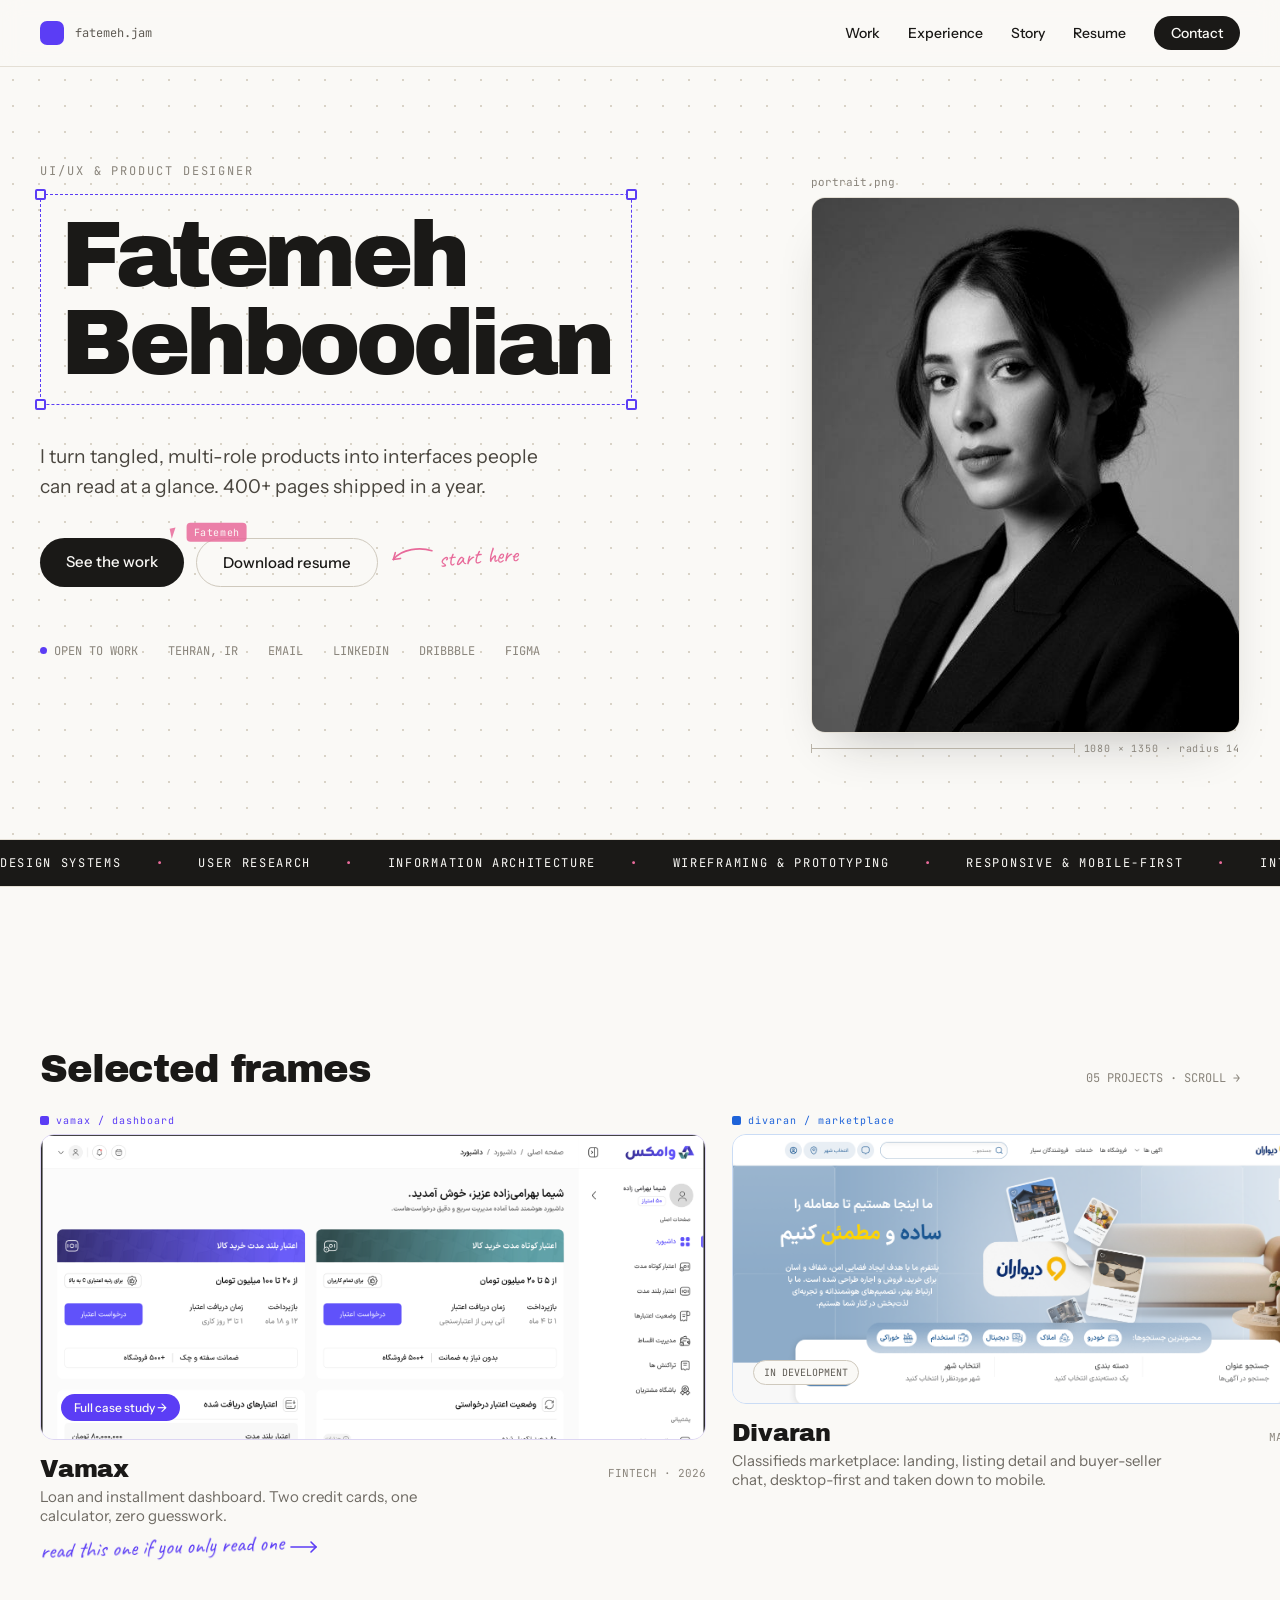
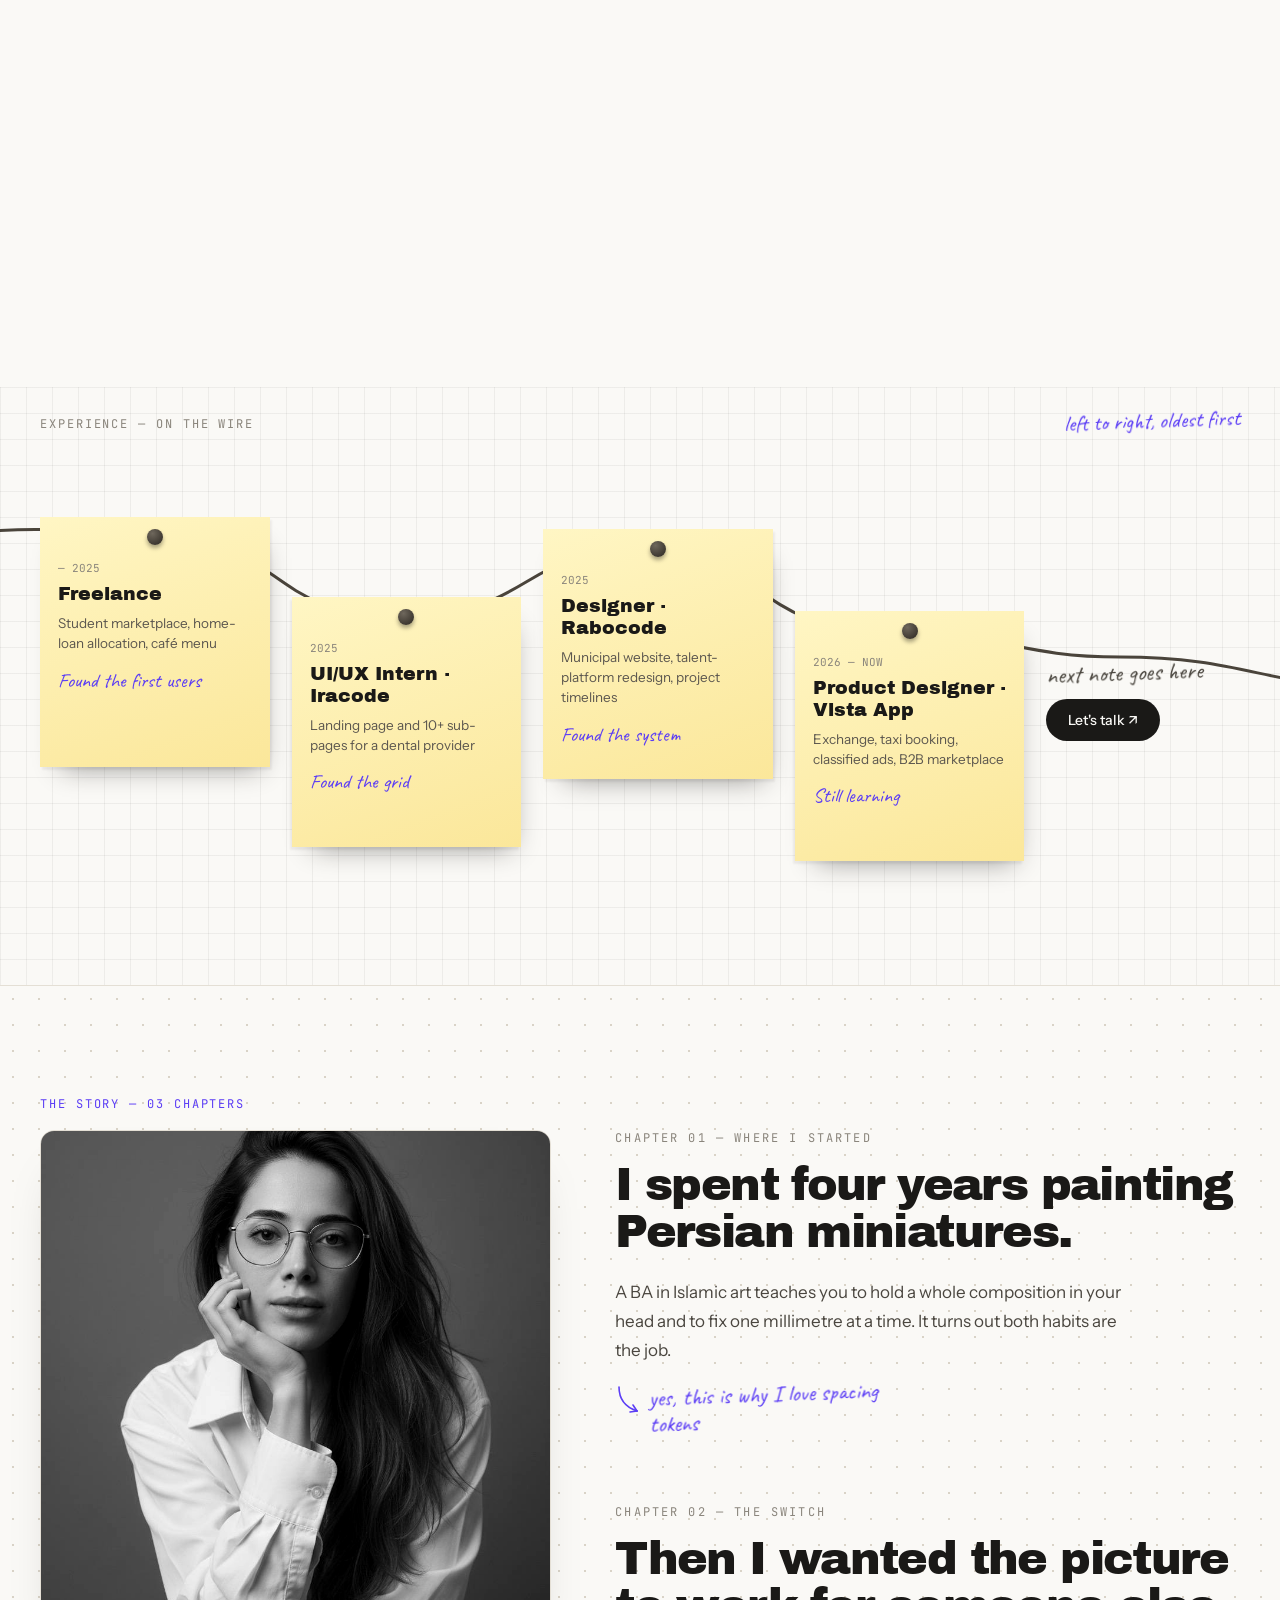
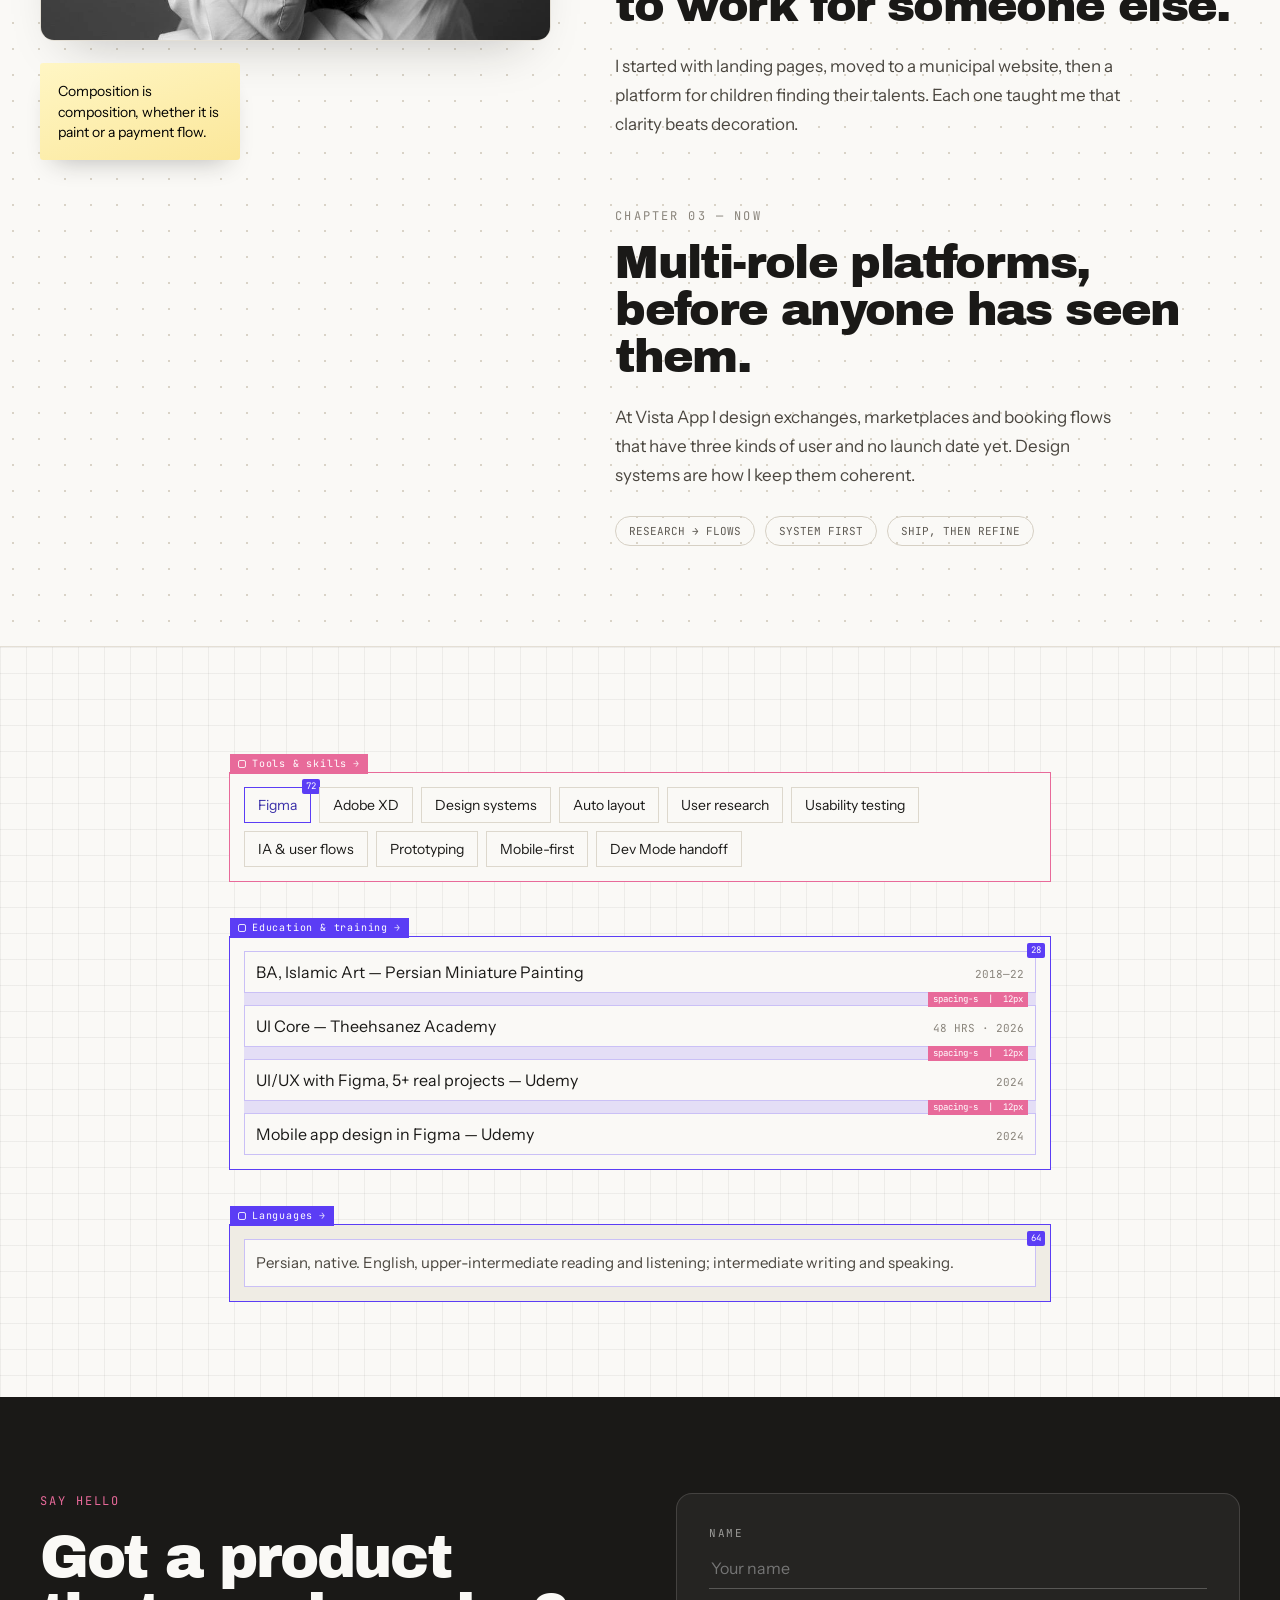
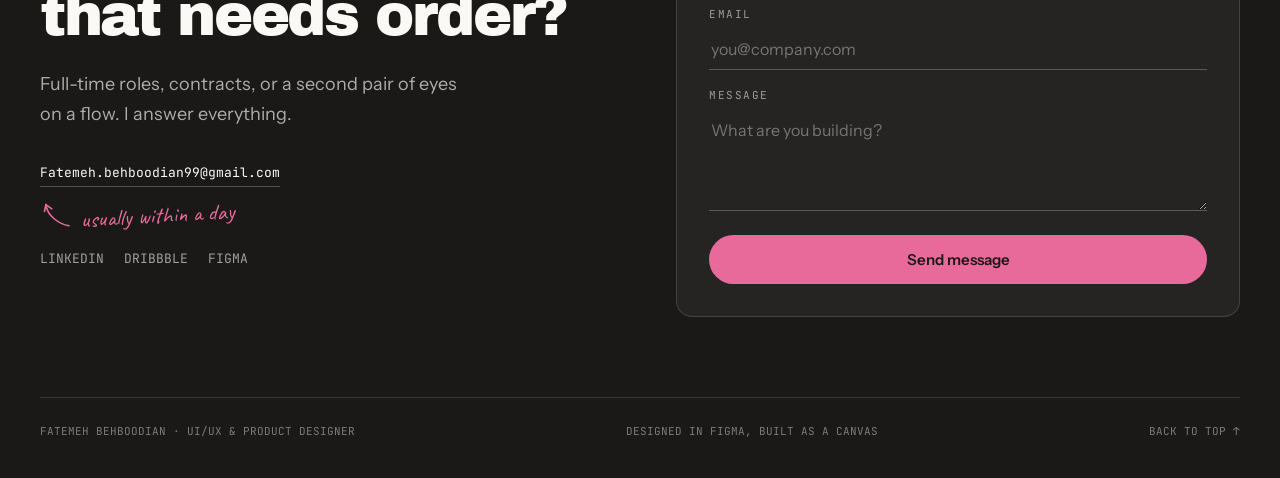
==== index.html @ 70e70828 "Add home page One-page portfolio: hero, pinned horizontal work rail linking the five case studies, w" ====
<!DOCTYPE html>
<html lang="en">
<head>
<meta charset="utf-8">
<meta name="viewport" content="width=device-width, initial-scale=1">
<title>Fatemeh Behboodian — UI/UX &amp; Product Designer</title>
<meta name="description" content="UI/UX and product designer portfolio. Design systems, dashboards and marketplace flows for fintech, crypto and ride-hailing products.">
<link rel="preconnect" href="https://fonts.googleapis.com">
<link rel="preconnect" href="https://fonts.gstatic.com" crossorigin>
<link href="https://fonts.googleapis.com/css2?family=Archivo+Black&family=Instrument+Sans:wght@400;500;600&family=JetBrains+Mono:wght@400;500&family=Caveat:wght@500;600;700&display=swap" rel="stylesheet">
<link rel="stylesheet" href="css/site.css">
<style>
  @media (max-width:1200px){
    [data-wire-row]{flex-wrap:wrap !important;row-gap:56px !important}
    [data-wire-row] [data-wire-line]{display:none !important}
    [data-wire-row] > div{margin-top:0 !important}
    [data-wire-row] > *{flex:0 1 calc(50% - 11px) !important;min-width:0 !important;min-height:0 !important}
  }
  @media (max-width:1000px){
    [data-cols="hero"],[data-cols="story"],[data-cols="resume"],[data-cols="contact"]{grid-template-columns:1fr !important;gap:44px !important}
    [data-cols="nums"]{grid-template-columns:repeat(2,1fr) !important}
    [data-note]{position:static !important;left:auto !important;right:auto !important;bottom:auto !important;width:auto !important;max-width:320px;margin-top:22px}
    [data-stick]{position:static !important}
  }
  @media (max-width:640px){
    [data-cols="nums"]{grid-template-columns:1fr !important}
    section{padding-left:20px !important;padding-right:20px !important}
    [data-track]{padding-left:20px !important;padding-right:20px !important}
  }
  .skill-chip{transition:outline-color .15s ease,color .15s ease}
  .skill-chip:hover{outline:1.5px solid #5B3DF5;color:#3A2FA8}
  .field-input{transition:border-color .15s ease}
  .field-input:focus{border-bottom-color:#E86A9A}
  .btn-send{transition:background .15s ease}
  .btn-send:hover{background:#5B3DF5}
</style>
</head>
<body>

<div data-root="home" style="position:relative;overflow-x:clip">

  <div data-progress="1" style="position:fixed;top:0;left:0;height:2px;width:0%;background:#5B3DF5;z-index:60"></div>

  <div data-trail2="1" style="position:fixed;top:0;left:0;pointer-events:none;z-index:54;opacity:0;transition:opacity .4s ease">
    <div style="display:flex;align-items:center;gap:6px;transform:translate(6px,6px)">
      <div style="width:0;height:0;border-left:6px solid #E86A9A;border-bottom:10px solid transparent;border-right:4px solid transparent;transform:rotate(-12deg)"></div>
      <div style="font-family: 'JetBrains Mono',monospace; font-size: 10px; letter-spacing: 0.06em; color: #FAF9F6; padding: 3px 7px; border-radius: 4px; white-space: nowrap; background-color: #E86A9A">Fatemeh</div>
    </div>
  </div>

  <div data-trail="1" style="position: fixed; top: 0; left: 0; pointer-events: none; z-index: 55; opacity: 0; transition: opacity .4s ease">
    <div style="display:flex;align-items:center;gap:6px;transform:translate(6px,6px)">
      <div style="width:0;height:0;border-left:7px solid #5B3DF5;border-bottom:11px solid transparent;border-right:5px solid transparent;transform:rotate(-12deg)"></div>
      <div style="font-family: 'JetBrains Mono',monospace; font-size: 10px; letter-spacing: 0.06em; color: #FAF9F6; padding: 3px 7px; border-radius: 4px; white-space: nowrap; background-color: #5B3DF5">you</div>
    </div>
  </div>

  <!-- ================= NAV ================= -->
  <div style="position:sticky;top:0;z-index:50;background:rgba(250,249,246,0.82);backdrop-filter:blur(10px);border-bottom:1px solid #E4DFD5">
    <div style="max-width:1360px;margin:0 auto;padding:0 40px;height:66px;display:flex;align-items:center;justify-content:space-between">
      <a href="#top" style="display:flex;align-items:center;gap:11px">
        <div style="width:24px;height:24px;border-radius:7px;background:#5B3DF5"></div>
        <div style="font-family:'JetBrains Mono',monospace;font-size:12px;color:#5F5B54">fatemeh.jam</div>
      </a>
      <div style="display:flex;align-items:center;gap:28px;font-size:14px;font-weight:500">
        <a href="#work">Work</a>
        <a href="#experience">Experience</a>
        <a href="#story">Story</a>
        <a href="#resume">Resume</a>
        <a href="#contact" style="background:#1A1917;color:#FAF9F6;padding:8px 17px;border-radius:999px">Contact</a>
      </div>
    </div>
  </div>

  <!-- ================= HERO ================= -->
  <section id="top" data-screen-label="Hero" style="position:relative;padding:96px 40px 84px;background-image:radial-gradient(#D9D3C7 1.15px,transparent 1.15px);background-size:26px 26px">
    <div data-cols="hero" style="max-width:1360px;margin:0 auto;display:grid;grid-template-columns:1.25fr 0.75fr;gap:56px;align-items:start">
      <div>
        <div data-reveal="1" style="font-family:'JetBrains Mono',monospace;font-size:12px;letter-spacing:0.16em;text-transform:uppercase;color:#8A857C;margin-bottom:48px">UI/UX &amp; Product Designer</div>
        <div data-reveal="1" data-reveal-delay="80" style="position: relative; display: inline-block; padding: 16px 20px; margin: -16px -20px; border: 1.5px dashed #5B3DF5; border-radius: 5px; margin-top: -33px; margin-bottom: -36px; margin-left: 0px; margin-right: 0px">
          <h1 style="margin: 0; font-family: 'Archivo Black', sans-serif; font-size: clamp(52px,7.2vw,104px); line-height: 0.96; font-weight: 400; letter-spacing: -0.045em">Fatemeh<br>Behboodian</h1>
          <div style="position:absolute;top:-6px;left:-6px;width:11px;height:11px;background:#FAF9F6;border:2px solid #5B3DF5;border-radius:2px"></div>
          <div style="position:absolute;top:-6px;right:-6px;width:11px;height:11px;background:#FAF9F6;border:2px solid #5B3DF5;border-radius:2px"></div>
          <div style="position:absolute;bottom:-6px;left:-6px;width:11px;height:11px;background:#FAF9F6;border:2px solid #5B3DF5;border-radius:2px"></div>
          <div style="position:absolute;bottom:-6px;right:-6px;width:11px;height:11px;background:#FAF9F6;border:2px solid #5B3DF5;border-radius:2px"></div>
        </div>
        <p data-reveal="1" data-reveal-delay="160" style="margin:64px 0 0;font-size:clamp(18px,1.5vw,21px);line-height:1.55;color:#4A463F;max-width:520px;text-wrap:pretty">I turn tangled, multi-role products into interfaces people can read at a glance. 400+ pages shipped in a year.</p>
        <div data-reveal="1" data-reveal-delay="240" style="display:flex;gap:12px;margin-top:36px;flex-wrap:wrap">
          <a href="#work" style="background:#1A1917;color:#FAF9F6;padding:14px 26px;border-radius:999px;font-size:15px;font-weight:500">See the work</a>
          <a href="#resume" style="border:1.5px solid #CFC9BD;padding:14px 26px;border-radius:999px;font-size:15px;font-weight:500">Download resume</a>
          <div data-anno="1" style="display:flex;align-items:center;gap:4px;transform:translateY(-6px)">
            <svg width="44" height="26" viewBox="0 0 44 26" fill="none" style="overflow:visible;transform:scaleX(-1) rotate(-8deg)"><path d="M3 5C15 3 33 7 40 19" stroke="#E86A9A" stroke-width="1.6" stroke-linecap="round"></path><path d="M40 19l-7-2" stroke="#E86A9A" stroke-width="1.6" stroke-linecap="round"></path><path d="M40 19l-1-7" stroke="#E86A9A" stroke-width="1.6" stroke-linecap="round"></path></svg>
            <span style="font-family:'Caveat',cursive;font-size:23px;line-height:1;color:#E86A9A;transform:rotate(-4deg)">start here</span>
          </div>
        </div>
        <div data-reveal="1" data-reveal-delay="320" style="display:flex;gap:30px;flex-wrap:wrap;margin-top:56px;font-family:'JetBrains Mono',monospace;font-size:12px;color:#8A857C">
          <div style="display:flex;align-items:center;gap:7px"><span style="width:7px;height:7px;border-radius:50%;background:#5B3DF5;animation:blink 2.4s ease-in-out infinite"></span>OPEN TO WORK</div>
          <div>TEHRAN, IR</div>
          <a href="mailto:Fatemeh.behboodian99@gmail.com" style="color:#8A857C">EMAIL</a>
          <a href="#contact" style="color:#8A857C">LINKEDIN</a>
          <a href="#contact" style="color:#8A857C">DRIBBBLE</a>
          <a href="#contact" style="color:#8A857C">FIGMA</a>
        </div>
      </div>

      <div style="position:relative;padding-top:12px">
        <div data-reveal="1" data-reveal-delay="120" style="position:relative">
          <div style="font-family:'JetBrains Mono',monospace;font-size:11px;color:#8A857C;margin-bottom:8px">portrait.png</div>
          <div style="border-radius:14px;overflow:hidden;border:1px solid #E4DFD5;box-shadow:0 26px 50px -26px rgba(26,25,23,0.3);background:#EDEAE3;aspect-ratio:4/5">
            <img src="images/fatemeh-hero.jpg" alt="Fatemeh Behboodian" style="width:100%;height:100%;object-fit:cover;filter:grayscale(1) contrast(1.06)">
          </div>
          <div data-anno="1" style="display:flex;align-items:center;gap:9px;margin-top:9px">
            <div style="flex:1;height:1px;background:#B9B3A7;position:relative">
              <span style="position:absolute;left:0;top:-4px;width:1px;height:9px;background:#B9B3A7"></span>
              <span style="position:absolute;right:0;top:-4px;width:1px;height:9px;background:#B9B3A7"></span>
            </div>
            <span style="font-family:'JetBrains Mono',monospace;font-size:10px;letter-spacing:0.08em;color:#8A857C">1080 × 1350 · radius 14</span>
          </div>
        </div>
      </div>
    </div>
  </section>

  <!-- ================= TICKER ================= -->
  <div style="border-top:1px solid #E4DFD5;border-bottom:1px solid #E4DFD5;background:#1A1917;overflow:hidden;padding:15px 0">
    <div data-ticker="1" style="display:flex;width:max-content;animation:ticker 34s linear infinite;font-family:'JetBrains Mono',monospace;font-size:12px;letter-spacing:0.14em;color:#FAF9F6">
      <div style="display:flex;gap:34px;padding-right:34px">
        <span>DESIGN SYSTEMS</span><span style="color:#E86A9A">•</span><span>USER RESEARCH</span><span style="color:#E86A9A">•</span><span>INFORMATION ARCHITECTURE</span><span style="color:#E86A9A">•</span><span>WIREFRAMING &amp; PROTOTYPING</span><span style="color:#E86A9A">•</span><span>RESPONSIVE &amp; MOBILE-FIRST</span><span style="color:#E86A9A">•</span><span>INTERACTION DESIGN</span><span style="color:#E86A9A">•</span><span>FIGMA DEV MODE HANDOFF</span><span style="color:#E86A9A">•</span>
      </div>
      <div style="display:flex;gap:34px;padding-right:34px" aria-hidden="true">
        <span>DESIGN SYSTEMS</span><span style="color:#E86A9A">•</span><span>USER RESEARCH</span><span style="color:#E86A9A">•</span><span>INFORMATION ARCHITECTURE</span><span style="color:#E86A9A">•</span><span>WIREFRAMING &amp; PROTOTYPING</span><span style="color:#E86A9A">•</span><span>RESPONSIVE &amp; MOBILE-FIRST</span><span style="color:#E86A9A">•</span><span>INTERACTION DESIGN</span><span style="color:#E86A9A">•</span><span>FIGMA DEV MODE HANDOFF</span><span style="color:#E86A9A">•</span>
      </div>
    </div>
  </div>

  <!-- ================= WORK (pinned horizontal) ================= -->
  <section id="work" data-screen-label="Selected work" data-pin="1" style="position:relative;height:300vh">
    <div style="position:sticky;top:66px;height:calc(100vh - 66px);min-height:430px;overflow:hidden;display:flex;flex-direction:column;justify-content:center">
      <div style="max-width:1360px;width:100%;margin:0 auto;padding:0 40px 24px;display:flex;justify-content:space-between;align-items:baseline;gap:24px;flex-wrap:wrap">
        <h2 style="margin: 0; font-family: 'Archivo Black', sans-serif; font-size: clamp(26px,3vw,42px); font-weight: 400; letter-spacing: -0.03em">Selected frames</h2>
        <div style="font-family:'JetBrains Mono',monospace;font-size:12px;color:#8A857C">05 PROJECTS · SCROLL →</div>
      </div>
      <div data-rail="1" style="overflow-x:auto;overflow-y:hidden;scrollbar-width:none"><div data-track="1" style="display:flex;gap:26px;padding:0 40px;width:max-content">
        <a href="vamax.html" style="width:clamp(340px,52vw,760px);flex:none;display:block">
          <div data-anno="1" style="display:flex;align-items:center;gap:7px;margin-bottom:7px;font-family:'JetBrains Mono',monospace;font-size:10px;letter-spacing:0.1em;color:#5B3DF5"><span style="width:9px;height:9px;border-radius:2px;background:#5B3DF5"></span>vamax / dashboard</div>
          <div style="height:clamp(150px,34vh,318px);border-radius:14px;border:1px solid #DCD5F2;background:#F6F4FE;position:relative;overflow:hidden">
            <img src="assets/vamax-dashboard.png" alt="Vamax dashboard" style="width:100%;height:100%;object-fit:cover;object-position:top center;display:block">
            <div style="position:absolute;bottom:18px;left:20px;background:#5B3DF5;color:#FAF9F6;font-size:12px;font-weight:500;padding:6px 13px;border-radius:999px">Full case study →</div>
          </div>
          <div style="margin-top:16px;display:flex;justify-content:space-between;align-items:baseline;gap:16px">
            <div style="font-family:'Archivo Black',sans-serif;font-size:24px;font-weight:400;letter-spacing:-0.01em">Vamax</div>
            <div style="font-family:'JetBrains Mono',monospace;font-size:11px;color:#8A857C">FINTECH · 2026</div>
          </div>
          <div style="font-size:15px;color:#6E6A63;margin-top:5px;max-width:440px">Loan and installment dashboard. Two credit cards, one calculator, zero guesswork.</div>
          <div data-anno="1" style="display:flex;align-items:center;gap:6px;margin-top:8px">
            <span style="font-family:'Caveat',cursive;font-size:22px;color:#5B3DF5;transform:rotate(-2deg)">read this one if you only read one</span>
            <svg width="30" height="14" viewBox="0 0 30 14" fill="none" style="overflow:visible"><path d="M1 7h25" stroke="#5B3DF5" stroke-width="1.6" stroke-linecap="round"></path><path d="M21 2l5 5-5 5" stroke="#5B3DF5" stroke-width="1.6" stroke-linecap="round"></path></svg>
          </div>
        </a>

        <a href="divaran.html" style="width:clamp(340px,48vw,720px);flex:none;display:block">
          <div data-anno="1" style="display:flex;align-items:center;gap:7px;margin-bottom:7px;font-family:'JetBrains Mono',monospace;font-size:10px;letter-spacing:0.1em;color:#1E63D9"><span style="width:9px;height:9px;border-radius:2px;background:#1E63D9"></span>divaran / marketplace</div>
          <div style="height:clamp(140px,30vh,282px);border-radius:14px;border:1px solid #CADCF5;background:#F2F6FD;position:relative;overflow:hidden">
            <img src="assets/divaran-landing-desktop.png" alt="Divaran marketplace" style="width:100%;height:100%;object-fit:cover;object-position:top center;display:block">
            <div style="position:absolute;bottom:18px;left:20px;border:1px solid #CFC9BD;font-family:'JetBrains Mono',monospace;font-size:10px;padding:5px 10px;border-radius:999px;color:#5F5B54;background:#FAF9F6">IN DEVELOPMENT</div>
          </div>
          <div style="margin-top:16px;display:flex;justify-content:space-between;align-items:baseline;gap:16px">
            <div style="font-family:'Archivo Black',sans-serif;font-size:24px;font-weight:400;letter-spacing:-0.01em">Divaran</div>
            <div style="font-family:'JetBrains Mono',monospace;font-size:11px;color:#8A857C">MARKETPLACE</div>
          </div>
          <div style="font-size:15px;color:#6E6A63;margin-top:5px;max-width:440px">Classifieds marketplace: landing, listing detail and buyer-seller chat, desktop-first and taken down to mobile.</div>
        </a>

        <a href="agrobazar.html" style="width:clamp(340px,48vw,720px);flex:none;display:block">
          <div data-anno="1" style="display:flex;align-items:center;gap:7px;margin-bottom:7px;font-family:'JetBrains Mono',monospace;font-size:10px;letter-spacing:0.1em;color:#1E7A4B"><span style="width:9px;height:9px;border-radius:2px;background:#1E7A4B"></span>agrobazar / marketplace</div>
          <div style="height:clamp(140px,30vh,282px);border-radius:14px;border:1px solid #CFE6D8;background:#F3FAF5;position:relative;overflow:hidden">
            <img src="assets/agro-cart-desktop.jpg" alt="Agrobazar marketplace" style="width:100%;height:100%;object-fit:cover;object-position:top center;display:block">
            <div style="position:absolute;bottom:18px;left:20px;border:1px solid #CFC9BD;font-family:'JetBrains Mono',monospace;font-size:10px;padding:5px 10px;border-radius:999px;color:#5F5B54;background:#FAF9F6">IN DEVELOPMENT</div>
          </div>
          <div style="margin-top:16px;display:flex;justify-content:space-between;align-items:baseline;gap:16px">
            <div style="font-family:'Archivo Black',sans-serif;font-size:24px;font-weight:400;letter-spacing:-0.01em">Agrobazar</div>
            <div style="font-family:'JetBrains Mono',monospace;font-size:11px;color:#8A857C">MARKETPLACE</div>
          </div>
          <div style="font-size:15px;color:#6E6A63;margin-top:5px;max-width:440px">Listings, sellers and checkout, designed desktop-first and taken down to mobile.</div>
        </a>

        <a href="karanex.html" style="width:clamp(340px,48vw,720px);flex:none;display:block">
          <div data-anno="1" style="display:flex;align-items:center;gap:7px;margin-bottom:7px;font-family:'JetBrains Mono',monospace;font-size:10px;letter-spacing:0.1em;color:#B8860B"><span style="width:9px;height:9px;border-radius:2px;background:#B8860B"></span>karanex / crypto trading</div>
          <div style="height:clamp(140px,30vh,282px);border-radius:14px;border:1px solid #2A2118;background:#14231B;position:relative;overflow:hidden">
            <img src="assets/karanex-spot-desktop.png" alt="Karanex crypto trading" style="width:100%;height:100%;object-fit:cover;object-position:top center;display:block">
            <div style="position:absolute;bottom:18px;left:20px;background:#B8860B;color:#14231B;font-size:12px;font-weight:500;padding:6px 13px;border-radius:999px">Full case study →</div>
          </div>
          <div style="margin-top:16px;display:flex;justify-content:space-between;align-items:baseline;gap:16px">
            <div style="font-family:'Archivo Black',sans-serif;font-size:24px;font-weight:400;letter-spacing:-0.01em">Karanex</div>
            <div style="font-family:'JetBrains Mono',monospace;font-size:11px;color:#8A857C">CRYPTO / FINTECH</div>
          </div>
          <div style="font-size:15px;color:#6E6A63;margin-top:5px;max-width:440px">Trading, dashboards, courses and wallet pages for a crypto exchange with two kinds of user.</div>
        </a>

        <a href="taxi-shahr.html" style="width:clamp(340px,48vw,720px);flex:none;display:block">
          <div data-anno="1" style="display:flex;align-items:center;gap:7px;margin-bottom:7px;font-family:'JetBrains Mono',monospace;font-size:10px;letter-spacing:0.1em;color:#C99A00"><span style="width:9px;height:9px;border-radius:2px;background:#C99A00"></span>taxi shahr / ride-hailing</div>
          <div style="height:clamp(140px,30vh,282px);border-radius:14px;border:1px solid #E9DFC4;background:#FFF7E3;position:relative;overflow:hidden;display:flex;align-items:center;justify-content:center">
            <img src="assets/taxishahr-select-service.png" alt="Taxi Shahr ride selection" style="height:100%;width:auto;display:block">
            <div style="position:absolute;bottom:18px;left:20px;border:1px solid #E0C77A;font-family:'JetBrains Mono',monospace;font-size:10px;padding:5px 10px;border-radius:999px;color:#8A6D00;background:#FFF7E3">IN DEVELOPMENT</div>
          </div>
          <div style="margin-top:16px;display:flex;justify-content:space-between;align-items:baseline;gap:16px">
            <div style="font-family:'Archivo Black',sans-serif;font-size:24px;font-weight:400;letter-spacing:-0.01em">Taxi Shahr</div>
            <div style="font-family:'JetBrains Mono',monospace;font-size:11px;color:#8A857C">RIDE-HAILING</div>
          </div>
          <div style="font-size:15px;color:#6E6A63;margin-top:5px;max-width:440px">Bilingual passenger and driver apps: booking, live tracking, payments and trip history in English (LTR).</div>
        </a>

        <div style="width:clamp(180px,14vw,240px);flex:none;display:flex;align-items:center;justify-content:center;height:clamp(140px,28vh,264px);border:1.5px dashed #CFC9BD;border-radius:14px;font-family:'JetBrains Mono',monospace;font-size:11px;color:#A39D92;text-align:center;line-height:1.7">MORE IN THE<br>RESUME ↓</div>
      </div></div>
    </div>
  </section>

  <!-- ================= EXPERIENCE (pinned timeline) ================= -->
  <section id="experience" data-screen-label="Experience" style="padding: 96px 0 104px; overflow: hidden; padding-top: 20px; background-image:linear-gradient(rgba(26,25,23,0.055) 1px,transparent 1px),linear-gradient(90deg,rgba(26,25,23,0.055) 1px,transparent 1px); background-size:26px 26px; border-bottom:1px solid #E4DFD5">
    <div style="max-width:1360px;margin:0 auto;padding:0 40px;display:flex;justify-content:space-between;align-items:baseline;gap:24px;flex-wrap:wrap">
      <div data-reveal="1" style="font-family:'JetBrains Mono',monospace;font-size:12px;letter-spacing:0.16em;color:#8A857C">EXPERIENCE — ON THE WIRE</div>
      <div data-anno="1" style="font-family:'Caveat',cursive;font-size:22px;color:#5B3DF5;transform:rotate(-2deg)">left to right, oldest first</div>
    </div>

    <div style="position:relative;margin-top:72px">
      <div data-wire-row="1" style="position:relative;max-width:1360px;margin:0 auto;display:flex;flex-wrap:nowrap;gap:22px;align-items:flex-start;padding:0 40px 20px">
        <svg data-wire-line="1" viewBox="0 0 1000 220" preserveAspectRatio="none" style="position:absolute;top:0;left:40px;right:40px;width:calc(100% - 80px);height:220px;overflow:visible;pointer-events:none;z-index:0">
          <path d="M-60,26 C20,16 60,30 100,30 C200,30 190,110 300,110 C410,110 400,42 500,42 C600,42 596,124 700,124 C800,124 812,150 900,150 C980,150 1010,168 1060,176" fill="none" stroke="#4A443B" stroke-width="3" stroke-linecap="round" vector-effect="non-scaling-stroke"></path>
        </svg>
        <div data-reveal="1" style="position:relative;flex:1 1 0;min-width:0;min-height:250px;margin-top:10px;background:linear-gradient(160deg,#FFF6C4,#FBE79A);padding:44px 18px 26px;box-shadow:2px 3px 2px rgba(26,25,23,0.06),6px 16px 26px -16px rgba(26,25,23,0.45);transform:rotate(-1.4deg)">
          <div style="position:absolute;top:12px;left:50%;transform:translateX(-50%);width:16px;height:16px;border-radius:50%;background:radial-gradient(circle at 34% 28%,#6E675C,#2B2620);box-shadow:0 3px 4px rgba(0,0,0,0.35)"></div>
          <div style="font-family:'JetBrains Mono',monospace;font-size:11px;color:#8A857C">— 2025</div>
          <div style="font-family:'Archivo Black',sans-serif;font-size:19px;font-weight:400;margin-top:8px;line-height:1.15">Freelance</div>
          <div style="font-size:13.5px;color:#5C574F;margin-top:8px;line-height:1.5">Student marketplace, home-loan allocation, café menu</div>
          <div style="font-family:'Caveat',cursive;font-size:20px;color:#5B3DF5;margin-top:14px">Found the first users</div>
        </div>
        <div data-reveal="1" data-reveal-delay="80" style="position: relative; flex: 1 1 0; min-width: 0; min-height: 250px; margin-top: 90px; background: linear-gradient(160deg, #FFF6C4, #FBE79A); padding: 44px 18px 26px; box-shadow: -2px 3px 2px rgba(26,25,23,0.06),6px 16px 26px -16px rgba(26,25,23,0.45); transform: rotate(1.2deg)">
          <div style="position:absolute;top:12px;left:50%;transform:translateX(-50%);width:16px;height:16px;border-radius:50%;background:radial-gradient(circle at 34% 28%,#6E675C,#2B2620);box-shadow:0 3px 4px rgba(0,0,0,0.35)"></div>
          <div style="font-family:'JetBrains Mono',monospace;font-size:11px;color:#8A857C">2025</div>
          <div style="font-family:'Archivo Black',sans-serif;font-size:19px;font-weight:400;margin-top:8px;line-height:1.15">UI/UX Intern · Iracode</div>
          <div style="font-size:13.5px;color:#5C574F;margin-top:8px;line-height:1.5">Landing page and 10+ sub-pages for a dental provider</div>
          <div style="font-family:'Caveat',cursive;font-size:20px;color:#5B3DF5;margin-top:14px">Found the grid</div>
        </div>
        <div data-reveal="1" data-reveal-delay="160" style="position:relative;flex:1 1 0;min-width:0;min-height:250px;margin-top:22px;background:linear-gradient(160deg,#FFF6C4,#FBE79A);padding:44px 18px 26px;box-shadow:2px 3px 2px rgba(26,25,23,0.06),6px 16px 26px -16px rgba(26,25,23,0.45);transform:rotate(-0.7deg)">
          <div style="position:absolute;top:12px;left:50%;transform:translateX(-50%);width:16px;height:16px;border-radius:50%;background:radial-gradient(circle at 34% 28%,#6E675C,#2B2620);box-shadow:0 3px 4px rgba(0,0,0,0.35)"></div>
          <div style="font-family:'JetBrains Mono',monospace;font-size:11px;color:#8A857C">2025</div>
          <div style="font-family:'Archivo Black',sans-serif;font-size:19px;font-weight:400;margin-top:8px;line-height:1.15">Designer · Rabocode</div>
          <div style="font-size:13.5px;color:#5C574F;margin-top:8px;line-height:1.5">Municipal website, talent-platform redesign, project timelines</div>
          <div style="font-family:'Caveat',cursive;font-size:20px;color:#5B3DF5;margin-top:14px">Found the system</div>
        </div>
        <div data-reveal="1" data-reveal-delay="240" style="position:relative;flex:1 1 0;min-width:0;min-height:250px;margin-top:104px;background:linear-gradient(160deg,#FFF6C4,#FBE79A);padding:44px 18px 26px;box-shadow:-2px 3px 2px rgba(26,25,23,0.06),6px 16px 26px -16px rgba(26,25,23,0.45);transform:rotate(1.7deg)">
          <div style="position:absolute;top:12px;left:50%;transform:translateX(-50%);width:16px;height:16px;border-radius:50%;background:radial-gradient(circle at 34% 28%,#6E675C,#2B2620);box-shadow:0 3px 4px rgba(0,0,0,0.35)"></div>
          <div style="font-family:'JetBrains Mono',monospace;font-size:11px;color:#8A857C">2026 — NOW</div>
          <div style="font-family:'Archivo Black',sans-serif;font-size:19px;font-weight:400;margin-top:8px;line-height:1.15">Product Designer · Vista App</div>
          <div style="font-size:13.5px;color:#5C574F;margin-top:8px;line-height:1.5">Exchange, taxi booking, classified ads, B2B marketplace</div>
          <div style="font-family:'Caveat',cursive;font-size:20px;color:#5B3DF5;margin-top:14px">Still learning</div>
        </div>
        <div data-reveal="1" data-reveal-delay="320" style="flex:1 1 0;min-width:0;margin-top:150px;display:flex;flex-direction:column;gap:12px">
          <div style="font-family:'Caveat',cursive;font-size:24px;color:#4A463F;transform:rotate(-2deg)">next note goes here</div>
          <a href="#contact" style="align-self:flex-start;background:#1A1917;color:#FAF9F6;padding:12px 22px;border-radius:999px;font-size:14px;font-weight:500">Let's talk ↗</a>
        </div>
      </div>
    </div>
  </section>

  <!-- ================= STORY ================= -->
  <section id="story" data-screen-label="Story" style="padding:110px 40px 100px;background-image:radial-gradient(#D9D3C7 1.15px,transparent 1.15px);background-size:26px 26px">
    <div style="max-width:1360px;margin:0 auto">
      <div data-reveal="1" style="font-family:'JetBrains Mono',monospace;font-size:12px;letter-spacing:0.16em;color:#5B3DF5;margin-bottom:18px">THE STORY — 03 CHAPTERS</div>
      <div data-cols="story" style="display:grid;grid-template-columns:0.9fr 1.1fr;gap:64px">
        <div data-reveal="1" data-reveal-delay="80">
          <div data-stick="1" style="position:sticky;top:120px">
          <div style="border-radius:14px;overflow:hidden;border:1px solid #E4DFD5;box-shadow:0 26px 50px -28px rgba(26,25,23,0.28);background:#EDEAE3;aspect-ratio:1/1">
            <img src="images/fatemeh-story.jpg" alt="Fatemeh Behboodian" style="width:100%;height:100%;object-fit:cover;filter:grayscale(1) contrast(1.08)">
          </div>
          <div style="margin-top: 22px; width: 200px; padding: 18px; background: linear-gradient(160deg, #FFF6C4, #FBE79A); border-radius: 3px; box-shadow: 0 14px 26px -14px rgba(26,25,23,0.3); animation: bobC 9s ease-in-out infinite">
            <div style="font-size: 14px; line-height: 1.45; color: #000000">Composition is composition, whether it is paint or a payment flow.</div>
            </div>
          </div>
        </div>
        <div style="display:flex;flex-direction:column;gap:70px">
          <div data-reveal="1">
            <div style="font-family:'JetBrains Mono',monospace;font-size:12px;letter-spacing:0.18em;color:#8A857C;margin-bottom:16px">CHAPTER 01 — WHERE I STARTED</div>
            <h3 style="margin: 0; font-family: 'Archivo Black', sans-serif; font-size: clamp(32px,3.6vw,50px); line-height: 1.02; font-weight: 400; letter-spacing: -0.035em">I spent four years painting Persian miniatures.</h3>
            <p style="margin:22px 0 0;font-size:17px;line-height:1.7;color:#4A463F;max-width:520px;text-wrap:pretty">A BA in Islamic art teaches you to hold a whole composition in your head and to fix one millimetre at a time. It turns out both habits are the job.</p>
            <div data-anno="1" style="display:flex;align-items:flex-start;gap:8px;margin-top:16px">
              <svg width="26" height="30" viewBox="0 0 26 30" fill="none" style="overflow:visible;margin-top:4px"><path d="M4 2C4 14 10 22 22 26" stroke="#5B3DF5" stroke-width="1.6" stroke-linecap="round"></path><path d="M22 26l-7 1" stroke="#5B3DF5" stroke-width="1.6" stroke-linecap="round"></path><path d="M22 26l-4-6" stroke="#5B3DF5" stroke-width="1.6" stroke-linecap="round"></path></svg>
              <span style="font-family:'Caveat',cursive;font-size:23px;line-height:1.15;color:#5B3DF5;max-width:280px;transform:rotate(-2deg)">yes, this is why I love spacing tokens</span>
            </div>
          </div>
          <div data-reveal="1">
            <div style="font-family:'JetBrains Mono',monospace;font-size:12px;letter-spacing:0.18em;color:#8A857C;margin-bottom:16px">CHAPTER 02 — THE SWITCH</div>
            <h3 style="margin:0;font-family:'Archivo Black',sans-serif;font-size:clamp(32px,3.6vw,50px);line-height:1.02;font-weight:400;letter-spacing:-0.035em">Then I wanted the picture to work for someone else.</h3>
            <p style="margin:22px 0 0;font-size:17px;line-height:1.7;color:#4A463F;max-width:520px;text-wrap:pretty">I started with landing pages, moved to a municipal website, then a platform for children finding their talents. Each one taught me that clarity beats decoration.</p>
          </div>
          <div data-reveal="1">
            <div style="font-family:'JetBrains Mono',monospace;font-size:12px;letter-spacing:0.18em;color:#8A857C;margin-bottom:16px">CHAPTER 03 — NOW</div>
            <h3 style="margin:0;font-family:'Archivo Black',sans-serif;font-size:clamp(32px,3.6vw,50px);line-height:1.02;font-weight:400;letter-spacing:-0.035em">Multi-role platforms, before anyone has seen them.</h3>
            <p style="margin:22px 0 0;font-size:17px;line-height:1.7;color:#4A463F;max-width:520px;text-wrap:pretty">At Vista App I design exchanges, marketplaces and booking flows that have three kinds of user and no launch date yet. Design systems are how I keep them coherent.</p>
            <div style="display:flex;gap:10px;margin-top:26px;flex-wrap:wrap">
              <div style="font-family:'JetBrains Mono',monospace;font-size:11px;padding:7px 13px;border-radius:999px;border:1px solid #D6D0C4;color:#5F5B54">RESEARCH → FLOWS</div>
              <div style="font-family:'JetBrains Mono',monospace;font-size:11px;padding:7px 13px;border-radius:999px;border:1px solid #D6D0C4;color:#5F5B54">SYSTEM FIRST</div>
              <div style="font-family:'JetBrains Mono',monospace;font-size:11px;padding:7px 13px;border-radius:999px;border:1px solid #D6D0C4;color:#5F5B54">SHIP, THEN REFINE</div>
            </div>
          </div>
        </div>
      </div>
    </div>
  </section>

  <!-- ================= RESUME ================= -->
  <section id="resume" data-screen-label="Resume" style="padding:96px 40px;border-top:1px solid #E4DFD5;background-image:linear-gradient(rgba(26,25,23,0.055) 1px,transparent 1px),linear-gradient(90deg,rgba(26,25,23,0.055) 1px,transparent 1px);background-size:26px 26px">
    <div data-cols="resume" style="max-width:820px;margin:0 auto;display:grid;grid-template-columns:1fr;gap:64px;align-items:start">

      <div style="display:flex;flex-direction:column;gap:40px">
        <div data-reveal="1" data-reveal-delay="80" style="position:relative;outline:1.5px solid #E86A9A;padding:14px;margin-top:30px;background:#FAF9F6">
          <div style="position:absolute;top:-19px;left:0;display:inline-flex;align-items:center;gap:6px;background:#E86A9A;color:#fff;font-family:'JetBrains Mono',monospace;font-size:10px;letter-spacing:0.08em;line-height:1;padding:5px 8px">
            <span style="width:8px;height:8px;border:1.5px solid rgba(255,255,255,0.85);border-radius:2px;display:block"></span>Tools &amp; skills<span style="opacity:0.8">→</span>
          </div>
          <div style="display:flex;flex-wrap:wrap;column-gap:8px;row-gap:8px">
            <div style="position:relative;font-size:14px;padding:9px 14px;background:#FAF9F6;outline:1.5px solid #5B3DF5;outline-offset:-1px;color:#3A2FA8">Figma<span style="position:absolute;top:-8px;right:-9px;background:#5B3DF5;color:#fff;font-family:'JetBrains Mono',monospace;font-size:9px;line-height:1;padding:3px 4px;border-radius:2px">72</span></div>
            <div class="skill-chip" style="position:relative;font-size:14px;padding:9px 14px;background:#FAF9F6;outline:1px solid #DDD8CD;outline-offset:-1px">Adobe XD</div>
            <div class="skill-chip" style="position:relative;font-size:14px;padding:9px 14px;background:#FAF9F6;outline:1px solid #DDD8CD;outline-offset:-1px">Design systems</div>
            <div class="skill-chip" style="position:relative;font-size:14px;padding:9px 14px;background:#FAF9F6;outline:1px solid #DDD8CD;outline-offset:-1px">Auto layout</div>
            <div class="skill-chip" style="position:relative;font-size:14px;padding:9px 14px;background:#FAF9F6;outline:1px solid #DDD8CD;outline-offset:-1px">User research</div>
            <div class="skill-chip" style="position:relative;font-size:14px;padding:9px 14px;background:#FAF9F6;outline:1px solid #DDD8CD;outline-offset:-1px">Usability testing</div>
            <div class="skill-chip" style="position:relative;font-size:14px;padding:9px 14px;background:#FAF9F6;outline:1px solid #DDD8CD;outline-offset:-1px">IA &amp; user flows</div>
            <div class="skill-chip" style="position:relative;font-size:14px;padding:9px 14px;background:#FAF9F6;outline:1px solid #DDD8CD;outline-offset:-1px">Prototyping</div>
            <div class="skill-chip" style="position:relative;font-size:14px;padding:9px 14px;background:#FAF9F6;outline:1px solid #DDD8CD;outline-offset:-1px">Mobile-first</div>
            <div class="skill-chip" style="position:relative;font-size:14px;padding:9px 14px;background:#FAF9F6;outline:1px solid #DDD8CD;outline-offset:-1px">Dev Mode handoff</div>
          </div>
        </div>

        <div data-reveal="1" data-reveal-delay="160" style="position:relative;outline:1.5px solid #5B3DF5;padding:14px;margin-top:16px;background:#FAF9F6">
          <div style="position:absolute;top:-19px;left:0;display:inline-flex;align-items:center;gap:6px;background:#5B3DF5;color:#fff;font-family:'JetBrains Mono',monospace;font-size:10px;letter-spacing:0.08em;line-height:1;padding:5px 8px">
            <span style="width:8px;height:8px;border:1.5px solid rgba(255,255,255,0.85);border-radius:2px;display:block"></span>Education &amp; training<span style="opacity:0.8">→</span>
          </div>
          <div style="display:flex;flex-direction:column">
            <div style="position:relative;display:grid;grid-template-columns:1fr auto;gap:14px;align-items:baseline;padding:11px 12px;outline:1px solid rgba(91,61,245,0.3);outline-offset:-1px">
              <div style="font-size:16px">BA, Islamic Art — Persian Miniature Painting</div>
              <div style="font-family:'JetBrains Mono',monospace;font-size:11px;color:#8A857C">2018—22</div>
              <span style="position:absolute;top:-8px;right:-9px;background:#5B3DF5;color:#fff;font-family:'JetBrains Mono',monospace;font-size:9px;line-height:1;padding:3px 4px;border-radius:2px">28</span>
            </div>
          <div style="position:relative;height:12px;background:rgba(91,61,245,0.14);display:flex;align-items:center;justify-content:flex-end">
            <span style="background:#E86A9A;color:#fff;font-family:'JetBrains Mono',monospace;font-size:9px;line-height:1;padding:3px 5px;margin-right:8px;white-space:nowrap">spacing-s &nbsp;|&nbsp; 12px</span>
          </div>
            <div style="display:grid;grid-template-columns:1fr auto;gap:14px;align-items:baseline;padding:11px 12px;outline:1px solid rgba(91,61,245,0.3);outline-offset:-1px">
              <div style="font-size:16px">UI Core — Theehsanez Academy</div>
              <div style="font-family:'JetBrains Mono',monospace;font-size:11px;color:#8A857C">48 HRS · 2026</div>
            </div>
          <div style="position:relative;height:12px;background:rgba(91,61,245,0.14);display:flex;align-items:center;justify-content:flex-end">
            <span style="background:#E86A9A;color:#fff;font-family:'JetBrains Mono',monospace;font-size:9px;line-height:1;padding:3px 5px;margin-right:8px;white-space:nowrap">spacing-s &nbsp;|&nbsp; 12px</span>
          </div>
            <div style="display:grid;grid-template-columns:1fr auto;gap:14px;align-items:baseline;padding:11px 12px;outline:1px solid rgba(91,61,245,0.3);outline-offset:-1px">
              <div style="font-size:16px">UI/UX with Figma, 5+ real projects — Udemy</div>
              <div style="font-family:'JetBrains Mono',monospace;font-size:11px;color:#8A857C">2024</div>
            </div>
          <div style="position:relative;height:12px;background:rgba(91,61,245,0.14);display:flex;align-items:center;justify-content:flex-end">
            <span style="background:#E86A9A;color:#fff;font-family:'JetBrains Mono',monospace;font-size:9px;line-height:1;padding:3px 5px;margin-right:8px;white-space:nowrap">spacing-s &nbsp;|&nbsp; 12px</span>
          </div>
            <div style="display:grid;grid-template-columns:1fr auto;gap:14px;align-items:baseline;padding:11px 12px;outline:1px solid rgba(91,61,245,0.3);outline-offset:-1px">
              <div style="font-size:16px">Mobile app design in Figma — Udemy</div>
              <div style="font-family:'JetBrains Mono',monospace;font-size:11px;color:#8A857C">2024</div>
            </div>
          </div>
        </div>

        <div data-reveal="1" data-reveal-delay="240" style="position:relative;outline:1.5px solid #5B3DF5;padding:14px;margin-top:16px;background:#EFECE4">
          <div style="position:absolute;top:-19px;left:0;display:inline-flex;align-items:center;gap:6px;background:#5B3DF5;color:#fff;font-family:'JetBrains Mono',monospace;font-size:10px;letter-spacing:0.08em;line-height:1;padding:5px 8px">
            <span style="width:8px;height:8px;border:1.5px solid rgba(255,255,255,0.85);border-radius:2px;display:block"></span>Languages<span style="opacity:0.8">→</span>
          </div>
          <div style="position:relative;font-size:15px;color:#4A463F;line-height:1.6;padding:12px;outline:1px solid rgba(91,61,245,0.3);outline-offset:-1px;background:#FAF9F6">Persian, native. English, upper-intermediate reading and listening; intermediate writing and speaking.<span style="position:absolute;top:-8px;right:-9px;background:#5B3DF5;color:#fff;font-family:'JetBrains Mono',monospace;font-size:9px;line-height:1;padding:3px 4px;border-radius:2px">64</span></div>
        </div>
      </div>
    </div>
  </section>

  <!-- ================= CONTACT ================= -->
  <section id="contact" data-screen-label="Contact" style="padding:96px 40px 40px;background:#1A1917;color:#FAF9F6">
    <div data-cols="contact" style="max-width:1360px;margin:0 auto;display:grid;grid-template-columns:1fr 1fr;gap:72px;align-items:start">
      <div>
        <div data-reveal="1" style="font-family:'JetBrains Mono',monospace;font-size:12px;letter-spacing:0.16em;color:#E86A9A;margin-bottom:20px">SAY HELLO</div>
        <h2 data-reveal="1" data-reveal-delay="80" style="margin:0;font-family:'Archivo Black',sans-serif;font-size:clamp(38px,4.6vw,68px);line-height:0.98;font-weight:400;letter-spacing:-0.04em">Got a product<br>that needs order?</h2>
        <p data-reveal="1" data-reveal-delay="160" style="margin:26px 0 0;font-size:18px;line-height:1.65;color:rgba(250,249,246,0.66);max-width:420px;text-wrap:pretty">Full-time roles, contracts, or a second pair of eyes on a flow. I answer everything.</p>
        <div data-reveal="1" data-reveal-delay="240" style="margin-top:34px;display:flex;flex-direction:column;gap:12px;font-family:'JetBrains Mono',monospace;font-size:13px">
          <a href="mailto:Fatemeh.behboodian99@gmail.com" style="color:#FAF9F6;border-bottom:1px solid rgba(250,249,246,0.24);padding-bottom:5px;width:fit-content">Fatemeh.behboodian99@gmail.com</a>
          <div data-anno="1" style="display:flex;align-items:center;gap:7px;margin-top:2px">
            <svg width="34" height="20" viewBox="0 0 34 20" fill="none" style="overflow:visible;transform:rotate(-160deg)"><path d="M2 4C12 2 26 6 31 16" stroke="#E86A9A" stroke-width="1.6" stroke-linecap="round"></path><path d="M31 16l-7-2" stroke="#E86A9A" stroke-width="1.6" stroke-linecap="round"></path><path d="M31 16l-1-7" stroke="#E86A9A" stroke-width="1.6" stroke-linecap="round"></path></svg>
            <span style="font-family:'Caveat',cursive;font-size:23px;color:#E86A9A;transform:rotate(-3deg)">usually within a day</span>
          </div>
          <div style="display:flex;gap:20px;color:rgba(250,249,246,0.6);margin-top:8px">
            <a href="#contact" style="color:rgba(250,249,246,0.6)">LINKEDIN</a>
            <a href="#contact" style="color:rgba(250,249,246,0.6)">DRIBBBLE</a>
            <a href="#contact" style="color:rgba(250,249,246,0.6)">FIGMA</a>
          </div>
        </div>
      </div>

      <form data-contact-form="1" data-reveal="1" data-reveal-delay="120" style="display:flex;flex-direction:column;gap:18px;padding:32px;border-radius:16px;background:rgba(250,249,246,0.05);border:1px solid rgba(250,249,246,0.14)">
        <label style="display:flex;flex-direction:column;gap:8px">
          <span style="font-family:'JetBrains Mono',monospace;font-size:11px;letter-spacing:0.14em;color:rgba(250,249,246,0.56)">NAME</span>
          <input class="field-input" type="text" name="name" placeholder="Your name" required style="background:transparent;border:none;border-bottom:1px solid rgba(250,249,246,0.24);padding:10px 2px;font-size:16px;outline:none">
        </label>
        <label style="display:flex;flex-direction:column;gap:8px">
          <span style="font-family:'JetBrains Mono',monospace;font-size:11px;letter-spacing:0.14em;color:rgba(250,249,246,0.56)">EMAIL</span>
          <input class="field-input" type="email" name="email" placeholder="you@company.com" required style="background:transparent;border:none;border-bottom:1px solid rgba(250,249,246,0.24);padding:10px 2px;font-size:16px;outline:none">
        </label>
        <label style="display:flex;flex-direction:column;gap:8px">
          <span style="font-family:'JetBrains Mono',monospace;font-size:11px;letter-spacing:0.14em;color:rgba(250,249,246,0.56)">MESSAGE</span>
          <textarea class="field-input" name="message" rows="4" placeholder="What are you building?" required style="background:transparent;border:none;border-bottom:1px solid rgba(250,249,246,0.24);padding:10px 2px;font-size:16px;outline:none;resize:vertical"></textarea>
        </label>
        <button type="submit" class="btn-send" style="margin-top: 6px; color: #1A1917; border: none; padding: 15px 26px; border-radius: 999px; font-size: 15px; font-weight: 600; cursor: pointer; background-color: #E86A9A"><span data-submit-label>Send message</span></button>
      </form>
    </div>

    <div style="max-width:1360px;margin:80px auto 0;padding-top:26px;border-top:1px solid rgba(250,249,246,0.14);display:flex;justify-content:space-between;gap:20px;flex-wrap:wrap;font-family:'JetBrains Mono',monospace;font-size:11px;color:rgba(250,249,246,0.44)">
      <div>FATEMEH BEHBOODIAN · UI/UX &amp; PRODUCT DESIGNER</div>
      <div>DESIGNED IN FIGMA, BUILT AS A CANVAS</div>
      <a href="#top" style="color:rgba(250,249,246,0.44)">BACK TO TOP ↑</a>
    </div>
  </section>
</div>

<script src="js/site.js"></script>
</body>
</html>
---- css/site.css ----
/* Shared base styles for fatemeh.jam portfolio site */

*{box-sizing:border-box}
html{scroll-behavior:smooth}
body{margin:0;background:#FAF9F6;color:#1A1917;font-family:'Instrument Sans',sans-serif;-webkit-font-smoothing:antialiased}
a{color:#1A1917;text-decoration:none}
a:hover{color:var(--hover,#5B3DF5)}
input,textarea,button{font-family:inherit;font-size:inherit;color:inherit}
::selection{background:var(--selection,#E86A9A);color:#1A1917}

@keyframes bobA{0%,100%{transform:rotate(-3deg) translateY(0)}50%{transform:rotate(-3deg) translateY(-9px)}}
@keyframes bobB{0%,100%{transform:rotate(2.5deg) translateY(0)}50%{transform:rotate(2.5deg) translateY(-7px)}}
@keyframes bobC{0%,100%{transform:rotate(-1.5deg) translateY(0)}50%{transform:rotate(-1.5deg) translateY(-6px)}}
@keyframes ticker{0%{transform:translateX(0)}100%{transform:translateX(-50%)}}
@keyframes blink{0%,45%{opacity:1}55%,100%{opacity:0.25}}

/* Case-study responsive layout: pairs of desktop/mobile screenshots, two-up columns */
@media (max-width:1000px){
  [data-cols]{grid-template-columns:1fr !important;gap:36px !important}
  [data-flip] > div:first-child{order:2}
  [data-pair]{grid-template-columns:1fr !important}
}
@media (max-width:640px){
  section{padding-left:20px !important;padding-right:20px !important}
}
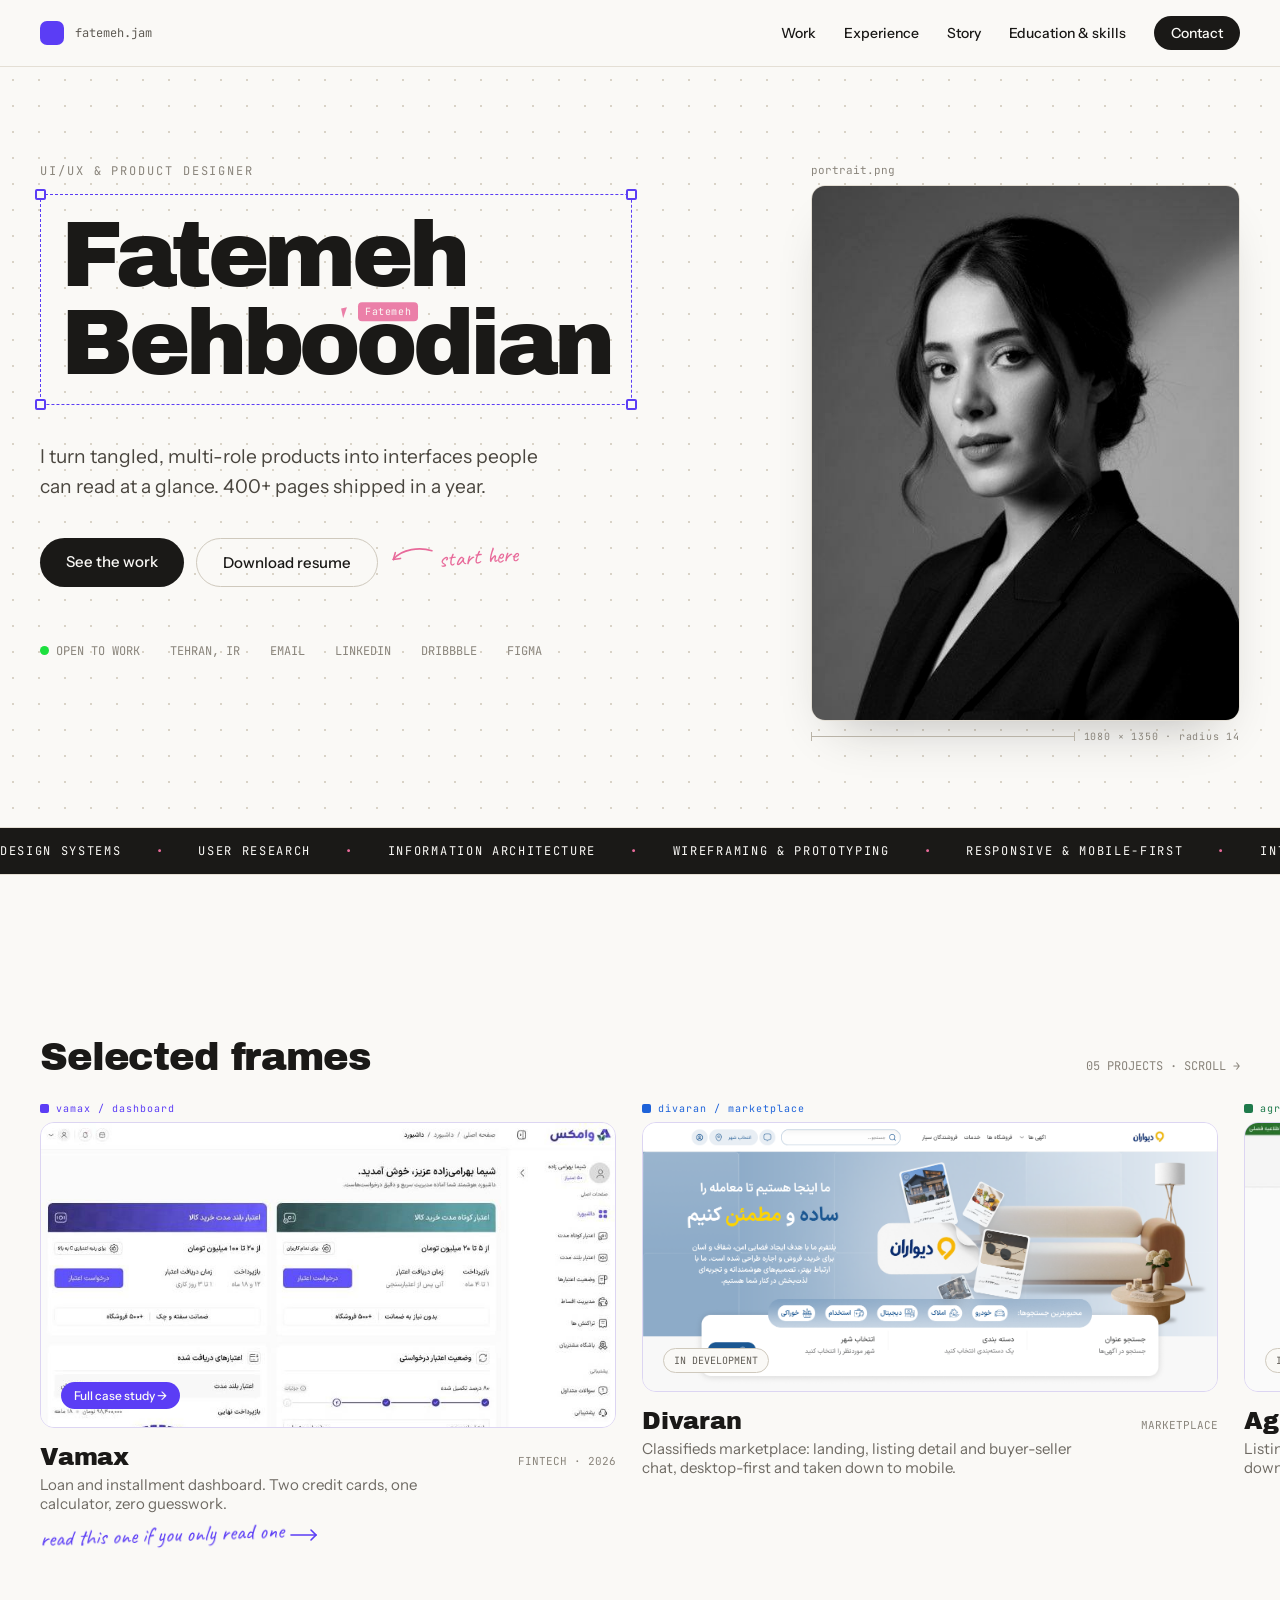
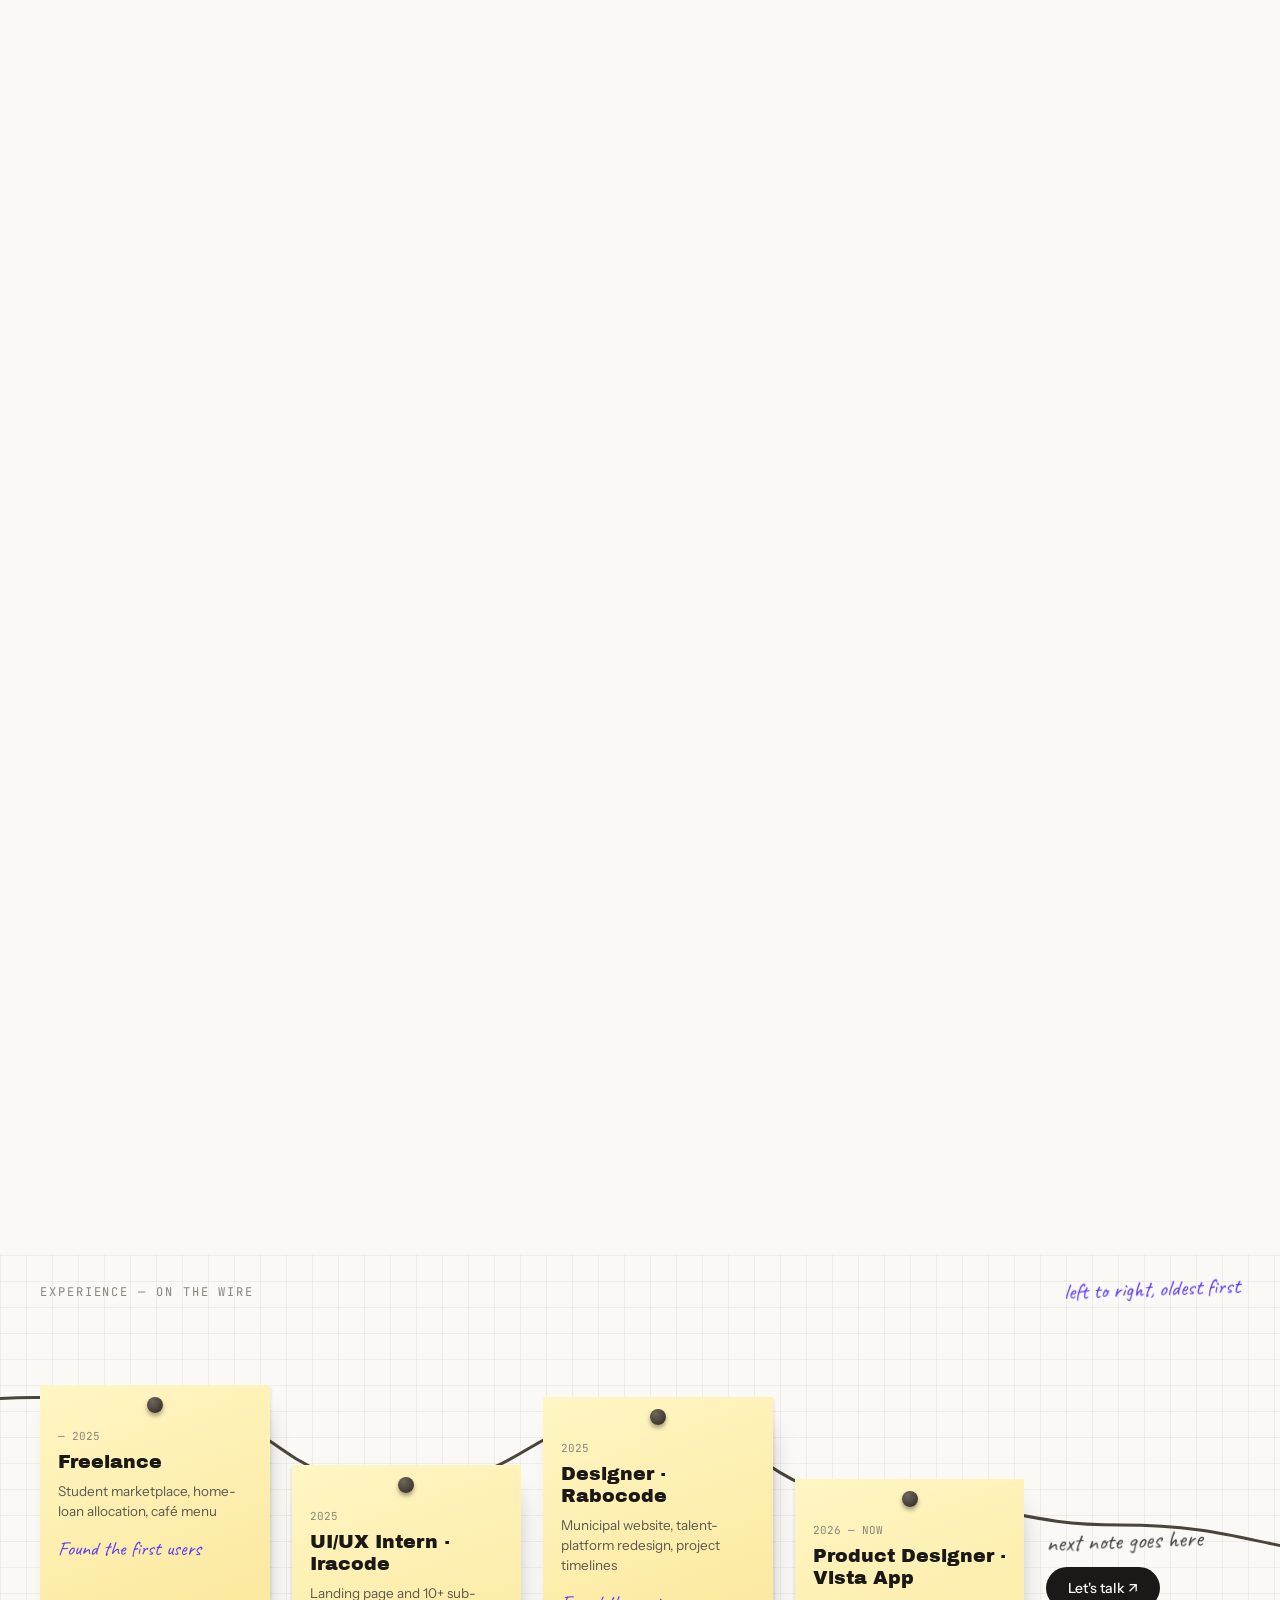
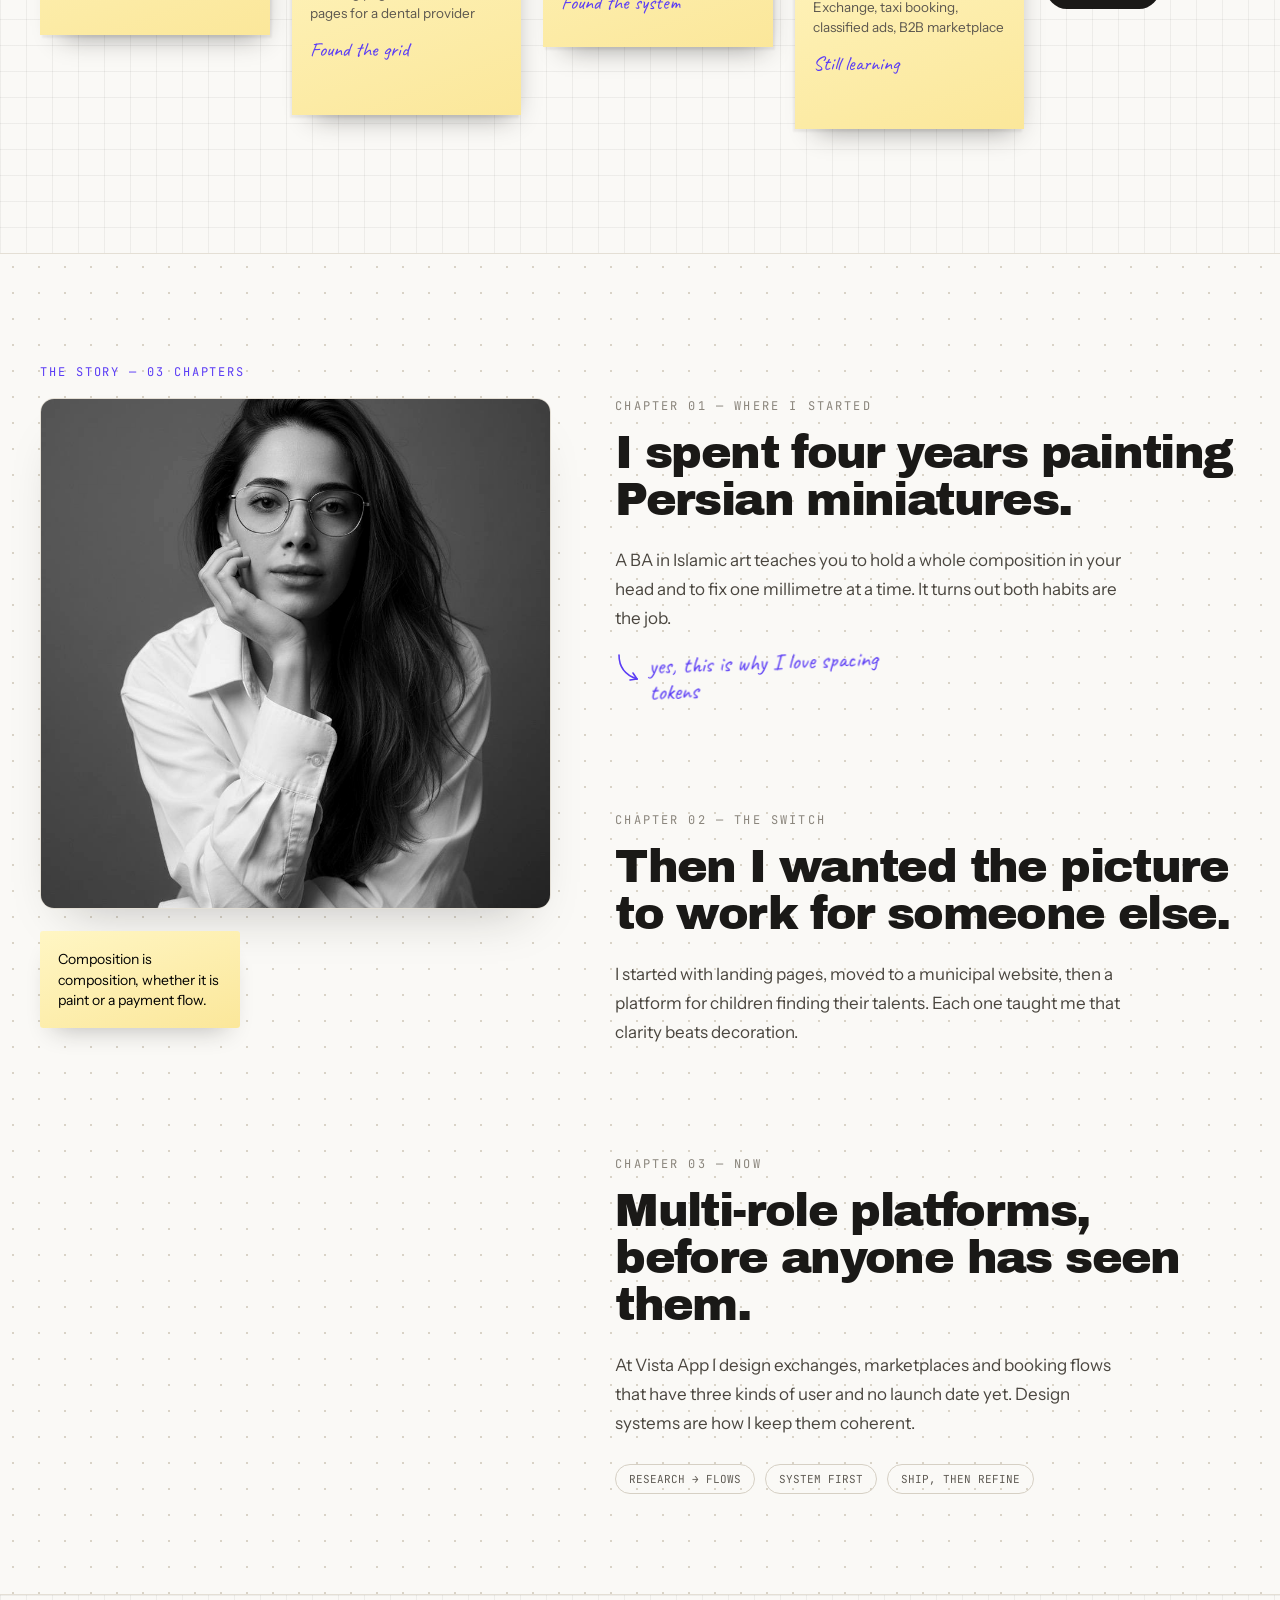
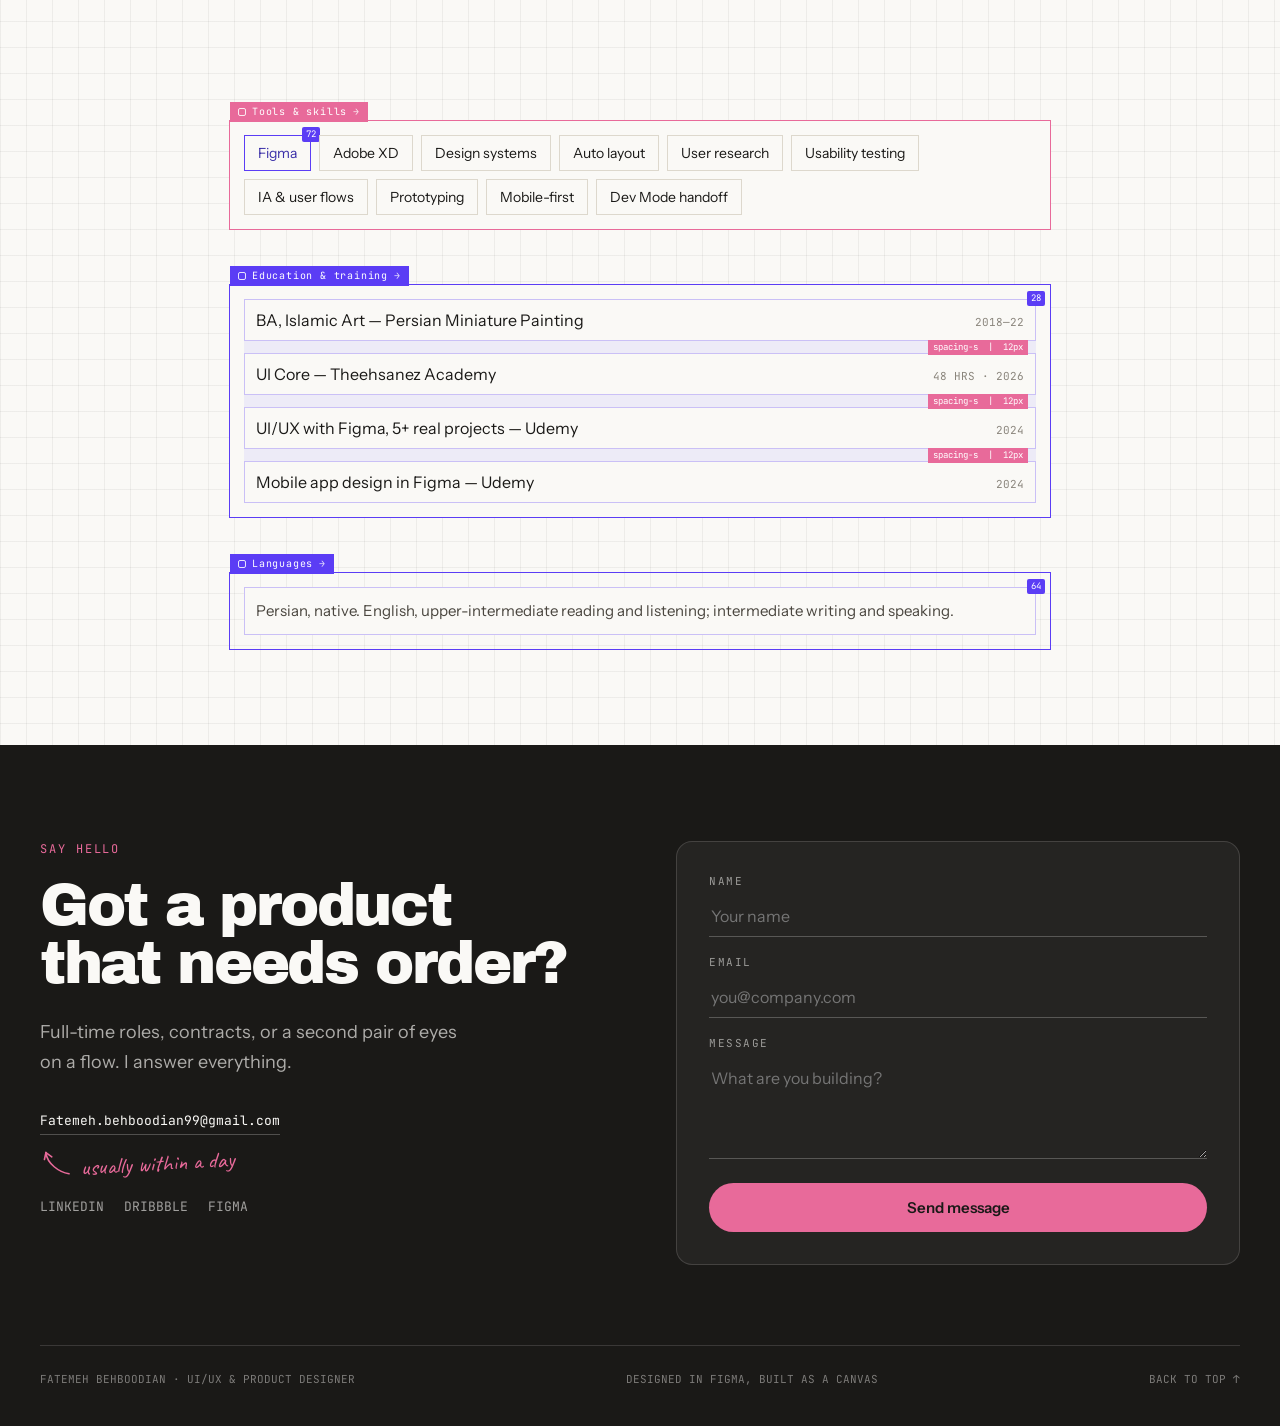
==== commit 7fae8fcd: "Fix some bugs" ====
--- a/index.html
+++ b/index.html
@@ -1,426 +1,2852 @@
-<!DOCTYPE html>
+<!doctype html>
 <html lang="en">
-<head>
-<meta charset="utf-8">
-<meta name="viewport" content="width=device-width, initial-scale=1">
-<title>Fatemeh Behboodian — UI/UX &amp; Product Designer</title>
-<meta name="description" content="UI/UX and product designer portfolio. Design systems, dashboards and marketplace flows for fintech, crypto and ride-hailing products.">
-<link rel="preconnect" href="https://fonts.googleapis.com">
-<link rel="preconnect" href="https://fonts.gstatic.com" crossorigin>
-<link href="https://fonts.googleapis.com/css2?family=Archivo+Black&family=Instrument+Sans:wght@400;500;600&family=JetBrains+Mono:wght@400;500&family=Caveat:wght@500;600;700&display=swap" rel="stylesheet">
-<link rel="stylesheet" href="css/site.css">
-<style>
-  @media (max-width:1200px){
-    [data-wire-row]{flex-wrap:wrap !important;row-gap:56px !important}
-    [data-wire-row] [data-wire-line]{display:none !important}
-    [data-wire-row] > div{margin-top:0 !important}
-    [data-wire-row] > *{flex:0 1 calc(50% - 11px) !important;min-width:0 !important;min-height:0 !important}
-  }
-  @media (max-width:1000px){
-    [data-cols="hero"],[data-cols="story"],[data-cols="resume"],[data-cols="contact"]{grid-template-columns:1fr !important;gap:44px !important}
-    [data-cols="nums"]{grid-template-columns:repeat(2,1fr) !important}
-    [data-note]{position:static !important;left:auto !important;right:auto !important;bottom:auto !important;width:auto !important;max-width:320px;margin-top:22px}
-    [data-stick]{position:static !important}
-  }
-  @media (max-width:640px){
-    [data-cols="nums"]{grid-template-columns:1fr !important}
-    section{padding-left:20px !important;padding-right:20px !important}
-    [data-track]{padding-left:20px !important;padding-right:20px !important}
-  }
-  .skill-chip{transition:outline-color .15s ease,color .15s ease}
-  .skill-chip:hover{outline:1.5px solid #5B3DF5;color:#3A2FA8}
-  .field-input{transition:border-color .15s ease}
-  .field-input:focus{border-bottom-color:#E86A9A}
-  .btn-send{transition:background .15s ease}
-  .btn-send:hover{background:#5B3DF5}
-</style>
-</head>
-<body>
+  <head>
+    <meta charset="utf-8" />
+    <meta name="viewport" content="width=device-width, initial-scale=1" />
+    <title>Fatemeh Behboodian — UI/UX &amp; Product Designer</title>
+    <meta
+      name="description"
+      content="UI/UX and product designer portfolio. Design systems, dashboards and marketplace flows for fintech, crypto and ride-hailing products."
+    />
+    <link rel="preconnect" href="https://fonts.googleapis.com" />
+    <link rel="preconnect" href="https://fonts.gstatic.com" crossorigin />
+    <link
+      href="https://fonts.googleapis.com/css2?family=Archivo+Black&family=Instrument+Sans:wght@400;500;600&family=JetBrains+Mono:wght@400;500&family=Caveat:wght@500;600;700&display=swap"
+      rel="stylesheet"
+    />
+    <link rel="stylesheet" href="css/site.css" />
+    <style>
+      @media (max-width: 1200px) {
+        [data-wire-row] {
+          flex-wrap: wrap !important;
+          row-gap: 56px !important;
+        }
+        [data-wire-row] [data-wire-line] {
+          display: none !important;
+        }
+        [data-wire-row] > div {
+          margin-top: 0 !important;
+        }
+        [data-wire-row] > * {
+          flex: 0 1 calc(50% - 11px) !important;
+          min-width: 0 !important;
+          min-height: 0 !important;
+        }
+      }
+      @media (max-width: 1000px) {
+        [data-cols="hero"],
+        [data-cols="story"],
+        [data-cols="education-and-skills"],
+        [data-cols="contact"] {
+          grid-template-columns: 1fr !important;
+          gap: 44px !important;
+        }
+        [data-cols="nums"] {
+          grid-template-columns: repeat(2, 1fr) !important;
+        }
+        [data-note] {
+          position: static !important;
+          left: auto !important;
+          right: auto !important;
+          bottom: auto !important;
+          width: auto !important;
+          max-width: 320px;
+          margin-top: 22px;
+        }
+        [data-stick] {
+          position: static !important;
+        }
+      }
+      @media (max-width: 640px) {
+        [data-cols="nums"] {
+          grid-template-columns: 1fr !important;
+        }
+        section {
+          padding-left: 20px !important;
+          padding-right: 20px !important;
+        }
+        [data-track] {
+          padding-left: 20px !important;
+          padding-right: 20px !important;
+        }
+      }
+      .skill-chip {
+        transition:
+          outline-color 0.15s ease,
+          color 0.15s ease;
+      }
+      .skill-chip:hover {
+        outline: 1.5px solid #5b3df5;
+        color: #3a2fa8;
+      }
+      .field-input {
+        transition: border-color 0.15s ease;
+      }
+      .field-input:focus {
+        border-bottom-color: #e86a9a;
+      }
+      .btn-send {
+        transition: background 0.15s ease;
+      }
+      .btn-send:hover {
+        background: #5b3df5;
+      }
+    </style>
+  </head>
+  <body>
+    <div data-root="home" style="position: relative; overflow-x: clip">
+      <div
+        data-progress="1"
+        style="
+          position: fixed;
+          top: 0;
+          left: 0;
+          height: 2px;
+          width: 0%;
+          background: #5b3df5;
+          z-index: 60;
+        "
+      ></div>
 
-<div data-root="home" style="position:relative;overflow-x:clip">
-
-  <div data-progress="1" style="position:fixed;top:0;left:0;height:2px;width:0%;background:#5B3DF5;z-index:60"></div>
-
-  <div data-trail2="1" style="position:fixed;top:0;left:0;pointer-events:none;z-index:54;opacity:0;transition:opacity .4s ease">
-    <div style="display:flex;align-items:center;gap:6px;transform:translate(6px,6px)">
-      <div style="width:0;height:0;border-left:6px solid #E86A9A;border-bottom:10px solid transparent;border-right:4px solid transparent;transform:rotate(-12deg)"></div>
-      <div style="font-family: 'JetBrains Mono',monospace; font-size: 10px; letter-spacing: 0.06em; color: #FAF9F6; padding: 3px 7px; border-radius: 4px; white-space: nowrap; background-color: #E86A9A">Fatemeh</div>
-    </div>
-  </div>
-
-  <div data-trail="1" style="position: fixed; top: 0; left: 0; pointer-events: none; z-index: 55; opacity: 0; transition: opacity .4s ease">
-    <div style="display:flex;align-items:center;gap:6px;transform:translate(6px,6px)">
-      <div style="width:0;height:0;border-left:7px solid #5B3DF5;border-bottom:11px solid transparent;border-right:5px solid transparent;transform:rotate(-12deg)"></div>
-      <div style="font-family: 'JetBrains Mono',monospace; font-size: 10px; letter-spacing: 0.06em; color: #FAF9F6; padding: 3px 7px; border-radius: 4px; white-space: nowrap; background-color: #5B3DF5">you</div>
-    </div>
-  </div>
-
-  <!-- ================= NAV ================= -->
-  <div style="position:sticky;top:0;z-index:50;background:rgba(250,249,246,0.82);backdrop-filter:blur(10px);border-bottom:1px solid #E4DFD5">
-    <div style="max-width:1360px;margin:0 auto;padding:0 40px;height:66px;display:flex;align-items:center;justify-content:space-between">
-      <a href="#top" style="display:flex;align-items:center;gap:11px">
-        <div style="width:24px;height:24px;border-radius:7px;background:#5B3DF5"></div>
-        <div style="font-family:'JetBrains Mono',monospace;font-size:12px;color:#5F5B54">fatemeh.jam</div>
-      </a>
-      <div style="display:flex;align-items:center;gap:28px;font-size:14px;font-weight:500">
-        <a href="#work">Work</a>
-        <a href="#experience">Experience</a>
-        <a href="#story">Story</a>
-        <a href="#resume">Resume</a>
-        <a href="#contact" style="background:#1A1917;color:#FAF9F6;padding:8px 17px;border-radius:999px">Contact</a>
-      </div>
-    </div>
-  </div>
-
-  <!-- ================= HERO ================= -->
-  <section id="top" data-screen-label="Hero" style="position:relative;padding:96px 40px 84px;background-image:radial-gradient(#D9D3C7 1.15px,transparent 1.15px);background-size:26px 26px">
-    <div data-cols="hero" style="max-width:1360px;margin:0 auto;display:grid;grid-template-columns:1.25fr 0.75fr;gap:56px;align-items:start">
-      <div>
-        <div data-reveal="1" style="font-family:'JetBrains Mono',monospace;font-size:12px;letter-spacing:0.16em;text-transform:uppercase;color:#8A857C;margin-bottom:48px">UI/UX &amp; Product Designer</div>
-        <div data-reveal="1" data-reveal-delay="80" style="position: relative; display: inline-block; padding: 16px 20px; margin: -16px -20px; border: 1.5px dashed #5B3DF5; border-radius: 5px; margin-top: -33px; margin-bottom: -36px; margin-left: 0px; margin-right: 0px">
-          <h1 style="margin: 0; font-family: 'Archivo Black', sans-serif; font-size: clamp(52px,7.2vw,104px); line-height: 0.96; font-weight: 400; letter-spacing: -0.045em">Fatemeh<br>Behboodian</h1>
-          <div style="position:absolute;top:-6px;left:-6px;width:11px;height:11px;background:#FAF9F6;border:2px solid #5B3DF5;border-radius:2px"></div>
-          <div style="position:absolute;top:-6px;right:-6px;width:11px;height:11px;background:#FAF9F6;border:2px solid #5B3DF5;border-radius:2px"></div>
-          <div style="position:absolute;bottom:-6px;left:-6px;width:11px;height:11px;background:#FAF9F6;border:2px solid #5B3DF5;border-radius:2px"></div>
-          <div style="position:absolute;bottom:-6px;right:-6px;width:11px;height:11px;background:#FAF9F6;border:2px solid #5B3DF5;border-radius:2px"></div>
-        </div>
-        <p data-reveal="1" data-reveal-delay="160" style="margin:64px 0 0;font-size:clamp(18px,1.5vw,21px);line-height:1.55;color:#4A463F;max-width:520px;text-wrap:pretty">I turn tangled, multi-role products into interfaces people can read at a glance. 400+ pages shipped in a year.</p>
-        <div data-reveal="1" data-reveal-delay="240" style="display:flex;gap:12px;margin-top:36px;flex-wrap:wrap">
-          <a href="#work" style="background:#1A1917;color:#FAF9F6;padding:14px 26px;border-radius:999px;font-size:15px;font-weight:500">See the work</a>
-          <a href="#resume" style="border:1.5px solid #CFC9BD;padding:14px 26px;border-radius:999px;font-size:15px;font-weight:500">Download resume</a>
-          <div data-anno="1" style="display:flex;align-items:center;gap:4px;transform:translateY(-6px)">
-            <svg width="44" height="26" viewBox="0 0 44 26" fill="none" style="overflow:visible;transform:scaleX(-1) rotate(-8deg)"><path d="M3 5C15 3 33 7 40 19" stroke="#E86A9A" stroke-width="1.6" stroke-linecap="round"></path><path d="M40 19l-7-2" stroke="#E86A9A" stroke-width="1.6" stroke-linecap="round"></path><path d="M40 19l-1-7" stroke="#E86A9A" stroke-width="1.6" stroke-linecap="round"></path></svg>
-            <span style="font-family:'Caveat',cursive;font-size:23px;line-height:1;color:#E86A9A;transform:rotate(-4deg)">start here</span>
-          </div>
-        </div>
-        <div data-reveal="1" data-reveal-delay="320" style="display:flex;gap:30px;flex-wrap:wrap;margin-top:56px;font-family:'JetBrains Mono',monospace;font-size:12px;color:#8A857C">
-          <div style="display:flex;align-items:center;gap:7px"><span style="width:7px;height:7px;border-radius:50%;background:#5B3DF5;animation:blink 2.4s ease-in-out infinite"></span>OPEN TO WORK</div>
-          <div>TEHRAN, IR</div>
-          <a href="mailto:Fatemeh.behboodian99@gmail.com" style="color:#8A857C">EMAIL</a>
-          <a href="#contact" style="color:#8A857C">LINKEDIN</a>
-          <a href="#contact" style="color:#8A857C">DRIBBBLE</a>
-          <a href="#contact" style="color:#8A857C">FIGMA</a>
-        </div>
-      </div>
-
-      <div style="position:relative;padding-top:12px">
-        <div data-reveal="1" data-reveal-delay="120" style="position:relative">
-          <div style="font-family:'JetBrains Mono',monospace;font-size:11px;color:#8A857C;margin-bottom:8px">portrait.png</div>
-          <div style="border-radius:14px;overflow:hidden;border:1px solid #E4DFD5;box-shadow:0 26px 50px -26px rgba(26,25,23,0.3);background:#EDEAE3;aspect-ratio:4/5">
-            <img src="images/fatemeh-hero.jpg" alt="Fatemeh Behboodian" style="width:100%;height:100%;object-fit:cover;filter:grayscale(1) contrast(1.06)">
-          </div>
-          <div data-anno="1" style="display:flex;align-items:center;gap:9px;margin-top:9px">
-            <div style="flex:1;height:1px;background:#B9B3A7;position:relative">
-              <span style="position:absolute;left:0;top:-4px;width:1px;height:9px;background:#B9B3A7"></span>
-              <span style="position:absolute;right:0;top:-4px;width:1px;height:9px;background:#B9B3A7"></span>
-            </div>
-            <span style="font-family:'JetBrains Mono',monospace;font-size:10px;letter-spacing:0.08em;color:#8A857C">1080 × 1350 · radius 14</span>
-          </div>
-        </div>
-      </div>
-    </div>
-  </section>
-
-  <!-- ================= TICKER ================= -->
-  <div style="border-top:1px solid #E4DFD5;border-bottom:1px solid #E4DFD5;background:#1A1917;overflow:hidden;padding:15px 0">
-    <div data-ticker="1" style="display:flex;width:max-content;animation:ticker 34s linear infinite;font-family:'JetBrains Mono',monospace;font-size:12px;letter-spacing:0.14em;color:#FAF9F6">
-      <div style="display:flex;gap:34px;padding-right:34px">
-        <span>DESIGN SYSTEMS</span><span style="color:#E86A9A">•</span><span>USER RESEARCH</span><span style="color:#E86A9A">•</span><span>INFORMATION ARCHITECTURE</span><span style="color:#E86A9A">•</span><span>WIREFRAMING &amp; PROTOTYPING</span><span style="color:#E86A9A">•</span><span>RESPONSIVE &amp; MOBILE-FIRST</span><span style="color:#E86A9A">•</span><span>INTERACTION DESIGN</span><span style="color:#E86A9A">•</span><span>FIGMA DEV MODE HANDOFF</span><span style="color:#E86A9A">•</span>
-      </div>
-      <div style="display:flex;gap:34px;padding-right:34px" aria-hidden="true">
-        <span>DESIGN SYSTEMS</span><span style="color:#E86A9A">•</span><span>USER RESEARCH</span><span style="color:#E86A9A">•</span><span>INFORMATION ARCHITECTURE</span><span style="color:#E86A9A">•</span><span>WIREFRAMING &amp; PROTOTYPING</span><span style="color:#E86A9A">•</span><span>RESPONSIVE &amp; MOBILE-FIRST</span><span style="color:#E86A9A">•</span><span>INTERACTION DESIGN</span><span style="color:#E86A9A">•</span><span>FIGMA DEV MODE HANDOFF</span><span style="color:#E86A9A">•</span>
-      </div>
-    </div>
-  </div>
-
-  <!-- ================= WORK (pinned horizontal) ================= -->
-  <section id="work" data-screen-label="Selected work" data-pin="1" style="position:relative;height:300vh">
-    <div style="position:sticky;top:66px;height:calc(100vh - 66px);min-height:430px;overflow:hidden;display:flex;flex-direction:column;justify-content:center">
-      <div style="max-width:1360px;width:100%;margin:0 auto;padding:0 40px 24px;display:flex;justify-content:space-between;align-items:baseline;gap:24px;flex-wrap:wrap">
-        <h2 style="margin: 0; font-family: 'Archivo Black', sans-serif; font-size: clamp(26px,3vw,42px); font-weight: 400; letter-spacing: -0.03em">Selected frames</h2>
-        <div style="font-family:'JetBrains Mono',monospace;font-size:12px;color:#8A857C">05 PROJECTS · SCROLL →</div>
-      </div>
-      <div data-rail="1" style="overflow-x:auto;overflow-y:hidden;scrollbar-width:none"><div data-track="1" style="display:flex;gap:26px;padding:0 40px;width:max-content">
-        <a href="vamax.html" style="width:clamp(340px,52vw,760px);flex:none;display:block">
-          <div data-anno="1" style="display:flex;align-items:center;gap:7px;margin-bottom:7px;font-family:'JetBrains Mono',monospace;font-size:10px;letter-spacing:0.1em;color:#5B3DF5"><span style="width:9px;height:9px;border-radius:2px;background:#5B3DF5"></span>vamax / dashboard</div>
-          <div style="height:clamp(150px,34vh,318px);border-radius:14px;border:1px solid #DCD5F2;background:#F6F4FE;position:relative;overflow:hidden">
-            <img src="assets/vamax-dashboard.png" alt="Vamax dashboard" style="width:100%;height:100%;object-fit:cover;object-position:top center;display:block">
-            <div style="position:absolute;bottom:18px;left:20px;background:#5B3DF5;color:#FAF9F6;font-size:12px;font-weight:500;padding:6px 13px;border-radius:999px">Full case study →</div>
-          </div>
-          <div style="margin-top:16px;display:flex;justify-content:space-between;align-items:baseline;gap:16px">
-            <div style="font-family:'Archivo Black',sans-serif;font-size:24px;font-weight:400;letter-spacing:-0.01em">Vamax</div>
-            <div style="font-family:'JetBrains Mono',monospace;font-size:11px;color:#8A857C">FINTECH · 2026</div>
-          </div>
-          <div style="font-size:15px;color:#6E6A63;margin-top:5px;max-width:440px">Loan and installment dashboard. Two credit cards, one calculator, zero guesswork.</div>
-          <div data-anno="1" style="display:flex;align-items:center;gap:6px;margin-top:8px">
-            <span style="font-family:'Caveat',cursive;font-size:22px;color:#5B3DF5;transform:rotate(-2deg)">read this one if you only read one</span>
-            <svg width="30" height="14" viewBox="0 0 30 14" fill="none" style="overflow:visible"><path d="M1 7h25" stroke="#5B3DF5" stroke-width="1.6" stroke-linecap="round"></path><path d="M21 2l5 5-5 5" stroke="#5B3DF5" stroke-width="1.6" stroke-linecap="round"></path></svg>
-          </div>
-        </a>
-
-        <a href="divaran.html" style="width:clamp(340px,48vw,720px);flex:none;display:block">
-          <div data-anno="1" style="display:flex;align-items:center;gap:7px;margin-bottom:7px;font-family:'JetBrains Mono',monospace;font-size:10px;letter-spacing:0.1em;color:#1E63D9"><span style="width:9px;height:9px;border-radius:2px;background:#1E63D9"></span>divaran / marketplace</div>
-          <div style="height:clamp(140px,30vh,282px);border-radius:14px;border:1px solid #CADCF5;background:#F2F6FD;position:relative;overflow:hidden">
-            <img src="assets/divaran-landing-desktop.png" alt="Divaran marketplace" style="width:100%;height:100%;object-fit:cover;object-position:top center;display:block">
-            <div style="position:absolute;bottom:18px;left:20px;border:1px solid #CFC9BD;font-family:'JetBrains Mono',monospace;font-size:10px;padding:5px 10px;border-radius:999px;color:#5F5B54;background:#FAF9F6">IN DEVELOPMENT</div>
-          </div>
-          <div style="margin-top:16px;display:flex;justify-content:space-between;align-items:baseline;gap:16px">
-            <div style="font-family:'Archivo Black',sans-serif;font-size:24px;font-weight:400;letter-spacing:-0.01em">Divaran</div>
-            <div style="font-family:'JetBrains Mono',monospace;font-size:11px;color:#8A857C">MARKETPLACE</div>
-          </div>
-          <div style="font-size:15px;color:#6E6A63;margin-top:5px;max-width:440px">Classifieds marketplace: landing, listing detail and buyer-seller chat, desktop-first and taken down to mobile.</div>
-        </a>
-
-        <a href="agrobazar.html" style="width:clamp(340px,48vw,720px);flex:none;display:block">
-          <div data-anno="1" style="display:flex;align-items:center;gap:7px;margin-bottom:7px;font-family:'JetBrains Mono',monospace;font-size:10px;letter-spacing:0.1em;color:#1E7A4B"><span style="width:9px;height:9px;border-radius:2px;background:#1E7A4B"></span>agrobazar / marketplace</div>
-          <div style="height:clamp(140px,30vh,282px);border-radius:14px;border:1px solid #CFE6D8;background:#F3FAF5;position:relative;overflow:hidden">
-            <img src="assets/agro-cart-desktop.jpg" alt="Agrobazar marketplace" style="width:100%;height:100%;object-fit:cover;object-position:top center;display:block">
-            <div style="position:absolute;bottom:18px;left:20px;border:1px solid #CFC9BD;font-family:'JetBrains Mono',monospace;font-size:10px;padding:5px 10px;border-radius:999px;color:#5F5B54;background:#FAF9F6">IN DEVELOPMENT</div>
-          </div>
-          <div style="margin-top:16px;display:flex;justify-content:space-between;align-items:baseline;gap:16px">
-            <div style="font-family:'Archivo Black',sans-serif;font-size:24px;font-weight:400;letter-spacing:-0.01em">Agrobazar</div>
-            <div style="font-family:'JetBrains Mono',monospace;font-size:11px;color:#8A857C">MARKETPLACE</div>
-          </div>
-          <div style="font-size:15px;color:#6E6A63;margin-top:5px;max-width:440px">Listings, sellers and checkout, designed desktop-first and taken down to mobile.</div>
-        </a>
-
-        <a href="karanex.html" style="width:clamp(340px,48vw,720px);flex:none;display:block">
-          <div data-anno="1" style="display:flex;align-items:center;gap:7px;margin-bottom:7px;font-family:'JetBrains Mono',monospace;font-size:10px;letter-spacing:0.1em;color:#B8860B"><span style="width:9px;height:9px;border-radius:2px;background:#B8860B"></span>karanex / crypto trading</div>
-          <div style="height:clamp(140px,30vh,282px);border-radius:14px;border:1px solid #2A2118;background:#14231B;position:relative;overflow:hidden">
-            <img src="assets/karanex-spot-desktop.png" alt="Karanex crypto trading" style="width:100%;height:100%;object-fit:cover;object-position:top center;display:block">
-            <div style="position:absolute;bottom:18px;left:20px;background:#B8860B;color:#14231B;font-size:12px;font-weight:500;padding:6px 13px;border-radius:999px">Full case study →</div>
-          </div>
-          <div style="margin-top:16px;display:flex;justify-content:space-between;align-items:baseline;gap:16px">
-            <div style="font-family:'Archivo Black',sans-serif;font-size:24px;font-weight:400;letter-spacing:-0.01em">Karanex</div>
-            <div style="font-family:'JetBrains Mono',monospace;font-size:11px;color:#8A857C">CRYPTO / FINTECH</div>
-          </div>
-          <div style="font-size:15px;color:#6E6A63;margin-top:5px;max-width:440px">Trading, dashboards, courses and wallet pages for a crypto exchange with two kinds of user.</div>
-        </a>
-
-        <a href="taxi-shahr.html" style="width:clamp(340px,48vw,720px);flex:none;display:block">
-          <div data-anno="1" style="display:flex;align-items:center;gap:7px;margin-bottom:7px;font-family:'JetBrains Mono',monospace;font-size:10px;letter-spacing:0.1em;color:#C99A00"><span style="width:9px;height:9px;border-radius:2px;background:#C99A00"></span>taxi shahr / ride-hailing</div>
-          <div style="height:clamp(140px,30vh,282px);border-radius:14px;border:1px solid #E9DFC4;background:#FFF7E3;position:relative;overflow:hidden;display:flex;align-items:center;justify-content:center">
-            <img src="assets/taxishahr-select-service.png" alt="Taxi Shahr ride selection" style="height:100%;width:auto;display:block">
-            <div style="position:absolute;bottom:18px;left:20px;border:1px solid #E0C77A;font-family:'JetBrains Mono',monospace;font-size:10px;padding:5px 10px;border-radius:999px;color:#8A6D00;background:#FFF7E3">IN DEVELOPMENT</div>
-          </div>
-          <div style="margin-top:16px;display:flex;justify-content:space-between;align-items:baseline;gap:16px">
-            <div style="font-family:'Archivo Black',sans-serif;font-size:24px;font-weight:400;letter-spacing:-0.01em">Taxi Shahr</div>
-            <div style="font-family:'JetBrains Mono',monospace;font-size:11px;color:#8A857C">RIDE-HAILING</div>
-          </div>
-          <div style="font-size:15px;color:#6E6A63;margin-top:5px;max-width:440px">Bilingual passenger and driver apps: booking, live tracking, payments and trip history in English (LTR).</div>
-        </a>
-
-        <div style="width:clamp(180px,14vw,240px);flex:none;display:flex;align-items:center;justify-content:center;height:clamp(140px,28vh,264px);border:1.5px dashed #CFC9BD;border-radius:14px;font-family:'JetBrains Mono',monospace;font-size:11px;color:#A39D92;text-align:center;line-height:1.7">MORE IN THE<br>RESUME ↓</div>
-      </div></div>
-    </div>
-  </section>
-
-  <!-- ================= EXPERIENCE (pinned timeline) ================= -->
-  <section id="experience" data-screen-label="Experience" style="padding: 96px 0 104px; overflow: hidden; padding-top: 20px; background-image:linear-gradient(rgba(26,25,23,0.055) 1px,transparent 1px),linear-gradient(90deg,rgba(26,25,23,0.055) 1px,transparent 1px); background-size:26px 26px; border-bottom:1px solid #E4DFD5">
-    <div style="max-width:1360px;margin:0 auto;padding:0 40px;display:flex;justify-content:space-between;align-items:baseline;gap:24px;flex-wrap:wrap">
-      <div data-reveal="1" style="font-family:'JetBrains Mono',monospace;font-size:12px;letter-spacing:0.16em;color:#8A857C">EXPERIENCE — ON THE WIRE</div>
-      <div data-anno="1" style="font-family:'Caveat',cursive;font-size:22px;color:#5B3DF5;transform:rotate(-2deg)">left to right, oldest first</div>
-    </div>
-
-    <div style="position:relative;margin-top:72px">
-      <div data-wire-row="1" style="position:relative;max-width:1360px;margin:0 auto;display:flex;flex-wrap:nowrap;gap:22px;align-items:flex-start;padding:0 40px 20px">
-        <svg data-wire-line="1" viewBox="0 0 1000 220" preserveAspectRatio="none" style="position:absolute;top:0;left:40px;right:40px;width:calc(100% - 80px);height:220px;overflow:visible;pointer-events:none;z-index:0">
-          <path d="M-60,26 C20,16 60,30 100,30 C200,30 190,110 300,110 C410,110 400,42 500,42 C600,42 596,124 700,124 C800,124 812,150 900,150 C980,150 1010,168 1060,176" fill="none" stroke="#4A443B" stroke-width="3" stroke-linecap="round" vector-effect="non-scaling-stroke"></path>
-        </svg>
-        <div data-reveal="1" style="position:relative;flex:1 1 0;min-width:0;min-height:250px;margin-top:10px;background:linear-gradient(160deg,#FFF6C4,#FBE79A);padding:44px 18px 26px;box-shadow:2px 3px 2px rgba(26,25,23,0.06),6px 16px 26px -16px rgba(26,25,23,0.45);transform:rotate(-1.4deg)">
-          <div style="position:absolute;top:12px;left:50%;transform:translateX(-50%);width:16px;height:16px;border-radius:50%;background:radial-gradient(circle at 34% 28%,#6E675C,#2B2620);box-shadow:0 3px 4px rgba(0,0,0,0.35)"></div>
-          <div style="font-family:'JetBrains Mono',monospace;font-size:11px;color:#8A857C">— 2025</div>
-          <div style="font-family:'Archivo Black',sans-serif;font-size:19px;font-weight:400;margin-top:8px;line-height:1.15">Freelance</div>
-          <div style="font-size:13.5px;color:#5C574F;margin-top:8px;line-height:1.5">Student marketplace, home-loan allocation, café menu</div>
-          <div style="font-family:'Caveat',cursive;font-size:20px;color:#5B3DF5;margin-top:14px">Found the first users</div>
-        </div>
-        <div data-reveal="1" data-reveal-delay="80" style="position: relative; flex: 1 1 0; min-width: 0; min-height: 250px; margin-top: 90px; background: linear-gradient(160deg, #FFF6C4, #FBE79A); padding: 44px 18px 26px; box-shadow: -2px 3px 2px rgba(26,25,23,0.06),6px 16px 26px -16px rgba(26,25,23,0.45); transform: rotate(1.2deg)">
-          <div style="position:absolute;top:12px;left:50%;transform:translateX(-50%);width:16px;height:16px;border-radius:50%;background:radial-gradient(circle at 34% 28%,#6E675C,#2B2620);box-shadow:0 3px 4px rgba(0,0,0,0.35)"></div>
-          <div style="font-family:'JetBrains Mono',monospace;font-size:11px;color:#8A857C">2025</div>
-          <div style="font-family:'Archivo Black',sans-serif;font-size:19px;font-weight:400;margin-top:8px;line-height:1.15">UI/UX Intern · Iracode</div>
-          <div style="font-size:13.5px;color:#5C574F;margin-top:8px;line-height:1.5">Landing page and 10+ sub-pages for a dental provider</div>
-          <div style="font-family:'Caveat',cursive;font-size:20px;color:#5B3DF5;margin-top:14px">Found the grid</div>
-        </div>
-        <div data-reveal="1" data-reveal-delay="160" style="position:relative;flex:1 1 0;min-width:0;min-height:250px;margin-top:22px;background:linear-gradient(160deg,#FFF6C4,#FBE79A);padding:44px 18px 26px;box-shadow:2px 3px 2px rgba(26,25,23,0.06),6px 16px 26px -16px rgba(26,25,23,0.45);transform:rotate(-0.7deg)">
-          <div style="position:absolute;top:12px;left:50%;transform:translateX(-50%);width:16px;height:16px;border-radius:50%;background:radial-gradient(circle at 34% 28%,#6E675C,#2B2620);box-shadow:0 3px 4px rgba(0,0,0,0.35)"></div>
-          <div style="font-family:'JetBrains Mono',monospace;font-size:11px;color:#8A857C">2025</div>
-          <div style="font-family:'Archivo Black',sans-serif;font-size:19px;font-weight:400;margin-top:8px;line-height:1.15">Designer · Rabocode</div>
-          <div style="font-size:13.5px;color:#5C574F;margin-top:8px;line-height:1.5">Municipal website, talent-platform redesign, project timelines</div>
-          <div style="font-family:'Caveat',cursive;font-size:20px;color:#5B3DF5;margin-top:14px">Found the system</div>
-        </div>
-        <div data-reveal="1" data-reveal-delay="240" style="position:relative;flex:1 1 0;min-width:0;min-height:250px;margin-top:104px;background:linear-gradient(160deg,#FFF6C4,#FBE79A);padding:44px 18px 26px;box-shadow:-2px 3px 2px rgba(26,25,23,0.06),6px 16px 26px -16px rgba(26,25,23,0.45);transform:rotate(1.7deg)">
-          <div style="position:absolute;top:12px;left:50%;transform:translateX(-50%);width:16px;height:16px;border-radius:50%;background:radial-gradient(circle at 34% 28%,#6E675C,#2B2620);box-shadow:0 3px 4px rgba(0,0,0,0.35)"></div>
-          <div style="font-family:'JetBrains Mono',monospace;font-size:11px;color:#8A857C">2026 — NOW</div>
-          <div style="font-family:'Archivo Black',sans-serif;font-size:19px;font-weight:400;margin-top:8px;line-height:1.15">Product Designer · Vista App</div>
-          <div style="font-size:13.5px;color:#5C574F;margin-top:8px;line-height:1.5">Exchange, taxi booking, classified ads, B2B marketplace</div>
-          <div style="font-family:'Caveat',cursive;font-size:20px;color:#5B3DF5;margin-top:14px">Still learning</div>
-        </div>
-        <div data-reveal="1" data-reveal-delay="320" style="flex:1 1 0;min-width:0;margin-top:150px;display:flex;flex-direction:column;gap:12px">
-          <div style="font-family:'Caveat',cursive;font-size:24px;color:#4A463F;transform:rotate(-2deg)">next note goes here</div>
-          <a href="#contact" style="align-self:flex-start;background:#1A1917;color:#FAF9F6;padding:12px 22px;border-radius:999px;font-size:14px;font-weight:500">Let's talk ↗</a>
-        </div>
-      </div>
-    </div>
-  </section>
-
-  <!-- ================= STORY ================= -->
-  <section id="story" data-screen-label="Story" style="padding:110px 40px 100px;background-image:radial-gradient(#D9D3C7 1.15px,transparent 1.15px);background-size:26px 26px">
-    <div style="max-width:1360px;margin:0 auto">
-      <div data-reveal="1" style="font-family:'JetBrains Mono',monospace;font-size:12px;letter-spacing:0.16em;color:#5B3DF5;margin-bottom:18px">THE STORY — 03 CHAPTERS</div>
-      <div data-cols="story" style="display:grid;grid-template-columns:0.9fr 1.1fr;gap:64px">
-        <div data-reveal="1" data-reveal-delay="80">
-          <div data-stick="1" style="position:sticky;top:120px">
-          <div style="border-radius:14px;overflow:hidden;border:1px solid #E4DFD5;box-shadow:0 26px 50px -28px rgba(26,25,23,0.28);background:#EDEAE3;aspect-ratio:1/1">
-            <img src="images/fatemeh-story.jpg" alt="Fatemeh Behboodian" style="width:100%;height:100%;object-fit:cover;filter:grayscale(1) contrast(1.08)">
-          </div>
-          <div style="margin-top: 22px; width: 200px; padding: 18px; background: linear-gradient(160deg, #FFF6C4, #FBE79A); border-radius: 3px; box-shadow: 0 14px 26px -14px rgba(26,25,23,0.3); animation: bobC 9s ease-in-out infinite">
-            <div style="font-size: 14px; line-height: 1.45; color: #000000">Composition is composition, whether it is paint or a payment flow.</div>
-            </div>
-          </div>
-        </div>
-        <div style="display:flex;flex-direction:column;gap:70px">
-          <div data-reveal="1">
-            <div style="font-family:'JetBrains Mono',monospace;font-size:12px;letter-spacing:0.18em;color:#8A857C;margin-bottom:16px">CHAPTER 01 — WHERE I STARTED</div>
-            <h3 style="margin: 0; font-family: 'Archivo Black', sans-serif; font-size: clamp(32px,3.6vw,50px); line-height: 1.02; font-weight: 400; letter-spacing: -0.035em">I spent four years painting Persian miniatures.</h3>
-            <p style="margin:22px 0 0;font-size:17px;line-height:1.7;color:#4A463F;max-width:520px;text-wrap:pretty">A BA in Islamic art teaches you to hold a whole composition in your head and to fix one millimetre at a time. It turns out both habits are the job.</p>
-            <div data-anno="1" style="display:flex;align-items:flex-start;gap:8px;margin-top:16px">
-              <svg width="26" height="30" viewBox="0 0 26 30" fill="none" style="overflow:visible;margin-top:4px"><path d="M4 2C4 14 10 22 22 26" stroke="#5B3DF5" stroke-width="1.6" stroke-linecap="round"></path><path d="M22 26l-7 1" stroke="#5B3DF5" stroke-width="1.6" stroke-linecap="round"></path><path d="M22 26l-4-6" stroke="#5B3DF5" stroke-width="1.6" stroke-linecap="round"></path></svg>
-              <span style="font-family:'Caveat',cursive;font-size:23px;line-height:1.15;color:#5B3DF5;max-width:280px;transform:rotate(-2deg)">yes, this is why I love spacing tokens</span>
-            </div>
-          </div>
-          <div data-reveal="1">
-            <div style="font-family:'JetBrains Mono',monospace;font-size:12px;letter-spacing:0.18em;color:#8A857C;margin-bottom:16px">CHAPTER 02 — THE SWITCH</div>
-            <h3 style="margin:0;font-family:'Archivo Black',sans-serif;font-size:clamp(32px,3.6vw,50px);line-height:1.02;font-weight:400;letter-spacing:-0.035em">Then I wanted the picture to work for someone else.</h3>
-            <p style="margin:22px 0 0;font-size:17px;line-height:1.7;color:#4A463F;max-width:520px;text-wrap:pretty">I started with landing pages, moved to a municipal website, then a platform for children finding their talents. Each one taught me that clarity beats decoration.</p>
-          </div>
-          <div data-reveal="1">
-            <div style="font-family:'JetBrains Mono',monospace;font-size:12px;letter-spacing:0.18em;color:#8A857C;margin-bottom:16px">CHAPTER 03 — NOW</div>
-            <h3 style="margin:0;font-family:'Archivo Black',sans-serif;font-size:clamp(32px,3.6vw,50px);line-height:1.02;font-weight:400;letter-spacing:-0.035em">Multi-role platforms, before anyone has seen them.</h3>
-            <p style="margin:22px 0 0;font-size:17px;line-height:1.7;color:#4A463F;max-width:520px;text-wrap:pretty">At Vista App I design exchanges, marketplaces and booking flows that have three kinds of user and no launch date yet. Design systems are how I keep them coherent.</p>
-            <div style="display:flex;gap:10px;margin-top:26px;flex-wrap:wrap">
-              <div style="font-family:'JetBrains Mono',monospace;font-size:11px;padding:7px 13px;border-radius:999px;border:1px solid #D6D0C4;color:#5F5B54">RESEARCH → FLOWS</div>
-              <div style="font-family:'JetBrains Mono',monospace;font-size:11px;padding:7px 13px;border-radius:999px;border:1px solid #D6D0C4;color:#5F5B54">SYSTEM FIRST</div>
-              <div style="font-family:'JetBrains Mono',monospace;font-size:11px;padding:7px 13px;border-radius:999px;border:1px solid #D6D0C4;color:#5F5B54">SHIP, THEN REFINE</div>
-            </div>
-          </div>
-        </div>
-      </div>
-    </div>
-  </section>
-
-  <!-- ================= RESUME ================= -->
-  <section id="resume" data-screen-label="Resume" style="padding:96px 40px;border-top:1px solid #E4DFD5;background-image:linear-gradient(rgba(26,25,23,0.055) 1px,transparent 1px),linear-gradient(90deg,rgba(26,25,23,0.055) 1px,transparent 1px);background-size:26px 26px">
-    <div data-cols="resume" style="max-width:820px;margin:0 auto;display:grid;grid-template-columns:1fr;gap:64px;align-items:start">
-
-      <div style="display:flex;flex-direction:column;gap:40px">
-        <div data-reveal="1" data-reveal-delay="80" style="position:relative;outline:1.5px solid #E86A9A;padding:14px;margin-top:30px;background:#FAF9F6">
-          <div style="position:absolute;top:-19px;left:0;display:inline-flex;align-items:center;gap:6px;background:#E86A9A;color:#fff;font-family:'JetBrains Mono',monospace;font-size:10px;letter-spacing:0.08em;line-height:1;padding:5px 8px">
-            <span style="width:8px;height:8px;border:1.5px solid rgba(255,255,255,0.85);border-radius:2px;display:block"></span>Tools &amp; skills<span style="opacity:0.8">→</span>
-          </div>
-          <div style="display:flex;flex-wrap:wrap;column-gap:8px;row-gap:8px">
-            <div style="position:relative;font-size:14px;padding:9px 14px;background:#FAF9F6;outline:1.5px solid #5B3DF5;outline-offset:-1px;color:#3A2FA8">Figma<span style="position:absolute;top:-8px;right:-9px;background:#5B3DF5;color:#fff;font-family:'JetBrains Mono',monospace;font-size:9px;line-height:1;padding:3px 4px;border-radius:2px">72</span></div>
-            <div class="skill-chip" style="position:relative;font-size:14px;padding:9px 14px;background:#FAF9F6;outline:1px solid #DDD8CD;outline-offset:-1px">Adobe XD</div>
-            <div class="skill-chip" style="position:relative;font-size:14px;padding:9px 14px;background:#FAF9F6;outline:1px solid #DDD8CD;outline-offset:-1px">Design systems</div>
-            <div class="skill-chip" style="position:relative;font-size:14px;padding:9px 14px;background:#FAF9F6;outline:1px solid #DDD8CD;outline-offset:-1px">Auto layout</div>
-            <div class="skill-chip" style="position:relative;font-size:14px;padding:9px 14px;background:#FAF9F6;outline:1px solid #DDD8CD;outline-offset:-1px">User research</div>
-            <div class="skill-chip" style="position:relative;font-size:14px;padding:9px 14px;background:#FAF9F6;outline:1px solid #DDD8CD;outline-offset:-1px">Usability testing</div>
-            <div class="skill-chip" style="position:relative;font-size:14px;padding:9px 14px;background:#FAF9F6;outline:1px solid #DDD8CD;outline-offset:-1px">IA &amp; user flows</div>
-            <div class="skill-chip" style="position:relative;font-size:14px;padding:9px 14px;background:#FAF9F6;outline:1px solid #DDD8CD;outline-offset:-1px">Prototyping</div>
-            <div class="skill-chip" style="position:relative;font-size:14px;padding:9px 14px;background:#FAF9F6;outline:1px solid #DDD8CD;outline-offset:-1px">Mobile-first</div>
-            <div class="skill-chip" style="position:relative;font-size:14px;padding:9px 14px;background:#FAF9F6;outline:1px solid #DDD8CD;outline-offset:-1px">Dev Mode handoff</div>
-          </div>
-        </div>
-
-        <div data-reveal="1" data-reveal-delay="160" style="position:relative;outline:1.5px solid #5B3DF5;padding:14px;margin-top:16px;background:#FAF9F6">
-          <div style="position:absolute;top:-19px;left:0;display:inline-flex;align-items:center;gap:6px;background:#5B3DF5;color:#fff;font-family:'JetBrains Mono',monospace;font-size:10px;letter-spacing:0.08em;line-height:1;padding:5px 8px">
-            <span style="width:8px;height:8px;border:1.5px solid rgba(255,255,255,0.85);border-radius:2px;display:block"></span>Education &amp; training<span style="opacity:0.8">→</span>
-          </div>
-          <div style="display:flex;flex-direction:column">
-            <div style="position:relative;display:grid;grid-template-columns:1fr auto;gap:14px;align-items:baseline;padding:11px 12px;outline:1px solid rgba(91,61,245,0.3);outline-offset:-1px">
-              <div style="font-size:16px">BA, Islamic Art — Persian Miniature Painting</div>
-              <div style="font-family:'JetBrains Mono',monospace;font-size:11px;color:#8A857C">2018—22</div>
-              <span style="position:absolute;top:-8px;right:-9px;background:#5B3DF5;color:#fff;font-family:'JetBrains Mono',monospace;font-size:9px;line-height:1;padding:3px 4px;border-radius:2px">28</span>
-            </div>
-          <div style="position:relative;height:12px;background:rgba(91,61,245,0.14);display:flex;align-items:center;justify-content:flex-end">
-            <span style="background:#E86A9A;color:#fff;font-family:'JetBrains Mono',monospace;font-size:9px;line-height:1;padding:3px 5px;margin-right:8px;white-space:nowrap">spacing-s &nbsp;|&nbsp; 12px</span>
-          </div>
-            <div style="display:grid;grid-template-columns:1fr auto;gap:14px;align-items:baseline;padding:11px 12px;outline:1px solid rgba(91,61,245,0.3);outline-offset:-1px">
-              <div style="font-size:16px">UI Core — Theehsanez Academy</div>
-              <div style="font-family:'JetBrains Mono',monospace;font-size:11px;color:#8A857C">48 HRS · 2026</div>
-            </div>
-          <div style="position:relative;height:12px;background:rgba(91,61,245,0.14);display:flex;align-items:center;justify-content:flex-end">
-            <span style="background:#E86A9A;color:#fff;font-family:'JetBrains Mono',monospace;font-size:9px;line-height:1;padding:3px 5px;margin-right:8px;white-space:nowrap">spacing-s &nbsp;|&nbsp; 12px</span>
-          </div>
-            <div style="display:grid;grid-template-columns:1fr auto;gap:14px;align-items:baseline;padding:11px 12px;outline:1px solid rgba(91,61,245,0.3);outline-offset:-1px">
-              <div style="font-size:16px">UI/UX with Figma, 5+ real projects — Udemy</div>
-              <div style="font-family:'JetBrains Mono',monospace;font-size:11px;color:#8A857C">2024</div>
-            </div>
-          <div style="position:relative;height:12px;background:rgba(91,61,245,0.14);display:flex;align-items:center;justify-content:flex-end">
-            <span style="background:#E86A9A;color:#fff;font-family:'JetBrains Mono',monospace;font-size:9px;line-height:1;padding:3px 5px;margin-right:8px;white-space:nowrap">spacing-s &nbsp;|&nbsp; 12px</span>
-          </div>
-            <div style="display:grid;grid-template-columns:1fr auto;gap:14px;align-items:baseline;padding:11px 12px;outline:1px solid rgba(91,61,245,0.3);outline-offset:-1px">
-              <div style="font-size:16px">Mobile app design in Figma — Udemy</div>
-              <div style="font-family:'JetBrains Mono',monospace;font-size:11px;color:#8A857C">2024</div>
-            </div>
-          </div>
-        </div>
-
-        <div data-reveal="1" data-reveal-delay="240" style="position:relative;outline:1.5px solid #5B3DF5;padding:14px;margin-top:16px;background:#EFECE4">
-          <div style="position:absolute;top:-19px;left:0;display:inline-flex;align-items:center;gap:6px;background:#5B3DF5;color:#fff;font-family:'JetBrains Mono',monospace;font-size:10px;letter-spacing:0.08em;line-height:1;padding:5px 8px">
-            <span style="width:8px;height:8px;border:1.5px solid rgba(255,255,255,0.85);border-radius:2px;display:block"></span>Languages<span style="opacity:0.8">→</span>
-          </div>
-          <div style="position:relative;font-size:15px;color:#4A463F;line-height:1.6;padding:12px;outline:1px solid rgba(91,61,245,0.3);outline-offset:-1px;background:#FAF9F6">Persian, native. English, upper-intermediate reading and listening; intermediate writing and speaking.<span style="position:absolute;top:-8px;right:-9px;background:#5B3DF5;color:#fff;font-family:'JetBrains Mono',monospace;font-size:9px;line-height:1;padding:3px 4px;border-radius:2px">64</span></div>
-        </div>
-      </div>
-    </div>
-  </section>
-
-  <!-- ================= CONTACT ================= -->
-  <section id="contact" data-screen-label="Contact" style="padding:96px 40px 40px;background:#1A1917;color:#FAF9F6">
-    <div data-cols="contact" style="max-width:1360px;margin:0 auto;display:grid;grid-template-columns:1fr 1fr;gap:72px;align-items:start">
-      <div>
-        <div data-reveal="1" style="font-family:'JetBrains Mono',monospace;font-size:12px;letter-spacing:0.16em;color:#E86A9A;margin-bottom:20px">SAY HELLO</div>
-        <h2 data-reveal="1" data-reveal-delay="80" style="margin:0;font-family:'Archivo Black',sans-serif;font-size:clamp(38px,4.6vw,68px);line-height:0.98;font-weight:400;letter-spacing:-0.04em">Got a product<br>that needs order?</h2>
-        <p data-reveal="1" data-reveal-delay="160" style="margin:26px 0 0;font-size:18px;line-height:1.65;color:rgba(250,249,246,0.66);max-width:420px;text-wrap:pretty">Full-time roles, contracts, or a second pair of eyes on a flow. I answer everything.</p>
-        <div data-reveal="1" data-reveal-delay="240" style="margin-top:34px;display:flex;flex-direction:column;gap:12px;font-family:'JetBrains Mono',monospace;font-size:13px">
-          <a href="mailto:Fatemeh.behboodian99@gmail.com" style="color:#FAF9F6;border-bottom:1px solid rgba(250,249,246,0.24);padding-bottom:5px;width:fit-content">Fatemeh.behboodian99@gmail.com</a>
-          <div data-anno="1" style="display:flex;align-items:center;gap:7px;margin-top:2px">
-            <svg width="34" height="20" viewBox="0 0 34 20" fill="none" style="overflow:visible;transform:rotate(-160deg)"><path d="M2 4C12 2 26 6 31 16" stroke="#E86A9A" stroke-width="1.6" stroke-linecap="round"></path><path d="M31 16l-7-2" stroke="#E86A9A" stroke-width="1.6" stroke-linecap="round"></path><path d="M31 16l-1-7" stroke="#E86A9A" stroke-width="1.6" stroke-linecap="round"></path></svg>
-            <span style="font-family:'Caveat',cursive;font-size:23px;color:#E86A9A;transform:rotate(-3deg)">usually within a day</span>
-          </div>
-          <div style="display:flex;gap:20px;color:rgba(250,249,246,0.6);margin-top:8px">
-            <a href="#contact" style="color:rgba(250,249,246,0.6)">LINKEDIN</a>
-            <a href="#contact" style="color:rgba(250,249,246,0.6)">DRIBBBLE</a>
-            <a href="#contact" style="color:rgba(250,249,246,0.6)">FIGMA</a>
+      <div
+        data-trail2="1"
+        style="
+          position: fixed;
+          top: 0;
+          left: 0;
+          pointer-events: none;
+          z-index: 54;
+          opacity: 0;
+          transition: opacity 0.4s ease;
+        "
+      >
+        <div style="display: flex; align-items: center; gap: 6px">
+          <div
+            style="
+              width: 0;
+              height: 0;
+              border-left: 6px solid #e86a9a;
+              border-bottom: 10px solid transparent;
+              border-right: 4px solid transparent;
+              transform: rotate(-12deg);
+            "
+          ></div>
+          <div
+            style="
+              font-family: &quot;JetBrains Mono&quot;, monospace;
+              font-size: 10px;
+              letter-spacing: 0.06em;
+              color: #faf9f6;
+              padding: 3px 7px;
+              border-radius: 4px;
+              white-space: nowrap;
+              background-color: #e86a9a;
+            "
+          >
+            Fatemeh
           </div>
         </div>
       </div>
 
-      <form data-contact-form="1" data-reveal="1" data-reveal-delay="120" style="display:flex;flex-direction:column;gap:18px;padding:32px;border-radius:16px;background:rgba(250,249,246,0.05);border:1px solid rgba(250,249,246,0.14)">
-        <label style="display:flex;flex-direction:column;gap:8px">
-          <span style="font-family:'JetBrains Mono',monospace;font-size:11px;letter-spacing:0.14em;color:rgba(250,249,246,0.56)">NAME</span>
-          <input class="field-input" type="text" name="name" placeholder="Your name" required style="background:transparent;border:none;border-bottom:1px solid rgba(250,249,246,0.24);padding:10px 2px;font-size:16px;outline:none">
-        </label>
-        <label style="display:flex;flex-direction:column;gap:8px">
-          <span style="font-family:'JetBrains Mono',monospace;font-size:11px;letter-spacing:0.14em;color:rgba(250,249,246,0.56)">EMAIL</span>
-          <input class="field-input" type="email" name="email" placeholder="you@company.com" required style="background:transparent;border:none;border-bottom:1px solid rgba(250,249,246,0.24);padding:10px 2px;font-size:16px;outline:none">
-        </label>
-        <label style="display:flex;flex-direction:column;gap:8px">
-          <span style="font-family:'JetBrains Mono',monospace;font-size:11px;letter-spacing:0.14em;color:rgba(250,249,246,0.56)">MESSAGE</span>
-          <textarea class="field-input" name="message" rows="4" placeholder="What are you building?" required style="background:transparent;border:none;border-bottom:1px solid rgba(250,249,246,0.24);padding:10px 2px;font-size:16px;outline:none;resize:vertical"></textarea>
-        </label>
-        <button type="submit" class="btn-send" style="margin-top: 6px; color: #1A1917; border: none; padding: 15px 26px; border-radius: 999px; font-size: 15px; font-weight: 600; cursor: pointer; background-color: #E86A9A"><span data-submit-label>Send message</span></button>
-      </form>
+      <div
+        data-trail="1"
+        style="
+          position: fixed;
+          top: 0;
+          left: 0;
+          pointer-events: none;
+          z-index: 55;
+          opacity: 0;
+          transition: opacity 0.4s ease;
+        "
+      >
+        <div style="display: flex; align-items: center; gap: 6px">
+          <div
+            style="
+              width: 0;
+              height: 0;
+              border-left: 7px solid #5b3df5;
+              border-bottom: 11px solid transparent;
+              border-right: 5px solid transparent;
+              transform: rotate(-12deg);
+            "
+          ></div>
+          <div
+            style="
+              font-family: &quot;JetBrains Mono&quot;, monospace;
+              font-size: 10px;
+              letter-spacing: 0.06em;
+              color: #faf9f6;
+              padding: 3px 7px;
+              border-radius: 4px;
+              white-space: nowrap;
+              background-color: #5b3df5;
+            "
+          >
+            you
+          </div>
+        </div>
+      </div>
+
+      <!-- ================= NAV ================= -->
+      <header class="site-header" data-nav>
+        <div class="site-header__inner">
+          <a href="#top" class="site-header__brand">
+            <span class="site-header__mark" aria-hidden="true"></span>
+            <span class="site-header__logo">fatemeh.jam</span>
+          </a>
+          <button
+            type="button"
+            class="site-header__toggle"
+            data-nav-toggle
+            aria-expanded="false"
+            aria-controls="site-nav"
+            aria-label="Open menu"
+          >
+            <span class="site-header__toggle-bar" aria-hidden="true"></span>
+            <span class="site-header__toggle-bar" aria-hidden="true"></span>
+          </button>
+          <div class="site-header__backdrop" data-nav-backdrop></div>
+          <nav id="site-nav" class="site-header__nav" data-nav-panel>
+            <div class="site-header__nav-label" aria-hidden="true">
+              Navigate
+            </div>
+            <a href="#work"><span>01</span>Work</a>
+            <a href="#experience"><span>02</span>Experience</a>
+            <a href="#story"><span>03</span>Story</a>
+            <a href="#education-and-skills"
+              ><span>04</span>Education &amp; skills</a
+            >
+            <a href="#contact" class="site-header__cta">Contact</a>
+          </nav>
+        </div>
+      </header>
+
+      <!-- ================= HERO ================= -->
+      <section
+        id="top"
+        data-screen-label="Hero"
+        style="
+          position: relative;
+          padding: 96px 40px 84px;
+          background-image: radial-gradient(#d9d3c7 1.15px, transparent 1.15px);
+          background-size: 26px 26px;
+        "
+      >
+        <div
+          data-cols="hero"
+          style="
+            max-width: 1360px;
+            margin: 0 auto;
+            display: grid;
+            grid-template-columns: 1.25fr 0.75fr;
+            gap: 56px;
+            align-items: start;
+          "
+        >
+          <div>
+            <div
+              data-reveal="1"
+              style="
+                font-family: &quot;JetBrains Mono&quot;, monospace;
+                font-size: 12px;
+                letter-spacing: 0.16em;
+                text-transform: uppercase;
+                color: #8a857c;
+                margin-bottom: 48px;
+              "
+            >
+              UI/UX &amp; Product Designer
+            </div>
+            <div
+              data-reveal="1"
+              data-reveal-delay="80"
+              style="
+                position: relative;
+                display: inline-block;
+                padding: 16px 20px;
+                margin: -16px -20px;
+                border: 1.5px dashed #5b3df5;
+                border-radius: 5px;
+                margin-top: -33px;
+                margin-bottom: -36px;
+                margin-left: 0px;
+                margin-right: 0px;
+              "
+            >
+              <h1
+                style="
+                  margin: 0;
+                  font-family: &quot;Archivo Black&quot;, sans-serif;
+                  font-size: clamp(52px, 7.2vw, 104px);
+                  line-height: 0.96;
+                  font-weight: 400;
+                  letter-spacing: -0.045em;
+                "
+              >
+                Fatemeh<br />Behboodian
+              </h1>
+              <div
+                style="
+                  position: absolute;
+                  top: -6px;
+                  left: -6px;
+                  width: 11px;
+                  height: 11px;
+                  background: #faf9f6;
+                  border: 2px solid #5b3df5;
+                  border-radius: 2px;
+                "
+              ></div>
+              <div
+                style="
+                  position: absolute;
+                  top: -6px;
+                  right: -6px;
+                  width: 11px;
+                  height: 11px;
+                  background: #faf9f6;
+                  border: 2px solid #5b3df5;
+                  border-radius: 2px;
+                "
+              ></div>
+              <div
+                style="
+                  position: absolute;
+                  bottom: -6px;
+                  left: -6px;
+                  width: 11px;
+                  height: 11px;
+                  background: #faf9f6;
+                  border: 2px solid #5b3df5;
+                  border-radius: 2px;
+                "
+              ></div>
+              <div
+                style="
+                  position: absolute;
+                  bottom: -6px;
+                  right: -6px;
+                  width: 11px;
+                  height: 11px;
+                  background: #faf9f6;
+                  border: 2px solid #5b3df5;
+                  border-radius: 2px;
+                "
+              ></div>
+            </div>
+            <p
+              data-reveal="1"
+              data-reveal-delay="160"
+              style="
+                margin: 64px 0 0;
+                font-size: clamp(18px, 1.5vw, 21px);
+                line-height: 1.55;
+                color: #4a463f;
+                max-width: 520px;
+                text-wrap: pretty;
+              "
+            >
+              I turn tangled, multi-role products into interfaces people can
+              read at a glance. 400+ pages shipped in a year.
+            </p>
+            <div
+              data-reveal="1"
+              data-reveal-delay="240"
+              style="
+                display: flex;
+                gap: 12px;
+                margin-top: 36px;
+                flex-wrap: wrap;
+              "
+            >
+              <a
+                href="#work"
+                style="
+                  background: #1a1917;
+                  color: #faf9f6;
+                  padding: 14px 26px;
+                  border-radius: 999px;
+                  font-size: 15px;
+                  font-weight: 500;
+                "
+                >See the work</a
+              >
+              <div
+                style="
+                  display: flex;
+                  align-items: center;
+                  gap: 12px;
+                  flex-wrap: nowrap;
+                "
+              >
+                <a
+                  href="public/fatemeh-behboodian-resume.pdf"
+                  download="fatemeh-behboodian-resume.pdf"
+                  style="
+                    border: 1.5px solid #cfc9bd;
+                    padding: 14px 26px;
+                    border-radius: 999px;
+                    font-size: 15px;
+                    font-weight: 500;
+                    white-space: nowrap;
+                  "
+                  >Download resume</a
+                >
+                <div
+                  data-anno="1"
+                  style="
+                    display: flex;
+                    align-items: center;
+                    gap: 4px;
+                    flex-shrink: 0;
+                    transform: translateY(-6px);
+                  "
+                >
+                  <svg
+                    width="44"
+                    height="26"
+                    viewBox="0 0 44 26"
+                    fill="none"
+                    style="overflow: visible; transform: scaleX(-1) rotate(-8deg)"
+                  >
+                    <path
+                      d="M3 5C15 3 33 7 40 19"
+                      stroke="#E86A9A"
+                      stroke-width="1.6"
+                      stroke-linecap="round"
+                    ></path>
+                    <path
+                      d="M40 19l-7-2"
+                      stroke="#E86A9A"
+                      stroke-width="1.6"
+                      stroke-linecap="round"
+                    ></path>
+                    <path
+                      d="M40 19l-1-7"
+                      stroke="#E86A9A"
+                      stroke-width="1.6"
+                      stroke-linecap="round"
+                    ></path>
+                  </svg>
+                  <span
+                    style="
+                      font-family: &quot;Caveat&quot;, cursive;
+                      font-size: 23px;
+                      line-height: 1;
+                      color: #e86a9a;
+                      transform: rotate(-4deg);
+                      white-space: nowrap;
+                    "
+                    >start here</span
+                  >
+                </div>
+              </div>
+            </div>
+            <div
+              data-reveal="1"
+              data-reveal-delay="320"
+              style="
+                display: flex;
+                gap: 30px;
+                flex-wrap: wrap;
+                margin-top: 56px;
+                font-family: &quot;JetBrains Mono&quot;, monospace;
+                font-size: 12px;
+                color: #8a857c;
+              "
+            >
+              <div style="display: flex; align-items: baseline; gap: 7px">
+                <span
+                  style="
+                    width: 9px;
+                    height: 9px;
+                    border-radius: 50%;
+                    background: #1ce03e;
+                    animation: blink 2.4s ease-in-out infinite;
+                  "
+                ></span
+                >OPEN TO WORK
+              </div>
+              <div>TEHRAN, IR</div>
+              <a
+                href="mailto:Fatemeh.behboodian99@gmail.com"
+                style="color: #8a857c"
+                >EMAIL</a
+              >
+              <a
+                href="https://www.linkedin.com/in/fatemeh-behboodian/"
+                target="_blank"
+                style="color: #8a857c"
+                >LINKEDIN</a
+              >
+              <a
+                href="https://dribbble.com/Fatemeh-Behboodian"
+                target="_blank"
+                style="color: #8a857c"
+                >DRIBBBLE</a
+              >
+              <a
+                href="https://www.figma.com/@fatemehbehboodi"
+                target="_blank"
+                style="color: #8a857c"
+                >FIGMA</a
+              >
+            </div>
+          </div>
+
+          <div style="position: relative">
+            <div
+              data-reveal="1"
+              data-reveal-delay="120"
+              style="position: relative"
+            >
+              <div
+                style="
+                  font-family: &quot;JetBrains Mono&quot;, monospace;
+                  font-size: 11px;
+                  color: #8a857c;
+                  margin-bottom: 8px;
+                "
+              >
+                portrait.png
+              </div>
+              <div
+                style="
+                  border-radius: 14px;
+                  overflow: hidden;
+                  border: 1px solid #e4dfd5;
+                  box-shadow: 0 26px 50px -26px rgba(26, 25, 23, 0.3);
+                  background: #edeae3;
+                  aspect-ratio: 4/5;
+                "
+              >
+                <img
+                  src="images/fatemeh-hero.jpg"
+                  alt="Fatemeh Behboodian"
+                  style="
+                    width: 100%;
+                    height: 100%;
+                    object-fit: cover;
+                    filter: grayscale(1) contrast(1.06);
+                  "
+                />
+              </div>
+              <div
+                data-anno="1"
+                style="
+                  display: flex;
+                  align-items: center;
+                  gap: 9px;
+                  margin-top: 9px;
+                "
+              >
+                <div
+                  style="
+                    flex: 1;
+                    height: 1px;
+                    background: #b9b3a7;
+                    position: relative;
+                  "
+                >
+                  <span
+                    style="
+                      position: absolute;
+                      left: 0;
+                      top: -4px;
+                      width: 1px;
+                      height: 9px;
+                      background: #b9b3a7;
+                    "
+                  ></span>
+                  <span
+                    style="
+                      position: absolute;
+                      right: 0;
+                      top: -4px;
+                      width: 1px;
+                      height: 9px;
+                      background: #b9b3a7;
+                    "
+                  ></span>
+                </div>
+                <span
+                  style="
+                    font-family: &quot;JetBrains Mono&quot;, monospace;
+                    font-size: 10px;
+                    letter-spacing: 0.08em;
+                    color: #8a857c;
+                  "
+                  >1080 × 1350 · radius 14</span
+                >
+              </div>
+            </div>
+          </div>
+        </div>
+      </section>
+
+      <!-- ================= TICKER ================= -->
+      <div
+        style="
+          border-top: 1px solid #e4dfd5;
+          border-bottom: 1px solid #e4dfd5;
+          background: #1a1917;
+          overflow: hidden;
+          padding: 15px 0;
+        "
+      >
+        <div
+          data-ticker="1"
+          style="
+            display: flex;
+            width: max-content;
+            animation: ticker 34s linear infinite;
+            font-family: &quot;JetBrains Mono&quot;, monospace;
+            font-size: 12px;
+            letter-spacing: 0.14em;
+            color: #faf9f6;
+          "
+        >
+          <div style="display: flex; gap: 34px; padding-right: 34px">
+            <span>DESIGN SYSTEMS</span><span style="color: #e86a9a">•</span
+            ><span>USER RESEARCH</span><span style="color: #e86a9a">•</span
+            ><span>INFORMATION ARCHITECTURE</span
+            ><span style="color: #e86a9a">•</span
+            ><span>WIREFRAMING &amp; PROTOTYPING</span
+            ><span style="color: #e86a9a">•</span
+            ><span>RESPONSIVE &amp; MOBILE-FIRST</span
+            ><span style="color: #e86a9a">•</span><span>INTERACTION DESIGN</span
+            ><span style="color: #e86a9a">•</span
+            ><span>FIGMA DEV MODE HANDOFF</span
+            ><span style="color: #e86a9a">•</span>
+          </div>
+          <div
+            style="display: flex; gap: 34px; padding-right: 34px"
+            aria-hidden="true"
+          >
+            <span>DESIGN SYSTEMS</span><span style="color: #e86a9a">•</span
+            ><span>USER RESEARCH</span><span style="color: #e86a9a">•</span
+            ><span>INFORMATION ARCHITECTURE</span
+            ><span style="color: #e86a9a">•</span
+            ><span>WIREFRAMING &amp; PROTOTYPING</span
+            ><span style="color: #e86a9a">•</span
+            ><span>RESPONSIVE &amp; MOBILE-FIRST</span
+            ><span style="color: #e86a9a">•</span><span>INTERACTION DESIGN</span
+            ><span style="color: #e86a9a">•</span
+            ><span>FIGMA DEV MODE HANDOFF</span
+            ><span style="color: #e86a9a">•</span>
+          </div>
+        </div>
+      </div>
+
+      <!-- ================= WORK (pinned horizontal) ================= -->
+      <section
+        id="work"
+        data-screen-label="Selected work"
+        data-pin="1"
+        style="position: relative; height: 220vh"
+      >
+        <div
+          style="
+            position: sticky;
+            top: 66px;
+            height: calc(100vh - 66px);
+            min-height: 430px;
+            overflow: hidden;
+            display: flex;
+            flex-direction: column;
+            justify-content: center;
+          "
+        >
+          <div
+            style="
+              width: 100%;
+              padding: 0 40px 24px;
+              display: flex;
+              justify-content: space-between;
+              align-items: baseline;
+              gap: 24px;
+              flex-wrap: wrap;
+            "
+          >
+            <h2
+              style="
+                margin: 0;
+                font-family: &quot;Archivo Black&quot;, sans-serif;
+                font-size: clamp(26px, 3vw, 42px);
+                font-weight: 400;
+                letter-spacing: -0.03em;
+              "
+            >
+              Selected frames
+            </h2>
+            <div
+              style="
+                font-family: &quot;JetBrains Mono&quot;, monospace;
+                font-size: 12px;
+                color: #8a857c;
+              "
+            >
+              05 PROJECTS · SCROLL →
+            </div>
+          </div>
+          <div
+            data-rail="1"
+            style="overflow-x: auto; overflow-y: hidden; scrollbar-width: none"
+          >
+            <div
+              data-track="1"
+              style="
+                display: flex;
+                gap: 26px;
+                padding: 0 40px;
+                width: max-content;
+              "
+            >
+              <a
+                href="vamax.html"
+                style="
+                  width: clamp(340px, 45vw, 760px);
+                  flex: none;
+                  display: block;
+                "
+              >
+                <div
+                  data-anno="1"
+                  style="
+                    display: flex;
+                    align-items: center;
+                    gap: 7px;
+                    margin-bottom: 7px;
+                    font-family: &quot;JetBrains Mono&quot;, monospace;
+                    font-size: 10px;
+                    letter-spacing: 0.1em;
+                    color: #5b3df5;
+                  "
+                >
+                  <span
+                    style="
+                      width: 9px;
+                      height: 9px;
+                      border-radius: 2px;
+                      background: #5b3df5;
+                    "
+                  ></span
+                  >vamax / dashboard
+                </div>
+                <div
+                  style="
+                    height: clamp(150px, 34vh, 318px);
+                    border-radius: 14px;
+                    border: 1px solid #dcd5f2;
+                    background: #f6f4fe;
+                    position: relative;
+                    overflow: hidden;
+                  "
+                >
+                  <img
+                    src="assets/vamax-dashboard.png"
+                    alt="Vamax dashboard"
+                    style="
+                      width: 100%;
+                      height: 100%;
+                      object-fit: cover;
+                      object-position: top center;
+                      display: block;
+                    "
+                  />
+                  <div
+                    style="
+                      position: absolute;
+                      bottom: 18px;
+                      left: 20px;
+                      background: #5b3df5;
+                      color: #faf9f6;
+                      font-size: 12px;
+                      font-weight: 500;
+                      padding: 6px 13px;
+                      border-radius: 999px;
+                    "
+                  >
+                    Full case study →
+                  </div>
+                </div>
+                <div
+                  style="
+                    margin-top: 16px;
+                    display: flex;
+                    justify-content: space-between;
+                    align-items: baseline;
+                    gap: 16px;
+                  "
+                >
+                  <div
+                    style="
+                      font-family: &quot;Archivo Black&quot;, sans-serif;
+                      font-size: 24px;
+                      font-weight: 400;
+                      letter-spacing: -0.01em;
+                    "
+                  >
+                    Vamax
+                  </div>
+                  <div
+                    style="
+                      font-family: &quot;JetBrains Mono&quot;, monospace;
+                      font-size: 11px;
+                      color: #8a857c;
+                    "
+                  >
+                    FINTECH · 2026
+                  </div>
+                </div>
+                <div
+                  style="
+                    font-size: 15px;
+                    color: #6e6a63;
+                    margin-top: 5px;
+                    max-width: 440px;
+                  "
+                >
+                  Loan and installment dashboard. Two credit cards, one
+                  calculator, zero guesswork.
+                </div>
+                <div
+                  data-anno="1"
+                  style="
+                    display: flex;
+                    align-items: center;
+                    gap: 6px;
+                    margin-top: 8px;
+                  "
+                >
+                  <span
+                    style="
+                      font-family: &quot;Caveat&quot;, cursive;
+                      font-size: 22px;
+                      color: #5b3df5;
+                      transform: rotate(-2deg);
+                    "
+                    >read this one if you only read one</span
+                  >
+                  <svg
+                    width="30"
+                    height="14"
+                    viewBox="0 0 30 14"
+                    fill="none"
+                    style="overflow: visible"
+                  >
+                    <path
+                      d="M1 7h25"
+                      stroke="#5B3DF5"
+                      stroke-width="1.6"
+                      stroke-linecap="round"
+                    ></path>
+                    <path
+                      d="M21 2l5 5-5 5"
+                      stroke="#5B3DF5"
+                      stroke-width="1.6"
+                      stroke-linecap="round"
+                    ></path>
+                  </svg>
+                </div>
+              </a>
+
+              <a
+                href="divaran.html"
+                style="
+                  width: clamp(340px, 45vw, 720px);
+                  flex: none;
+                  display: block;
+                "
+              >
+                <div
+                  data-anno="1"
+                  style="
+                    display: flex;
+                    align-items: center;
+                    gap: 7px;
+                    margin-bottom: 7px;
+                    font-family: &quot;JetBrains Mono&quot;, monospace;
+                    font-size: 10px;
+                    letter-spacing: 0.1em;
+                    color: #1e63d9;
+                  "
+                >
+                  <span
+                    style="
+                      width: 9px;
+                      height: 9px;
+                      border-radius: 2px;
+                      background: #1e63d9;
+                    "
+                  ></span
+                  >divaran / marketplace
+                </div>
+                <div
+                  style="
+                    height: clamp(140px, 30vh, 282px);
+                    border-radius: 14px;
+                    border: 1px solid #dcd5f2;
+                    background: #f6f4fe;
+                    position: relative;
+                    overflow: hidden;
+                  "
+                >
+                  <img
+                    src="assets/divaran-landing-desktop.png"
+                    alt="Divaran marketplace"
+                    style="
+                      width: 100%;
+                      height: 100%;
+                      object-fit: cover;
+                      object-position: top center;
+                      display: block;
+                    "
+                  />
+                  <div
+                    style="
+                      position: absolute;
+                      bottom: 18px;
+                      left: 20px;
+                      border: 1px solid #cfc9bd;
+                      font-family: &quot;JetBrains Mono&quot;, monospace;
+                      font-size: 10px;
+                      padding: 5px 10px;
+                      border-radius: 999px;
+                      color: #5f5b54;
+                      background: #faf9f6;
+                    "
+                  >
+                    IN DEVELOPMENT
+                  </div>
+                </div>
+                <div
+                  style="
+                    margin-top: 16px;
+                    display: flex;
+                    justify-content: space-between;
+                    align-items: baseline;
+                    gap: 16px;
+                  "
+                >
+                  <div
+                    style="
+                      font-family: &quot;Archivo Black&quot;, sans-serif;
+                      font-size: 24px;
+                      font-weight: 400;
+                      letter-spacing: -0.01em;
+                    "
+                  >
+                    Divaran
+                  </div>
+                  <div
+                    style="
+                      font-family: &quot;JetBrains Mono&quot;, monospace;
+                      font-size: 11px;
+                      color: #8a857c;
+                    "
+                  >
+                    MARKETPLACE
+                  </div>
+                </div>
+                <div
+                  style="
+                    font-size: 15px;
+                    color: #6e6a63;
+                    margin-top: 5px;
+                    max-width: 440px;
+                  "
+                >
+                  Classifieds marketplace: landing, listing detail and
+                  buyer-seller chat, desktop-first and taken down to mobile.
+                </div>
+              </a>
+
+              <a
+                href="agrobazar.html"
+                style="
+                  width: clamp(340px, 45vw, 720px);
+                  flex: none;
+                  display: block;
+                "
+              >
+                <div
+                  data-anno="1"
+                  style="
+                    display: flex;
+                    align-items: center;
+                    gap: 7px;
+                    margin-bottom: 7px;
+                    font-family: &quot;JetBrains Mono&quot;, monospace;
+                    font-size: 10px;
+                    letter-spacing: 0.1em;
+                    color: #1e7a4b;
+                  "
+                >
+                  <span
+                    style="
+                      width: 9px;
+                      height: 9px;
+                      border-radius: 2px;
+                      background: #1e7a4b;
+                    "
+                  ></span
+                  >agrobazar / marketplace
+                </div>
+                <div
+                  style="
+                    height: clamp(140px, 30vh, 282px);
+                    border-radius: 14px;
+                    border: 1px solid #dcd5f2;
+                    background: #f6f4fe;
+                    position: relative;
+                    overflow: hidden;
+                  "
+                >
+                  <img
+                    src="assets/agro-cart-desktop.jpg"
+                    alt="Agrobazar marketplace"
+                    style="
+                      width: 100%;
+                      height: 100%;
+                      object-fit: cover;
+                      object-position: top center;
+                      display: block;
+                    "
+                  />
+                  <div
+                    style="
+                      position: absolute;
+                      bottom: 18px;
+                      left: 20px;
+                      border: 1px solid #cfc9bd;
+                      font-family: &quot;JetBrains Mono&quot;, monospace;
+                      font-size: 10px;
+                      padding: 5px 10px;
+                      border-radius: 999px;
+                      color: #5f5b54;
+                      background: #faf9f6;
+                    "
+                  >
+                    IN DEVELOPMENT
+                  </div>
+                </div>
+                <div
+                  style="
+                    margin-top: 16px;
+                    display: flex;
+                    justify-content: space-between;
+                    align-items: baseline;
+                    gap: 16px;
+                  "
+                >
+                  <div
+                    style="
+                      font-family: &quot;Archivo Black&quot;, sans-serif;
+                      font-size: 24px;
+                      font-weight: 400;
+                      letter-spacing: -0.01em;
+                    "
+                  >
+                    Agrobazar
+                  </div>
+                  <div
+                    style="
+                      font-family: &quot;JetBrains Mono&quot;, monospace;
+                      font-size: 11px;
+                      color: #8a857c;
+                    "
+                  >
+                    MARKETPLACE
+                  </div>
+                </div>
+                <div
+                  style="
+                    font-size: 15px;
+                    color: #6e6a63;
+                    margin-top: 5px;
+                    max-width: 440px;
+                  "
+                >
+                  Listings, sellers and checkout, designed desktop-first and
+                  taken down to mobile.
+                </div>
+              </a>
+
+              <a
+                href="karanex.html"
+                style="
+                  width: clamp(340px, 45vw, 720px);
+                  flex: none;
+                  display: block;
+                "
+              >
+                <div
+                  data-anno="1"
+                  style="
+                    display: flex;
+                    align-items: center;
+                    gap: 7px;
+                    margin-bottom: 7px;
+                    font-family: &quot;JetBrains Mono&quot;, monospace;
+                    font-size: 10px;
+                    letter-spacing: 0.1em;
+                    color: #b8860b;
+                  "
+                >
+                  <span
+                    style="
+                      width: 9px;
+                      height: 9px;
+                      border-radius: 2px;
+                      background: #b8860b;
+                    "
+                  ></span
+                  >karanex / crypto trading
+                </div>
+                <div
+                  style="
+                    height: clamp(140px, 30vh, 282px);
+                    border-radius: 14px;
+                    border: 1px solid #dcd5f2;
+                    background: #f6f4fe;
+                    position: relative;
+                    overflow: hidden;
+                  "
+                >
+                  <img
+                    src="assets/karanex-spot-desktop.png"
+                    alt="Karanex crypto trading"
+                    style="
+                      width: 100%;
+                      height: 100%;
+                      object-fit: cover;
+                      object-position: top center;
+                      display: block;
+                    "
+                  />
+                  <div
+                    style="
+                      position: absolute;
+                      bottom: 18px;
+                      left: 20px;
+                      background: #b8860b;
+                      color: #faf9f6;
+                      font-size: 12px;
+                      font-weight: 500;
+                      padding: 6px 13px;
+                      border-radius: 999px;
+                    "
+                  >
+                    Full case study →
+                  </div>
+                </div>
+                <div
+                  style="
+                    margin-top: 16px;
+                    display: flex;
+                    justify-content: space-between;
+                    align-items: baseline;
+                    gap: 16px;
+                  "
+                >
+                  <div
+                    style="
+                      font-family: &quot;Archivo Black&quot;, sans-serif;
+                      font-size: 24px;
+                      font-weight: 400;
+                      letter-spacing: -0.01em;
+                    "
+                  >
+                    Karanex
+                  </div>
+                  <div
+                    style="
+                      font-family: &quot;JetBrains Mono&quot;, monospace;
+                      font-size: 11px;
+                      color: #8a857c;
+                    "
+                  >
+                    CRYPTO / FINTECH
+                  </div>
+                </div>
+                <div
+                  style="
+                    font-size: 15px;
+                    color: #6e6a63;
+                    margin-top: 5px;
+                    max-width: 440px;
+                  "
+                >
+                  Trading, dashboards, courses and wallet pages for a crypto
+                  exchange with two kinds of user.
+                </div>
+              </a>
+
+              <a
+                href="taxi-shahr.html"
+                style="
+                  width: clamp(340px, 45vw, 720px);
+                  flex: none;
+                  display: block;
+                "
+              >
+                <div
+                  data-anno="1"
+                  style="
+                    display: flex;
+                    align-items: center;
+                    gap: 7px;
+                    margin-bottom: 7px;
+                    font-family: &quot;JetBrains Mono&quot;, monospace;
+                    font-size: 10px;
+                    letter-spacing: 0.1em;
+                    color: #c99a00;
+                  "
+                >
+                  <span
+                    style="
+                      width: 9px;
+                      height: 9px;
+                      border-radius: 2px;
+                      background: #c99a00;
+                    "
+                  ></span
+                  >taxi shahr / ride-hailing
+                </div>
+                <div
+                  style="
+                    height: clamp(140px, 30vh, 282px);
+                    border-radius: 14px;
+                    border: 1px solid #dcd5f2;
+                    background: #f6f4fe;
+                    position: relative;
+                    overflow: hidden;
+                    display: flex;
+                    align-items: center;
+                    justify-content: center;
+                  "
+                >
+                  <img
+                    src="assets/taxishahr-select-service.png"
+                    alt="Taxi Shahr ride selection"
+                    style="
+                      width: 100%;
+                      object-fit: cover;
+                      object-position: center;
+                      display: block;
+                    "
+                  />
+                  <div
+                    style="
+                      position: absolute;
+                      bottom: 18px;
+                      left: 20px;
+                      border: 1px solid #e0c77a;
+                      font-family: &quot;JetBrains Mono&quot;, monospace;
+                      font-size: 10px;
+                      padding: 5px 10px;
+                      border-radius: 999px;
+                      color: #8a6d00;
+                      background: #fff7e3;
+                    "
+                  >
+                    IN DEVELOPMENT
+                  </div>
+                </div>
+                <div
+                  style="
+                    margin-top: 16px;
+                    display: flex;
+                    justify-content: space-between;
+                    align-items: baseline;
+                    gap: 16px;
+                  "
+                >
+                  <div
+                    style="
+                      font-family: &quot;Archivo Black&quot;, sans-serif;
+                      font-size: 24px;
+                      font-weight: 400;
+                      letter-spacing: -0.01em;
+                    "
+                  >
+                    Taxi Shahr
+                  </div>
+                  <div
+                    style="
+                      font-family: &quot;JetBrains Mono&quot;, monospace;
+                      font-size: 11px;
+                      color: #8a857c;
+                    "
+                  >
+                    RIDE-HAILING
+                  </div>
+                </div>
+                <div
+                  style="
+                    font-size: 15px;
+                    color: #6e6a63;
+                    margin-top: 5px;
+                    max-width: 440px;
+                  "
+                >
+                  Bilingual passenger and driver apps: booking, live tracking,
+                  payments and trip history in English (LTR).
+                </div>
+              </a>
+
+              <div
+                style="
+                  width: clamp(180px, 18vw, 240px);
+                  flex: none;
+                  display: flex;
+                  margin-top: 20px;
+                  align-items: center;
+                  justify-content: center;
+                  height: clamp(140px, 30vh, 282px);
+                  border: 1.5px dashed #cfc9bd;
+                  border-radius: 14px;
+                  font-family: &quot;JetBrains Mono&quot;, monospace;
+                  font-size: 11px;
+                  color: #a39d92;
+                  text-align: center;
+                  line-height: 1.7;
+                "
+              >
+                MORE IN THE<br />RESUME ↓
+              </div>
+            </div>
+          </div>
+        </div>
+      </section>
+
+      <!-- ================= EXPERIENCE (pinned timeline) ================= -->
+      <section
+        id="experience"
+        data-screen-label="Experience"
+        style="
+          padding: 96px 0 104px;
+          overflow: hidden;
+          padding-top: 20px;
+          background-image:
+            linear-gradient(rgba(26, 25, 23, 0.055) 1px, transparent 1px),
+            linear-gradient(90deg, rgba(26, 25, 23, 0.055) 1px, transparent 1px);
+          background-size: 26px 26px;
+          border-bottom: 1px solid #e4dfd5;
+        "
+      >
+        <div
+          style="
+            max-width: 1360px;
+            margin: 0 auto;
+            padding: 0 40px;
+            display: flex;
+            justify-content: space-between;
+            align-items: baseline;
+            gap: 24px;
+            flex-wrap: wrap;
+          "
+        >
+          <div
+            data-reveal="1"
+            style="
+              font-family: &quot;JetBrains Mono&quot;, monospace;
+              font-size: 12px;
+              letter-spacing: 0.16em;
+              color: #8a857c;
+            "
+          >
+            EXPERIENCE — ON THE WIRE
+          </div>
+          <div
+            data-anno="1"
+            style="
+              font-family: &quot;Caveat&quot;, cursive;
+              font-size: 22px;
+              color: #5b3df5;
+              transform: rotate(-2deg);
+            "
+          >
+            left to right, oldest first
+          </div>
+        </div>
+
+        <div style="position: relative; margin-top: 72px">
+          <div
+            data-wire-row="1"
+            style="
+              position: relative;
+              max-width: 1360px;
+              margin: 0 auto;
+              display: flex;
+              flex-wrap: nowrap;
+              gap: 22px;
+              align-items: flex-start;
+              padding: 0 40px 20px;
+            "
+          >
+            <svg
+              data-wire-line="1"
+              viewBox="0 0 1000 220"
+              preserveAspectRatio="none"
+              style="
+                position: absolute;
+                top: 0;
+                left: 40px;
+                right: 40px;
+                width: calc(100% - 80px);
+                height: 220px;
+                overflow: visible;
+                pointer-events: none;
+                z-index: 0;
+              "
+            >
+              <path
+                d="M-60,26 C20,16 60,30 100,30 C200,30 190,110 300,110 C410,110 400,42 500,42 C600,42 596,124 700,124 C800,124 812,150 900,150 C980,150 1010,168 1060,176"
+                fill="none"
+                stroke="#4A443B"
+                stroke-width="3"
+                stroke-linecap="round"
+                vector-effect="non-scaling-stroke"
+              ></path>
+            </svg>
+            <div
+              data-reveal="1"
+              style="
+                position: relative;
+                flex: 1 1 0;
+                min-width: 0;
+                min-height: 250px;
+                margin-top: 10px;
+                background: linear-gradient(160deg, #fff6c4, #fbe79a);
+                padding: 44px 18px 26px;
+                box-shadow:
+                  2px 3px 2px rgba(26, 25, 23, 0.06),
+                  6px 16px 26px -16px rgba(26, 25, 23, 0.45);
+                transform: rotate(-1.4deg);
+              "
+            >
+              <div
+                style="
+                  position: absolute;
+                  top: 12px;
+                  left: 50%;
+                  transform: translateX(-50%);
+                  width: 16px;
+                  height: 16px;
+                  border-radius: 50%;
+                  background: radial-gradient(
+                    circle at 34% 28%,
+                    #6e675c,
+                    #2b2620
+                  );
+                  box-shadow: 0 3px 4px rgba(0, 0, 0, 0.35);
+                "
+              ></div>
+              <div
+                style="
+                  font-family: &quot;JetBrains Mono&quot;, monospace;
+                  font-size: 11px;
+                  color: #8a857c;
+                "
+              >
+                — 2025
+              </div>
+              <div
+                style="
+                  font-family: &quot;Archivo Black&quot;, sans-serif;
+                  font-size: 19px;
+                  font-weight: 400;
+                  margin-top: 8px;
+                  line-height: 1.15;
+                "
+              >
+                Freelance
+              </div>
+              <div
+                style="
+                  font-size: 13.5px;
+                  color: #5c574f;
+                  margin-top: 8px;
+                  line-height: 1.5;
+                "
+              >
+                Student marketplace, home-loan allocation, café menu
+              </div>
+              <div
+                style="
+                  font-family: &quot;Caveat&quot;, cursive;
+                  font-size: 20px;
+                  color: #5b3df5;
+                  margin-top: 14px;
+                "
+              >
+                Found the first users
+              </div>
+            </div>
+            <div
+              data-reveal="1"
+              data-reveal-delay="80"
+              style="
+                position: relative;
+                flex: 1 1 0;
+                min-width: 0;
+                min-height: 250px;
+                margin-top: 90px;
+                background: linear-gradient(160deg, #fff6c4, #fbe79a);
+                padding: 44px 18px 26px;
+                box-shadow:
+                  -2px 3px 2px rgba(26, 25, 23, 0.06),
+                  6px 16px 26px -16px rgba(26, 25, 23, 0.45);
+                transform: rotate(1.2deg);
+              "
+            >
+              <div
+                style="
+                  position: absolute;
+                  top: 12px;
+                  left: 50%;
+                  transform: translateX(-50%);
+                  width: 16px;
+                  height: 16px;
+                  border-radius: 50%;
+                  background: radial-gradient(
+                    circle at 34% 28%,
+                    #6e675c,
+                    #2b2620
+                  );
+                  box-shadow: 0 3px 4px rgba(0, 0, 0, 0.35);
+                "
+              ></div>
+              <div
+                style="
+                  font-family: &quot;JetBrains Mono&quot;, monospace;
+                  font-size: 11px;
+                  color: #8a857c;
+                "
+              >
+                2025
+              </div>
+              <div
+                style="
+                  font-family: &quot;Archivo Black&quot;, sans-serif;
+                  font-size: 19px;
+                  font-weight: 400;
+                  margin-top: 8px;
+                  line-height: 1.15;
+                "
+              >
+                UI/UX Intern · Iracode
+              </div>
+              <div
+                style="
+                  font-size: 13.5px;
+                  color: #5c574f;
+                  margin-top: 8px;
+                  line-height: 1.5;
+                "
+              >
+                Landing page and 10+ sub-pages for a dental provider
+              </div>
+              <div
+                style="
+                  font-family: &quot;Caveat&quot;, cursive;
+                  font-size: 20px;
+                  color: #5b3df5;
+                  margin-top: 14px;
+                "
+              >
+                Found the grid
+              </div>
+            </div>
+            <div
+              data-reveal="1"
+              data-reveal-delay="160"
+              style="
+                position: relative;
+                flex: 1 1 0;
+                min-width: 0;
+                min-height: 250px;
+                margin-top: 22px;
+                background: linear-gradient(160deg, #fff6c4, #fbe79a);
+                padding: 44px 18px 26px;
+                box-shadow:
+                  2px 3px 2px rgba(26, 25, 23, 0.06),
+                  6px 16px 26px -16px rgba(26, 25, 23, 0.45);
+                transform: rotate(-0.7deg);
+              "
+            >
+              <div
+                style="
+                  position: absolute;
+                  top: 12px;
+                  left: 50%;
+                  transform: translateX(-50%);
+                  width: 16px;
+                  height: 16px;
+                  border-radius: 50%;
+                  background: radial-gradient(
+                    circle at 34% 28%,
+                    #6e675c,
+                    #2b2620
+                  );
+                  box-shadow: 0 3px 4px rgba(0, 0, 0, 0.35);
+                "
+              ></div>
+              <div
+                style="
+                  font-family: &quot;JetBrains Mono&quot;, monospace;
+                  font-size: 11px;
+                  color: #8a857c;
+                "
+              >
+                2025
+              </div>
+              <div
+                style="
+                  font-family: &quot;Archivo Black&quot;, sans-serif;
+                  font-size: 19px;
+                  font-weight: 400;
+                  margin-top: 8px;
+                  line-height: 1.15;
+                "
+              >
+                Designer · Rabocode
+              </div>
+              <div
+                style="
+                  font-size: 13.5px;
+                  color: #5c574f;
+                  margin-top: 8px;
+                  line-height: 1.5;
+                "
+              >
+                Municipal website, talent-platform redesign, project timelines
+              </div>
+              <div
+                style="
+                  font-family: &quot;Caveat&quot;, cursive;
+                  font-size: 20px;
+                  color: #5b3df5;
+                  margin-top: 14px;
+                "
+              >
+                Found the system
+              </div>
+            </div>
+            <div
+              data-reveal="1"
+              data-reveal-delay="240"
+              style="
+                position: relative;
+                flex: 1 1 0;
+                min-width: 0;
+                min-height: 250px;
+                margin-top: 104px;
+                background: linear-gradient(160deg, #fff6c4, #fbe79a);
+                padding: 44px 18px 26px;
+                box-shadow:
+                  -2px 3px 2px rgba(26, 25, 23, 0.06),
+                  6px 16px 26px -16px rgba(26, 25, 23, 0.45);
+                transform: rotate(1.7deg);
+              "
+            >
+              <div
+                style="
+                  position: absolute;
+                  top: 12px;
+                  left: 50%;
+                  transform: translateX(-50%);
+                  width: 16px;
+                  height: 16px;
+                  border-radius: 50%;
+                  background: radial-gradient(
+                    circle at 34% 28%,
+                    #6e675c,
+                    #2b2620
+                  );
+                  box-shadow: 0 3px 4px rgba(0, 0, 0, 0.35);
+                "
+              ></div>
+              <div
+                style="
+                  font-family: &quot;JetBrains Mono&quot;, monospace;
+                  font-size: 11px;
+                  color: #8a857c;
+                "
+              >
+                2026 — NOW
+              </div>
+              <div
+                style="
+                  font-family: &quot;Archivo Black&quot;, sans-serif;
+                  font-size: 19px;
+                  font-weight: 400;
+                  margin-top: 8px;
+                  line-height: 1.15;
+                "
+              >
+                Product Designer · Vista App
+              </div>
+              <div
+                style="
+                  font-size: 13.5px;
+                  color: #5c574f;
+                  margin-top: 8px;
+                  line-height: 1.5;
+                "
+              >
+                Exchange, taxi booking, classified ads, B2B marketplace
+              </div>
+              <div
+                style="
+                  font-family: &quot;Caveat&quot;, cursive;
+                  font-size: 20px;
+                  color: #5b3df5;
+                  margin-top: 14px;
+                "
+              >
+                Still learning
+              </div>
+            </div>
+            <div
+              data-reveal="1"
+              data-reveal-delay="320"
+              style="
+                flex: 1 1 0;
+                min-width: 0;
+                margin-top: 150px;
+                display: flex;
+                flex-direction: column;
+                gap: 12px;
+              "
+            >
+              <div
+                style="
+                  font-family: &quot;Caveat&quot;, cursive;
+                  font-size: 24px;
+                  color: #4a463f;
+                  transform: rotate(-2deg);
+                "
+              >
+                next note goes here
+              </div>
+              <a
+                href="#contact"
+                style="
+                  align-self: flex-start;
+                  background: #1a1917;
+                  color: #faf9f6;
+                  padding: 12px 22px;
+                  border-radius: 999px;
+                  font-size: 14px;
+                  font-weight: 500;
+                "
+                >Let's talk ↗</a
+              >
+            </div>
+          </div>
+        </div>
+      </section>
+
+      <!-- ================= STORY ================= -->
+      <section
+        id="story"
+        data-screen-label="Story"
+        style="
+          padding: 110px 40px 100px;
+          background-image: radial-gradient(#d9d3c7 1.15px, transparent 1.15px);
+          background-size: 26px 26px;
+        "
+      >
+        <div style="max-width: 1360px; margin: 0 auto">
+          <div
+            data-reveal="1"
+            style="
+              font-family: &quot;JetBrains Mono&quot;, monospace;
+              font-size: 12px;
+              letter-spacing: 0.16em;
+              color: #5b3df5;
+              margin-bottom: 18px;
+            "
+          >
+            THE STORY — 03 CHAPTERS
+          </div>
+          <div
+            data-cols="story"
+            style="display: grid; grid-template-columns: 0.9fr 1.1fr; gap: 64px"
+          >
+            <div data-reveal="1" data-reveal-delay="80">
+              <div data-stick="1" style="position: sticky; top: 120px">
+                <div
+                  style="
+                    border-radius: 14px;
+                    overflow: hidden;
+                    border: 1px solid #e4dfd5;
+                    box-shadow: 0 26px 50px -28px rgba(26, 25, 23, 0.28);
+                    background: #edeae3;
+                    aspect-ratio: 1/1;
+                  "
+                >
+                  <img
+                    src="images/fatemeh-story.jpg"
+                    alt="Fatemeh Behboodian"
+                    style="
+                      width: 100%;
+                      height: 100%;
+                      object-fit: cover;
+                      filter: grayscale(1) contrast(1.08);
+                    "
+                  />
+                </div>
+                <div
+                  style="
+                    margin-top: 22px;
+                    width: 200px;
+                    padding: 18px;
+                    background: linear-gradient(160deg, #fff6c4, #fbe79a);
+                    border-radius: 3px;
+                    box-shadow: 0 14px 26px -14px rgba(26, 25, 23, 0.3);
+                    animation: bobC 9s ease-in-out infinite;
+                  "
+                >
+                  <div
+                    style="font-size: 14px; line-height: 1.45; color: #000000"
+                  >
+                    Composition is composition, whether it is paint or a payment
+                    flow.
+                  </div>
+                </div>
+              </div>
+            </div>
+            <div style="display: flex; flex-direction: column; gap: 110px">
+              <div data-reveal="1">
+                <div
+                  style="
+                    font-family: &quot;JetBrains Mono&quot;, monospace;
+                    font-size: 12px;
+                    letter-spacing: 0.18em;
+                    color: #8a857c;
+                    margin-bottom: 16px;
+                  "
+                >
+                  CHAPTER 01 — WHERE I STARTED
+                </div>
+                <h3
+                  style="
+                    margin: 0;
+                    font-family: &quot;Archivo Black&quot;, sans-serif;
+                    font-size: clamp(32px, 3.6vw, 50px);
+                    line-height: 1.02;
+                    font-weight: 400;
+                    letter-spacing: -0.035em;
+                  "
+                >
+                  I spent four years painting Persian miniatures.
+                </h3>
+                <p
+                  style="
+                    margin: 22px 0 0;
+                    font-size: 17px;
+                    line-height: 1.7;
+                    color: #4a463f;
+                    max-width: 520px;
+                    text-wrap: pretty;
+                  "
+                >
+                  A BA in Islamic art teaches you to hold a whole composition in
+                  your head and to fix one millimetre at a time. It turns out
+                  both habits are the job.
+                </p>
+                <div
+                  data-anno="1"
+                  style="
+                    display: flex;
+                    align-items: flex-start;
+                    gap: 8px;
+                    margin-top: 16px;
+                  "
+                >
+                  <svg
+                    width="26"
+                    height="30"
+                    viewBox="0 0 26 30"
+                    fill="none"
+                    style="overflow: visible; margin-top: 4px"
+                  >
+                    <path
+                      d="M4 2C4 14 10 22 22 26"
+                      stroke="#5B3DF5"
+                      stroke-width="1.6"
+                      stroke-linecap="round"
+                    ></path>
+                    <path
+                      d="M22 26l-7 1"
+                      stroke="#5B3DF5"
+                      stroke-width="1.6"
+                      stroke-linecap="round"
+                    ></path>
+                    <path
+                      d="M22 26l-4-6"
+                      stroke="#5B3DF5"
+                      stroke-width="1.6"
+                      stroke-linecap="round"
+                    ></path>
+                  </svg>
+                  <span
+                    style="
+                      font-family: &quot;Caveat&quot;, cursive;
+                      font-size: 23px;
+                      line-height: 1.15;
+                      color: #5b3df5;
+                      max-width: 280px;
+                      transform: rotate(-2deg);
+                    "
+                    >yes, this is why I love spacing tokens</span
+                  >
+                </div>
+              </div>
+              <div data-reveal="1">
+                <div
+                  style="
+                    font-family: &quot;JetBrains Mono&quot;, monospace;
+                    font-size: 12px;
+                    letter-spacing: 0.18em;
+                    color: #8a857c;
+                    margin-bottom: 16px;
+                  "
+                >
+                  CHAPTER 02 — THE SWITCH
+                </div>
+                <h3
+                  style="
+                    margin: 0;
+                    font-family: &quot;Archivo Black&quot;, sans-serif;
+                    font-size: clamp(32px, 3.6vw, 50px);
+                    line-height: 1.02;
+                    font-weight: 400;
+                    letter-spacing: -0.035em;
+                  "
+                >
+                  Then I wanted the picture to work for someone else.
+                </h3>
+                <p
+                  style="
+                    margin: 22px 0 0;
+                    font-size: 17px;
+                    line-height: 1.7;
+                    color: #4a463f;
+                    max-width: 520px;
+                    text-wrap: pretty;
+                  "
+                >
+                  I started with landing pages, moved to a municipal website,
+                  then a platform for children finding their talents. Each one
+                  taught me that clarity beats decoration.
+                </p>
+              </div>
+              <div data-reveal="1">
+                <div
+                  style="
+                    font-family: &quot;JetBrains Mono&quot;, monospace;
+                    font-size: 12px;
+                    letter-spacing: 0.18em;
+                    color: #8a857c;
+                    margin-bottom: 16px;
+                  "
+                >
+                  CHAPTER 03 — NOW
+                </div>
+                <h3
+                  style="
+                    margin: 0;
+                    font-family: &quot;Archivo Black&quot;, sans-serif;
+                    font-size: clamp(32px, 3.6vw, 50px);
+                    line-height: 1.02;
+                    font-weight: 400;
+                    letter-spacing: -0.035em;
+                  "
+                >
+                  Multi-role platforms, before anyone has seen them.
+                </h3>
+                <p
+                  style="
+                    margin: 22px 0 0;
+                    font-size: 17px;
+                    line-height: 1.7;
+                    color: #4a463f;
+                    max-width: 520px;
+                    text-wrap: pretty;
+                  "
+                >
+                  At Vista App I design exchanges, marketplaces and booking
+                  flows that have three kinds of user and no launch date yet.
+                  Design systems are how I keep them coherent.
+                </p>
+                <div
+                  style="
+                    display: flex;
+                    gap: 10px;
+                    margin-top: 26px;
+                    flex-wrap: wrap;
+                  "
+                >
+                  <div
+                    style="
+                      font-family: &quot;JetBrains Mono&quot;, monospace;
+                      font-size: 11px;
+                      padding: 7px 13px;
+                      border-radius: 999px;
+                      border: 1px solid #d6d0c4;
+                      color: #5f5b54;
+                    "
+                  >
+                    RESEARCH → FLOWS
+                  </div>
+                  <div
+                    style="
+                      font-family: &quot;JetBrains Mono&quot;, monospace;
+                      font-size: 11px;
+                      padding: 7px 13px;
+                      border-radius: 999px;
+                      border: 1px solid #d6d0c4;
+                      color: #5f5b54;
+                    "
+                  >
+                    SYSTEM FIRST
+                  </div>
+                  <div
+                    style="
+                      font-family: &quot;JetBrains Mono&quot;, monospace;
+                      font-size: 11px;
+                      padding: 7px 13px;
+                      border-radius: 999px;
+                      border: 1px solid #d6d0c4;
+                      color: #5f5b54;
+                    "
+                  >
+                    SHIP, THEN REFINE
+                  </div>
+                </div>
+              </div>
+            </div>
+          </div>
+        </div>
+      </section>
+
+      <!-- ================= EDUCATION AND SKILLS ================= -->
+      <section
+        id="education-and-skills"
+        data-screen-label="Education and skills"
+        style="
+          padding: 96px 40px;
+          border-top: 1px solid #e4dfd5;
+          background-image:
+            linear-gradient(rgba(26, 25, 23, 0.055) 1px, transparent 1px),
+            linear-gradient(90deg, rgba(26, 25, 23, 0.055) 1px, transparent 1px);
+          background-size: 26px 26px;
+        "
+      >
+        <div
+          data-cols="education-and-skills"
+          style="
+            max-width: 820px;
+            margin: 0 auto;
+            display: grid;
+            grid-template-columns: 1fr;
+            gap: 64px;
+            align-items: start;
+          "
+        >
+          <div style="display: flex; flex-direction: column; gap: 40px">
+            <div
+              data-reveal="1"
+              data-reveal-delay="80"
+              style="
+                position: relative;
+                outline: 1.5px solid #e86a9a;
+                padding: 14px;
+                margin-top: 30px;
+                background: #faf9f6;
+              "
+            >
+              <div
+                style="
+                  position: absolute;
+                  top: -19px;
+                  left: 0;
+                  display: inline-flex;
+                  align-items: center;
+                  gap: 6px;
+                  background: #e86a9a;
+                  color: #fff;
+                  font-family: &quot;JetBrains Mono&quot;, monospace;
+                  font-size: 10px;
+                  letter-spacing: 0.08em;
+                  line-height: 1;
+                  padding: 5px 8px;
+                "
+              >
+                <span
+                  style="
+                    width: 8px;
+                    height: 8px;
+                    border: 1.5px solid rgba(255, 255, 255, 0.85);
+                    border-radius: 2px;
+                    display: block;
+                  "
+                ></span
+                >Tools &amp; skills<span style="opacity: 0.8">→</span>
+              </div>
+              <div
+                style="
+                  display: flex;
+                  flex-wrap: wrap;
+                  column-gap: 8px;
+                  row-gap: 8px;
+                "
+              >
+                <div
+                  style="
+                    position: relative;
+                    font-size: 14px;
+                    padding: 9px 14px;
+                    background: #faf9f6;
+                    outline: 1.5px solid #5b3df5;
+                    outline-offset: -1px;
+                    color: #3a2fa8;
+                  "
+                >
+                  Figma<span
+                    style="
+                      position: absolute;
+                      top: -8px;
+                      right: -9px;
+                      background: #5b3df5;
+                      color: #fff;
+                      font-family: &quot;JetBrains Mono&quot;, monospace;
+                      font-size: 9px;
+                      line-height: 1;
+                      padding: 3px 4px;
+                      border-radius: 2px;
+                    "
+                    >72</span
+                  >
+                </div>
+                <div
+                  class="skill-chip"
+                  style="
+                    position: relative;
+                    font-size: 14px;
+                    padding: 9px 14px;
+                    background: #faf9f6;
+                    outline: 1px solid #ddd8cd;
+                    outline-offset: -1px;
+                  "
+                >
+                  Adobe XD
+                </div>
+                <div
+                  class="skill-chip"
+                  style="
+                    position: relative;
+                    font-size: 14px;
+                    padding: 9px 14px;
+                    background: #faf9f6;
+                    outline: 1px solid #ddd8cd;
+                    outline-offset: -1px;
+                  "
+                >
+                  Design systems
+                </div>
+                <div
+                  class="skill-chip"
+                  style="
+                    position: relative;
+                    font-size: 14px;
+                    padding: 9px 14px;
+                    background: #faf9f6;
+                    outline: 1px solid #ddd8cd;
+                    outline-offset: -1px;
+                  "
+                >
+                  Auto layout
+                </div>
+                <div
+                  class="skill-chip"
+                  style="
+                    position: relative;
+                    font-size: 14px;
+                    padding: 9px 14px;
+                    background: #faf9f6;
+                    outline: 1px solid #ddd8cd;
+                    outline-offset: -1px;
+                  "
+                >
+                  User research
+                </div>
+                <div
+                  class="skill-chip"
+                  style="
+                    position: relative;
+                    font-size: 14px;
+                    padding: 9px 14px;
+                    background: #faf9f6;
+                    outline: 1px solid #ddd8cd;
+                    outline-offset: -1px;
+                  "
+                >
+                  Usability testing
+                </div>
+                <div
+                  class="skill-chip"
+                  style="
+                    position: relative;
+                    font-size: 14px;
+                    padding: 9px 14px;
+                    background: #faf9f6;
+                    outline: 1px solid #ddd8cd;
+                    outline-offset: -1px;
+                  "
+                >
+                  IA &amp; user flows
+                </div>
+                <div
+                  class="skill-chip"
+                  style="
+                    position: relative;
+                    font-size: 14px;
+                    padding: 9px 14px;
+                    background: #faf9f6;
+                    outline: 1px solid #ddd8cd;
+                    outline-offset: -1px;
+                  "
+                >
+                  Prototyping
+                </div>
+                <div
+                  class="skill-chip"
+                  style="
+                    position: relative;
+                    font-size: 14px;
+                    padding: 9px 14px;
+                    background: #faf9f6;
+                    outline: 1px solid #ddd8cd;
+                    outline-offset: -1px;
+                  "
+                >
+                  Mobile-first
+                </div>
+                <div
+                  class="skill-chip"
+                  style="
+                    position: relative;
+                    font-size: 14px;
+                    padding: 9px 14px;
+                    background: #faf9f6;
+                    outline: 1px solid #ddd8cd;
+                    outline-offset: -1px;
+                  "
+                >
+                  Dev Mode handoff
+                </div>
+              </div>
+            </div>
+
+            <div
+              data-reveal="1"
+              data-reveal-delay="160"
+              style="
+                position: relative;
+                outline: 1.5px solid #5b3df5;
+                padding: 14px;
+                margin-top: 16px;
+                background: #faf9f6;
+              "
+            >
+              <div
+                style="
+                  position: absolute;
+                  top: -19px;
+                  left: 0;
+                  display: inline-flex;
+                  align-items: center;
+                  gap: 6px;
+                  background: #5b3df5;
+                  color: #fff;
+                  font-family: &quot;JetBrains Mono&quot;, monospace;
+                  font-size: 10px;
+                  letter-spacing: 0.08em;
+                  line-height: 1;
+                  padding: 5px 8px;
+                "
+              >
+                <span
+                  style="
+                    width: 8px;
+                    height: 8px;
+                    border: 1.5px solid rgba(255, 255, 255, 0.85);
+                    border-radius: 2px;
+                    display: block;
+                  "
+                ></span
+                >Education &amp; training<span style="opacity: 0.8">→</span>
+              </div>
+              <div style="display: flex; flex-direction: column">
+                <div
+                  style="
+                    position: relative;
+                    display: grid;
+                    grid-template-columns: 1fr auto;
+                    gap: 14px;
+                    align-items: baseline;
+                    padding: 11px 12px;
+                    outline: 1px solid rgba(91, 61, 245, 0.3);
+                    outline-offset: -1px;
+                  "
+                >
+                  <div style="font-size: 16px">
+                    BA, Islamic Art — Persian Miniature Painting
+                  </div>
+                  <div
+                    style="
+                      font-family: &quot;JetBrains Mono&quot;, monospace;
+                      font-size: 11px;
+                      color: #8a857c;
+                    "
+                  >
+                    2018—22
+                  </div>
+                  <span
+                    style="
+                      position: absolute;
+                      top: -8px;
+                      right: -9px;
+                      background: #5b3df5;
+                      color: #fff;
+                      font-family: &quot;JetBrains Mono&quot;, monospace;
+                      font-size: 9px;
+                      line-height: 1;
+                      padding: 3px 4px;
+                      border-radius: 2px;
+                    "
+                    >28</span
+                  >
+                </div>
+                <div
+                  style="
+                    position: relative;
+                    height: 12px;
+                    background: rgba(91, 61, 245, 0.08);
+                    display: flex;
+                    align-items: center;
+                    justify-content: flex-end;
+                  "
+                >
+                  <span
+                    style="
+                      background: #e86a9a;
+                      color: #fff;
+                      font-family: &quot;JetBrains Mono&quot;, monospace;
+                      font-size: 9px;
+                      line-height: 1;
+                      padding: 3px 5px;
+                      margin-right: 8px;
+                      white-space: nowrap;
+                    "
+                    >spacing-s &nbsp;|&nbsp; 12px</span
+                  >
+                </div>
+                <div
+                  style="
+                    display: grid;
+                    grid-template-columns: 1fr auto;
+                    gap: 14px;
+                    align-items: baseline;
+                    padding: 11px 12px;
+                    outline: 1px solid rgba(91, 61, 245, 0.3);
+                    outline-offset: -1px;
+                  "
+                >
+                  <div style="font-size: 16px">
+                    UI Core — Theehsanez Academy
+                  </div>
+                  <div
+                    style="
+                      font-family: &quot;JetBrains Mono&quot;, monospace;
+                      font-size: 11px;
+                      color: #8a857c;
+                    "
+                  >
+                    48 HRS · 2026
+                  </div>
+                </div>
+                <div
+                  style="
+                    position: relative;
+                    height: 12px;
+                    background: rgba(91, 61, 245, 0.08);
+                    display: flex;
+                    align-items: center;
+                    justify-content: flex-end;
+                  "
+                >
+                  <span
+                    style="
+                      background: #e86a9a;
+                      color: #fff;
+                      font-family: &quot;JetBrains Mono&quot;, monospace;
+                      font-size: 9px;
+                      line-height: 1;
+                      padding: 3px 5px;
+                      margin-right: 8px;
+                      white-space: nowrap;
+                    "
+                    >spacing-s &nbsp;|&nbsp; 12px</span
+                  >
+                </div>
+                <div
+                  style="
+                    display: grid;
+                    grid-template-columns: 1fr auto;
+                    gap: 14px;
+                    align-items: baseline;
+                    padding: 11px 12px;
+                    outline: 1px solid rgba(91, 61, 245, 0.3);
+                    outline-offset: -1px;
+                  "
+                >
+                  <div style="font-size: 16px">
+                    UI/UX with Figma, 5+ real projects — Udemy
+                  </div>
+                  <div
+                    style="
+                      font-family: &quot;JetBrains Mono&quot;, monospace;
+                      font-size: 11px;
+                      color: #8a857c;
+                    "
+                  >
+                    2024
+                  </div>
+                </div>
+                <div
+                  style="
+                    position: relative;
+                    height: 12px;
+                    background: rgba(91, 61, 245, 0.08);
+                    display: flex;
+                    align-items: center;
+                    justify-content: flex-end;
+                  "
+                >
+                  <span
+                    style="
+                      background: #e86a9a;
+                      color: #fff;
+                      font-family: &quot;JetBrains Mono&quot;, monospace;
+                      font-size: 9px;
+                      line-height: 1;
+                      padding: 3px 5px;
+                      margin-right: 8px;
+                      white-space: nowrap;
+                    "
+                    >spacing-s &nbsp;|&nbsp; 12px</span
+                  >
+                </div>
+                <div
+                  style="
+                    display: grid;
+                    grid-template-columns: 1fr auto;
+                    gap: 14px;
+                    align-items: baseline;
+                    padding: 11px 12px;
+                    outline: 1px solid rgba(91, 61, 245, 0.3);
+                    outline-offset: -1px;
+                  "
+                >
+                  <div style="font-size: 16px">
+                    Mobile app design in Figma — Udemy
+                  </div>
+                  <div
+                    style="
+                      font-family: &quot;JetBrains Mono&quot;, monospace;
+                      font-size: 11px;
+                      color: #8a857c;
+                    "
+                  >
+                    2024
+                  </div>
+                </div>
+              </div>
+            </div>
+
+            <div
+              data-reveal="1"
+              data-reveal-delay="240"
+              style="
+                position: relative;
+                outline: 1.5px solid #5b3df5;
+                padding: 14px;
+                margin-top: 16px;
+              "
+            >
+              <div
+                style="
+                  position: absolute;
+                  top: -19px;
+                  left: 0;
+                  display: inline-flex;
+                  align-items: center;
+                  gap: 6px;
+                  background: #5b3df5;
+                  color: #fff;
+                  font-family: &quot;JetBrains Mono&quot;, monospace;
+                  font-size: 10px;
+                  letter-spacing: 0.08em;
+                  line-height: 1;
+                  padding: 5px 8px;
+                "
+              >
+                <span
+                  style="
+                    width: 8px;
+                    height: 8px;
+                    border: 1.5px solid rgba(255, 255, 255, 0.85);
+                    border-radius: 2px;
+                    display: block;
+                  "
+                ></span
+                >Languages<span style="opacity: 0.8">→</span>
+              </div>
+              <div
+                style="
+                  position: relative;
+                  font-size: 15px;
+                  color: #4a463f;
+                  line-height: 1.6;
+                  padding: 12px;
+                  outline: 1px solid rgba(91, 61, 245, 0.3);
+                  outline-offset: -1px;
+                  background: #faf9f6;
+                "
+              >
+                Persian, native. English, upper-intermediate reading and
+                listening; intermediate writing and speaking.<span
+                  style="
+                    position: absolute;
+                    top: -8px;
+                    right: -9px;
+                    background: #5b3df5;
+                    color: #fff;
+                    font-family: &quot;JetBrains Mono&quot;, monospace;
+                    font-size: 9px;
+                    line-height: 1;
+                    padding: 3px 4px;
+                    border-radius: 2px;
+                  "
+                  >64</span
+                >
+              </div>
+            </div>
+          </div>
+        </div>
+      </section>
+
+      <!-- ================= CONTACT ================= -->
+      <section
+        id="contact"
+        data-screen-label="Contact"
+        style="padding: 96px 40px 40px; background: #1a1917; color: #faf9f6"
+      >
+        <div
+          data-cols="contact"
+          style="
+            max-width: 1360px;
+            margin: 0 auto;
+            display: grid;
+            grid-template-columns: 1fr 1fr;
+            gap: 72px;
+            align-items: start;
+          "
+        >
+          <div>
+            <div
+              data-reveal="1"
+              style="
+                font-family: &quot;JetBrains Mono&quot;, monospace;
+                font-size: 12px;
+                letter-spacing: 0.16em;
+                color: #e86a9a;
+                margin-bottom: 20px;
+              "
+            >
+              SAY HELLO
+            </div>
+            <h2
+              data-reveal="1"
+              data-reveal-delay="80"
+              style="
+                margin: 0;
+                font-family: &quot;Archivo Black&quot;, sans-serif;
+                font-size: clamp(38px, 4.6vw, 68px);
+                line-height: 0.98;
+                font-weight: 400;
+                letter-spacing: -0.04em;
+              "
+            >
+              Got a product<br />that needs order?
+            </h2>
+            <p
+              data-reveal="1"
+              data-reveal-delay="160"
+              style="
+                margin: 26px 0 0;
+                font-size: 18px;
+                line-height: 1.65;
+                color: rgba(250, 249, 246, 0.66);
+                max-width: 420px;
+                text-wrap: pretty;
+              "
+            >
+              Full-time roles, contracts, or a second pair of eyes on a flow. I
+              answer everything.
+            </p>
+            <div
+              data-reveal="1"
+              data-reveal-delay="240"
+              style="
+                margin-top: 34px;
+                display: flex;
+                flex-direction: column;
+                gap: 12px;
+                font-family: &quot;JetBrains Mono&quot;, monospace;
+                font-size: 13px;
+              "
+            >
+              <a
+                href="mailto:Fatemeh.behboodian99@gmail.com"
+                style="
+                  color: #faf9f6;
+                  border-bottom: 1px solid rgba(250, 249, 246, 0.24);
+                  padding-bottom: 5px;
+                  width: fit-content;
+                "
+                >Fatemeh.behboodian99@gmail.com</a
+              >
+              <div
+                data-anno="1"
+                style="
+                  display: flex;
+                  align-items: center;
+                  gap: 7px;
+                  margin-top: 2px;
+                "
+              >
+                <svg
+                  width="34"
+                  height="20"
+                  viewBox="0 0 34 20"
+                  fill="none"
+                  style="overflow: visible; transform: rotate(-160deg)"
+                >
+                  <path
+                    d="M2 4C12 2 26 6 31 16"
+                    stroke="#E86A9A"
+                    stroke-width="1.6"
+                    stroke-linecap="round"
+                  ></path>
+                  <path
+                    d="M31 16l-7-2"
+                    stroke="#E86A9A"
+                    stroke-width="1.6"
+                    stroke-linecap="round"
+                  ></path>
+                  <path
+                    d="M31 16l-1-7"
+                    stroke="#E86A9A"
+                    stroke-width="1.6"
+                    stroke-linecap="round"
+                  ></path>
+                </svg>
+                <span
+                  style="
+                    font-family: &quot;Caveat&quot;, cursive;
+                    font-size: 23px;
+                    color: #e86a9a;
+                    transform: rotate(-3deg);
+                  "
+                  >usually within a day</span
+                >
+              </div>
+              <div
+                style="
+                  display: flex;
+                  gap: 20px;
+                  color: rgba(250, 249, 246, 0.6);
+                  margin-top: 8px;
+                "
+              >
+                <a
+                  href="https://www.linkedin.com/in/fatemeh-behboodian/"
+                  target="_blank"
+                  style="color: rgba(250, 249, 246, 0.6)"
+                  >LINKEDIN</a
+                >
+                <a
+                  href="https://dribbble.com/Fatemeh-Behboodian"
+                  target="_blank"
+                  style="color: rgba(250, 249, 246, 0.6)"
+                  >DRIBBBLE</a
+                >
+                <a
+                  href="https://www.figma.com/@fatemehbehboodi"
+                  target="_blank"
+                  style="color: rgba(250, 249, 246, 0.6)"
+                  >FIGMA</a
+                >
+              </div>
+            </div>
+          </div>
+
+          <form
+            data-contact-form="1"
+            data-reveal="1"
+            data-reveal-delay="120"
+            style="
+              display: flex;
+              flex-direction: column;
+              gap: 18px;
+              padding: 32px;
+              border-radius: 16px;
+              background: rgba(250, 249, 246, 0.05);
+              border: 1px solid rgba(250, 249, 246, 0.14);
+            "
+          >
+            <label style="display: flex; flex-direction: column; gap: 8px">
+              <span
+                style="
+                  font-family: &quot;JetBrains Mono&quot;, monospace;
+                  font-size: 11px;
+                  letter-spacing: 0.14em;
+                  color: rgba(250, 249, 246, 0.56);
+                "
+                >NAME</span
+              >
+              <input
+                class="field-input"
+                type="text"
+                name="name"
+                placeholder="Your name"
+                required
+                style="
+                  background: transparent;
+                  border: none;
+                  border-bottom: 1px solid rgba(250, 249, 246, 0.24);
+                  padding: 10px 2px;
+                  font-size: 16px;
+                  outline: none;
+                "
+              />
+            </label>
+            <label style="display: flex; flex-direction: column; gap: 8px">
+              <span
+                style="
+                  font-family: &quot;JetBrains Mono&quot;, monospace;
+                  font-size: 11px;
+                  letter-spacing: 0.14em;
+                  color: rgba(250, 249, 246, 0.56);
+                "
+                >EMAIL</span
+              >
+              <input
+                class="field-input"
+                type="email"
+                name="email"
+                placeholder="you@company.com"
+                required
+                style="
+                  background: transparent;
+                  border: none;
+                  border-bottom: 1px solid rgba(250, 249, 246, 0.24);
+                  padding: 10px 2px;
+                  font-size: 16px;
+                  outline: none;
+                "
+              />
+            </label>
+            <label style="display: flex; flex-direction: column; gap: 8px">
+              <span
+                style="
+                  font-family: &quot;JetBrains Mono&quot;, monospace;
+                  font-size: 11px;
+                  letter-spacing: 0.14em;
+                  color: rgba(250, 249, 246, 0.56);
+                "
+                >MESSAGE</span
+              >
+              <textarea
+                class="field-input"
+                name="message"
+                rows="4"
+                placeholder="What are you building?"
+                required
+                style="
+                  background: transparent;
+                  border: none;
+                  border-bottom: 1px solid rgba(250, 249, 246, 0.24);
+                  padding: 10px 2px;
+                  font-size: 16px;
+                  outline: none;
+                  resize: vertical;
+                "
+              ></textarea>
+            </label>
+            <button
+              type="submit"
+              class="btn-send"
+              style="
+                margin-top: 6px;
+                color: #1a1917;
+                border: none;
+                padding: 15px 26px;
+                border-radius: 999px;
+                font-size: 15px;
+                font-weight: 600;
+                cursor: pointer;
+                background-color: #e86a9a;
+              "
+            >
+              <span data-submit-label>Send message</span>
+            </button>
+          </form>
+        </div>
+
+        <div
+          style="
+            max-width: 1360px;
+            margin: 80px auto 0;
+            padding-top: 26px;
+            border-top: 1px solid rgba(250, 249, 246, 0.14);
+            display: flex;
+            justify-content: space-between;
+            gap: 20px;
+            flex-wrap: wrap;
+            font-family: &quot;JetBrains Mono&quot;, monospace;
+            font-size: 11px;
+            color: rgba(250, 249, 246, 0.44);
+          "
+        >
+          <div>FATEMEH BEHBOODIAN · UI/UX &amp; PRODUCT DESIGNER</div>
+          <div>DESIGNED IN FIGMA, BUILT AS A CANVAS</div>
+          <a href="#top" style="color: rgba(250, 249, 246, 0.44)"
+            >BACK TO TOP ↑</a
+          >
+        </div>
+      </section>
     </div>
 
-    <div style="max-width:1360px;margin:80px auto 0;padding-top:26px;border-top:1px solid rgba(250,249,246,0.14);display:flex;justify-content:space-between;gap:20px;flex-wrap:wrap;font-family:'JetBrains Mono',monospace;font-size:11px;color:rgba(250,249,246,0.44)">
-      <div>FATEMEH BEHBOODIAN · UI/UX &amp; PRODUCT DESIGNER</div>
-      <div>DESIGNED IN FIGMA, BUILT AS A CANVAS</div>
-      <a href="#top" style="color:rgba(250,249,246,0.44)">BACK TO TOP ↑</a>
-    </div>
-  </section>
-</div>
-
-<script src="js/site.js"></script>
-</body>
+    <script src="js/site.js"></script>
+  </body>
 </html>
--- a/css/site.css
+++ b/css/site.css
@@ -1,25 +1,329 @@
 /* Shared base styles for fatemeh.jam portfolio site */
 
-*{box-sizing:border-box}
-html{scroll-behavior:smooth}
-body{margin:0;background:#FAF9F6;color:#1A1917;font-family:'Instrument Sans',sans-serif;-webkit-font-smoothing:antialiased}
-a{color:#1A1917;text-decoration:none}
-a:hover{color:var(--hover,#5B3DF5)}
-input,textarea,button{font-family:inherit;font-size:inherit;color:inherit}
-::selection{background:var(--selection,#E86A9A);color:#1A1917}
-
-@keyframes bobA{0%,100%{transform:rotate(-3deg) translateY(0)}50%{transform:rotate(-3deg) translateY(-9px)}}
-@keyframes bobB{0%,100%{transform:rotate(2.5deg) translateY(0)}50%{transform:rotate(2.5deg) translateY(-7px)}}
-@keyframes bobC{0%,100%{transform:rotate(-1.5deg) translateY(0)}50%{transform:rotate(-1.5deg) translateY(-6px)}}
-@keyframes ticker{0%{transform:translateX(0)}100%{transform:translateX(-50%)}}
-@keyframes blink{0%,45%{opacity:1}55%,100%{opacity:0.25}}
+* {
+  box-sizing: border-box;
+}
+html {
+  scroll-behavior: smooth;
+}
+body {
+  margin: 0;
+  background: #faf9f6;
+  color: #1a1917;
+  font-family: "Instrument Sans", sans-serif;
+  -webkit-font-smoothing: antialiased;
+}
+a {
+  color: #1a1917;
+  text-decoration: none;
+}
+a:hover {
+  color: var(--hover, #5b3df5);
+}
+input,
+textarea,
+button {
+  font-family: inherit;
+  font-size: inherit;
+  color: inherit;
+}
+::selection {
+  background: var(--selection, #e86a9a);
+  color: #1a1917;
+}
+
+@keyframes bobA {
+  0%,
+  100% {
+    transform: rotate(-3deg) translateY(0);
+  }
+  50% {
+    transform: rotate(-3deg) translateY(-9px);
+  }
+}
+@keyframes bobB {
+  0%,
+  100% {
+    transform: rotate(2.5deg) translateY(0);
+  }
+  50% {
+    transform: rotate(2.5deg) translateY(-7px);
+  }
+}
+@keyframes bobC {
+  0%,
+  100% {
+    transform: rotate(-1.5deg) translateY(0);
+  }
+  50% {
+    transform: rotate(-1.5deg) translateY(-6px);
+  }
+}
+@keyframes ticker {
+  0% {
+    transform: translateX(0);
+  }
+  100% {
+    transform: translateX(-50%);
+  }
+}
+@keyframes blink {
+  0%,
+  45% {
+    opacity: 1;
+  }
+  55%,
+  100% {
+    opacity: 0.25;
+  }
+}
+
+/* ---------- site header / mobile nav ---------- */
+.site-header {
+  position: sticky;
+  top: 0;
+  z-index: 50;
+  background: rgba(250, 249, 246, 0.92);
+  border-bottom: 1px solid #e4dfd5;
+}
+.site-header__inner {
+  max-width: 1360px;
+  margin: 0 auto;
+  padding: 0 40px;
+  min-height: 66px;
+  display: flex;
+  align-items: center;
+  justify-content: space-between;
+  gap: 16px;
+  position: relative;
+}
+.site-header__brand {
+  display: flex;
+  align-items: center;
+  gap: 11px;
+  flex-shrink: 0;
+  z-index: 3;
+}
+.site-header__mark {
+  width: 24px;
+  height: 24px;
+  border-radius: 7px;
+  background: #5b3df5;
+  flex-shrink: 0;
+}
+.site-header__logo {
+  font-family: "JetBrains Mono", monospace;
+  font-size: 12px;
+  color: #5f5b54;
+}
+.site-header__nav {
+  display: flex;
+  align-items: center;
+  gap: 28px;
+  font-size: 14px;
+  font-weight: 500;
+}
+.site-header__nav-label,
+.site-header__nav a span {
+  display: none;
+}
+.site-header__cta {
+  background: #1a1917;
+  color: #faf9f6 !important;
+  padding: 8px 17px;
+  border-radius: 999px;
+}
+.site-header__cta:hover {
+  color: #faf9f6 !important;
+  background: #5b3df5;
+}
+.site-header__toggle {
+  display: none;
+  width: 44px;
+  height: 44px;
+  margin-right: -10px;
+  padding: 0;
+  border: 0;
+  background: transparent;
+  cursor: pointer;
+  position: relative;
+  z-index: 3;
+  flex-shrink: 0;
+}
+.site-header__toggle-bar {
+  display: block;
+  width: 20px;
+  height: 2px;
+  margin: 0 auto;
+  background: #1a1917;
+  border-radius: 20px;
+  transition:
+    transform 0.3s cubic-bezier(0.2, 0.8, 0.2, 1),
+    opacity 0.2s ease;
+}
+.site-header__toggle-bar + .site-header__toggle-bar {
+  margin-top: 6px;
+}
+.site-header.is-open .site-header__toggle-bar:first-child {
+  transform: translateY(3.75px) rotate(45deg);
+}
+.site-header.is-open .site-header__toggle-bar:last-child {
+  transform: translateY(-3.75px) rotate(-45deg);
+}
+.site-header__backdrop {
+  display: none;
+}
+
+@media (max-width: 900px) {
+  .site-header__inner {
+    padding: 0 20px;
+  }
+  .site-header__toggle {
+    display: block;
+  }
+  .site-header__backdrop {
+    display: block;
+    position: fixed;
+    inset: 0;
+    z-index: 1;
+    background: rgba(26, 25, 23, 0.28);
+    opacity: 0;
+    pointer-events: none;
+    transition: opacity 0.35s ease;
+  }
+  .site-header.is-open .site-header__backdrop {
+    opacity: 1;
+    pointer-events: auto;
+  }
+  .site-header__nav {
+    position: fixed;
+    top: 66px;
+    left: 12px;
+    right: 12px;
+    z-index: 2;
+    display: flex;
+    flex-direction: column;
+    align-items: stretch;
+    gap: 0;
+    max-height: min(calc(100dvh - 90px), 560px);
+    padding: 22px 20px 24px;
+    overflow: auto;
+    background: #faf9f6;
+    border: 1.5px dashed #5b3df5;
+    border-radius: 10px;
+    background-image: radial-gradient(#d9d3c7 1px, transparent 1px);
+    background-size: 22px 22px;
+    box-shadow: 0 24px 48px rgba(26, 25, 23, 0.12);
+    opacity: 0;
+    visibility: hidden;
+    transform: translateY(-10px) scale(0.98);
+    pointer-events: none;
+    transition:
+      opacity 0.3s cubic-bezier(0.2, 0.8, 0.2, 1),
+      transform 0.35s cubic-bezier(0.2, 0.8, 0.2, 1),
+      visibility 0.3s;
+  }
+  .site-header.is-open .site-header__nav {
+    opacity: 1;
+    visibility: visible;
+    transform: none;
+    pointer-events: auto;
+  }
+  .site-header__nav-label {
+    display: block;
+    margin-bottom: 18px;
+    font-family: "JetBrains Mono", monospace;
+    font-size: 11px;
+    letter-spacing: 0.16em;
+    text-transform: uppercase;
+    color: #8a857c;
+  }
+  .site-header__nav a {
+    display: flex;
+    align-items: baseline;
+    gap: 14px;
+    padding: 15px 6px;
+    border-bottom: 1px solid #e4dfd5;
+    font-size: clamp(22px, 6vw, 28px);
+    font-weight: 600;
+    letter-spacing: -0.02em;
+    line-height: 1.2;
+    opacity: 0;
+    transform: translateY(10px);
+    transition:
+      color 0.15s ease,
+      opacity 0.35s cubic-bezier(0.2, 0.8, 0.2, 1),
+      transform 0.4s cubic-bezier(0.2, 0.8, 0.2, 1);
+  }
+  .site-header.is-open .site-header__nav a {
+    opacity: 1;
+    transform: none;
+  }
+  .site-header.is-open .site-header__nav a:nth-child(2) {
+    transition-delay: 0.04s;
+  }
+  .site-header.is-open .site-header__nav a:nth-child(3) {
+    transition-delay: 0.08s;
+  }
+  .site-header.is-open .site-header__nav a:nth-child(4) {
+    transition-delay: 0.12s;
+  }
+  .site-header.is-open .site-header__nav a:nth-child(5) {
+    transition-delay: 0.16s;
+  }
+  .site-header.is-open .site-header__nav a:nth-child(6) {
+    transition-delay: 0.2s;
+  }
+  .site-header__nav a span {
+    display: inline-block;
+    min-width: 1.6em;
+    font-family: "JetBrains Mono", monospace;
+    font-size: 11px;
+    font-weight: 500;
+    letter-spacing: 0.06em;
+    color: #8a857c;
+  }
+  .site-header__nav a:not(.site-header__cta):hover {
+    color: #5b3df5;
+  }
+  .site-header__nav a:not(.site-header__cta):hover span {
+    color: #5b3df5;
+  }
+  .site-header__cta {
+    margin-top: 20px;
+    justify-content: center;
+    gap: 0;
+    border-bottom: 0 !important;
+    padding: 14px 20px !important;
+    font-size: 15px !important;
+    font-weight: 500 !important;
+    letter-spacing: 0 !important;
+    text-align: center;
+  }
+  .site-header__cta span {
+    display: none;
+  }
+  body.nav-open {
+    overflow: hidden;
+  }
+}
 
 /* Case-study responsive layout: pairs of desktop/mobile screenshots, two-up columns */
-@media (max-width:1000px){
-  [data-cols]{grid-template-columns:1fr !important;gap:36px !important}
-  [data-flip] > div:first-child{order:2}
-  [data-pair]{grid-template-columns:1fr !important}
-}
-@media (max-width:640px){
-  section{padding-left:20px !important;padding-right:20px !important}
-}
+@media (max-width: 1000px) {
+  [data-cols] {
+    grid-template-columns: 1fr !important;
+    gap: 36px !important;
+  }
+  [data-flip] > div:first-child {
+    order: 2;
+  }
+  [data-pair] {
+    grid-template-columns: 1fr !important;
+  }
+}
+@media (max-width: 640px) {
+  section {
+    padding-left: 20px !important;
+    padding-right: 20px !important;
+  }
+}
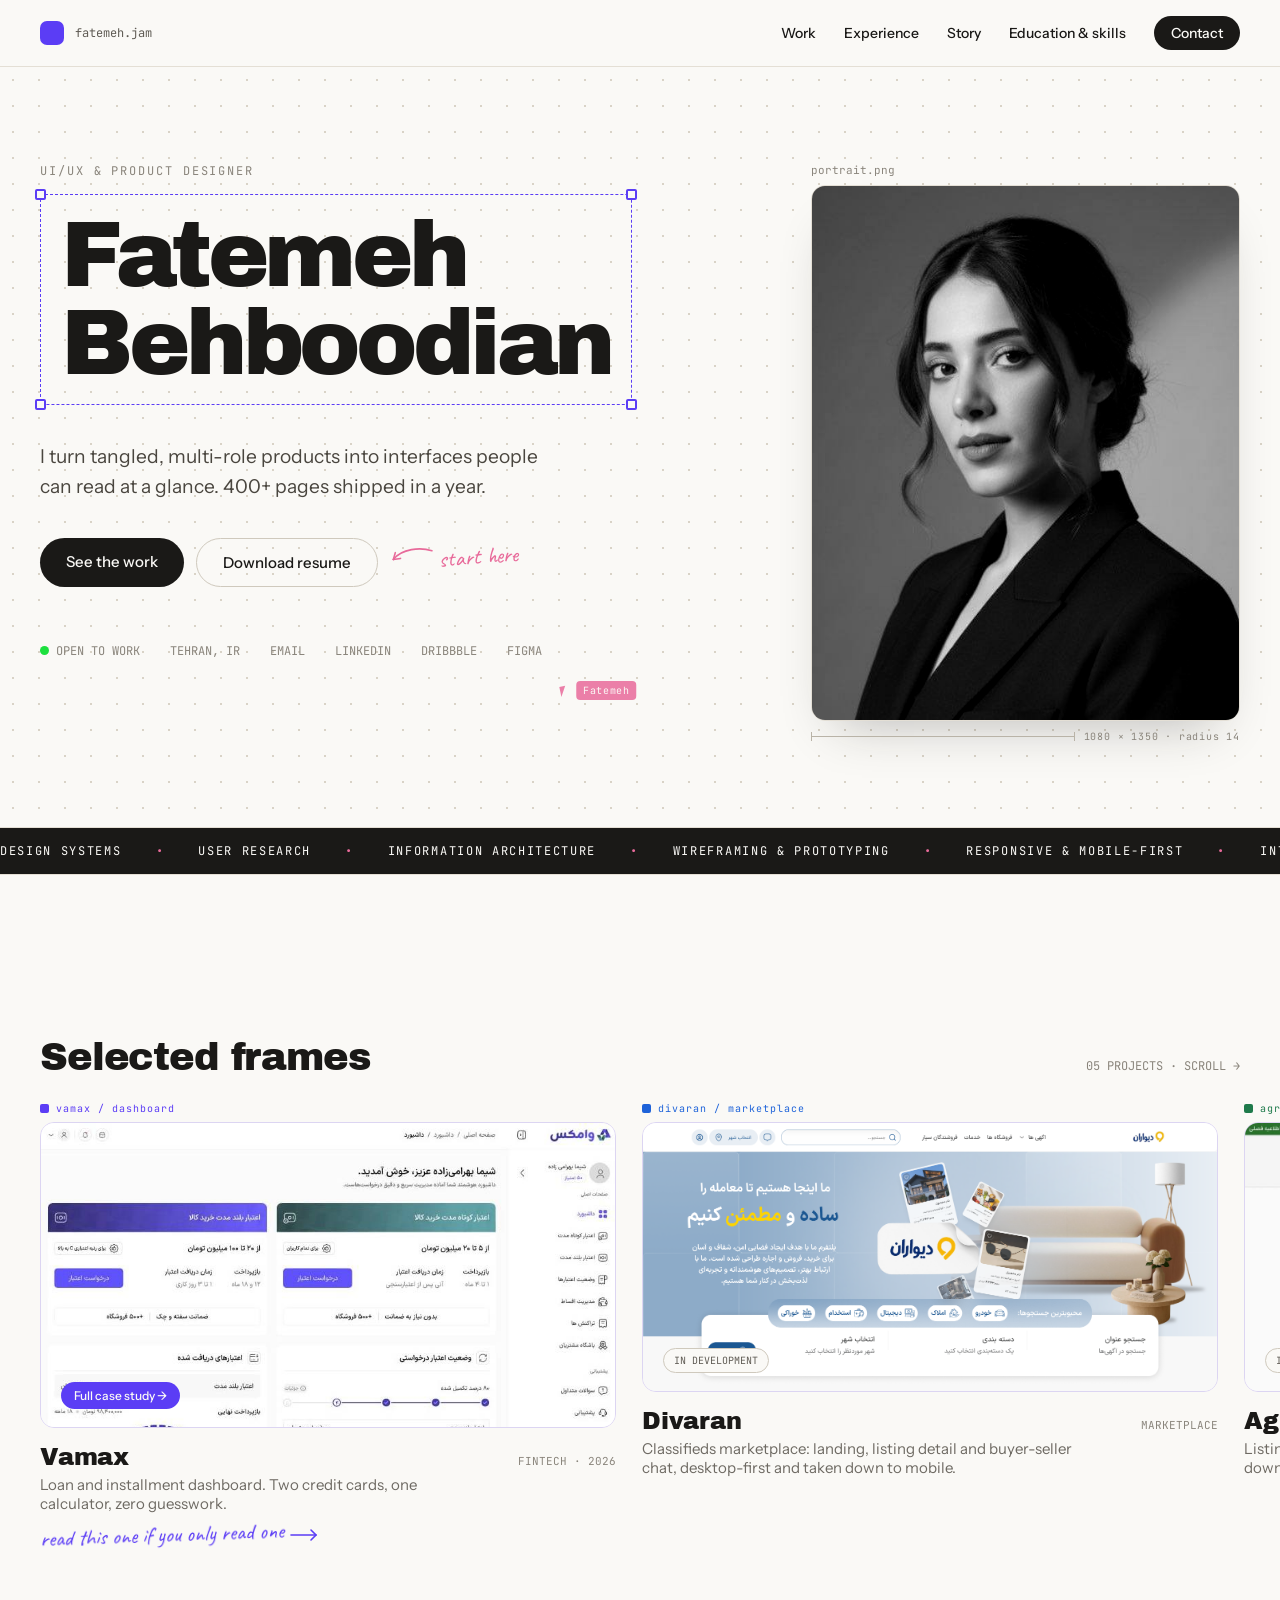
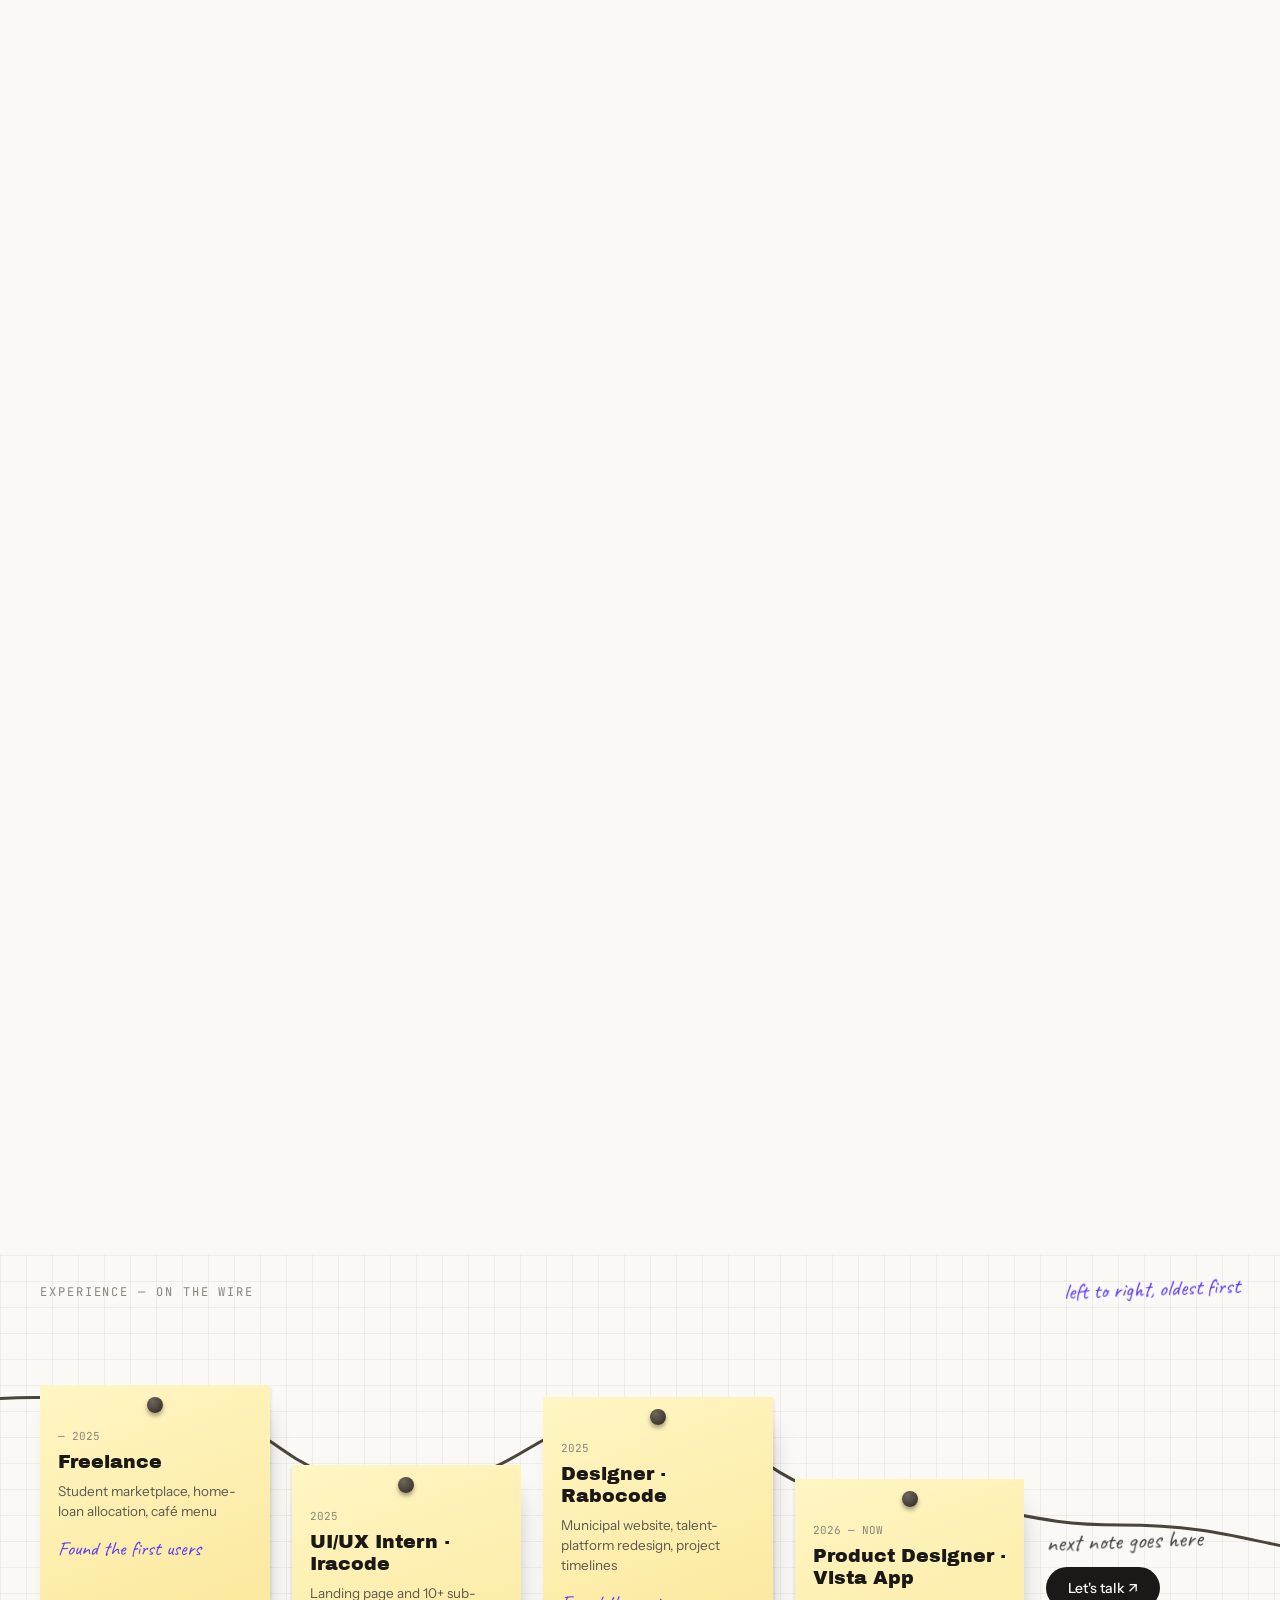
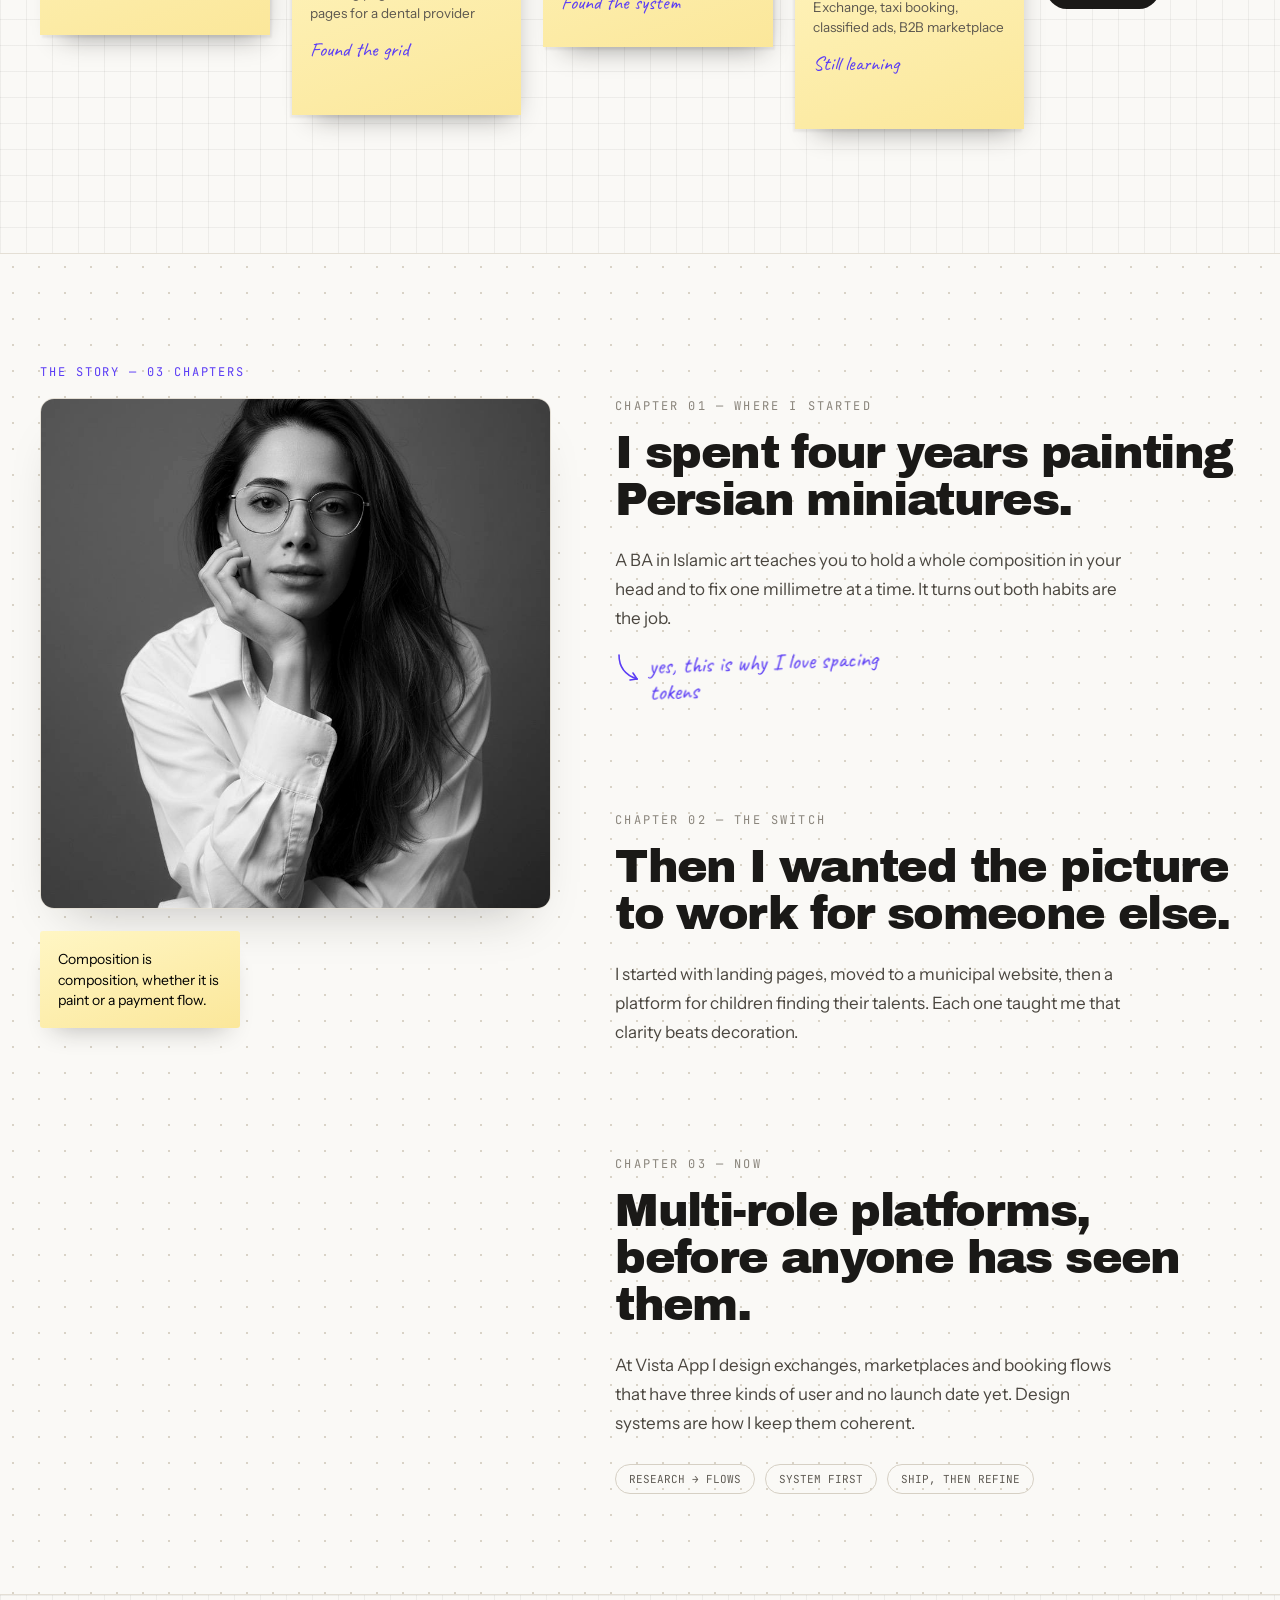
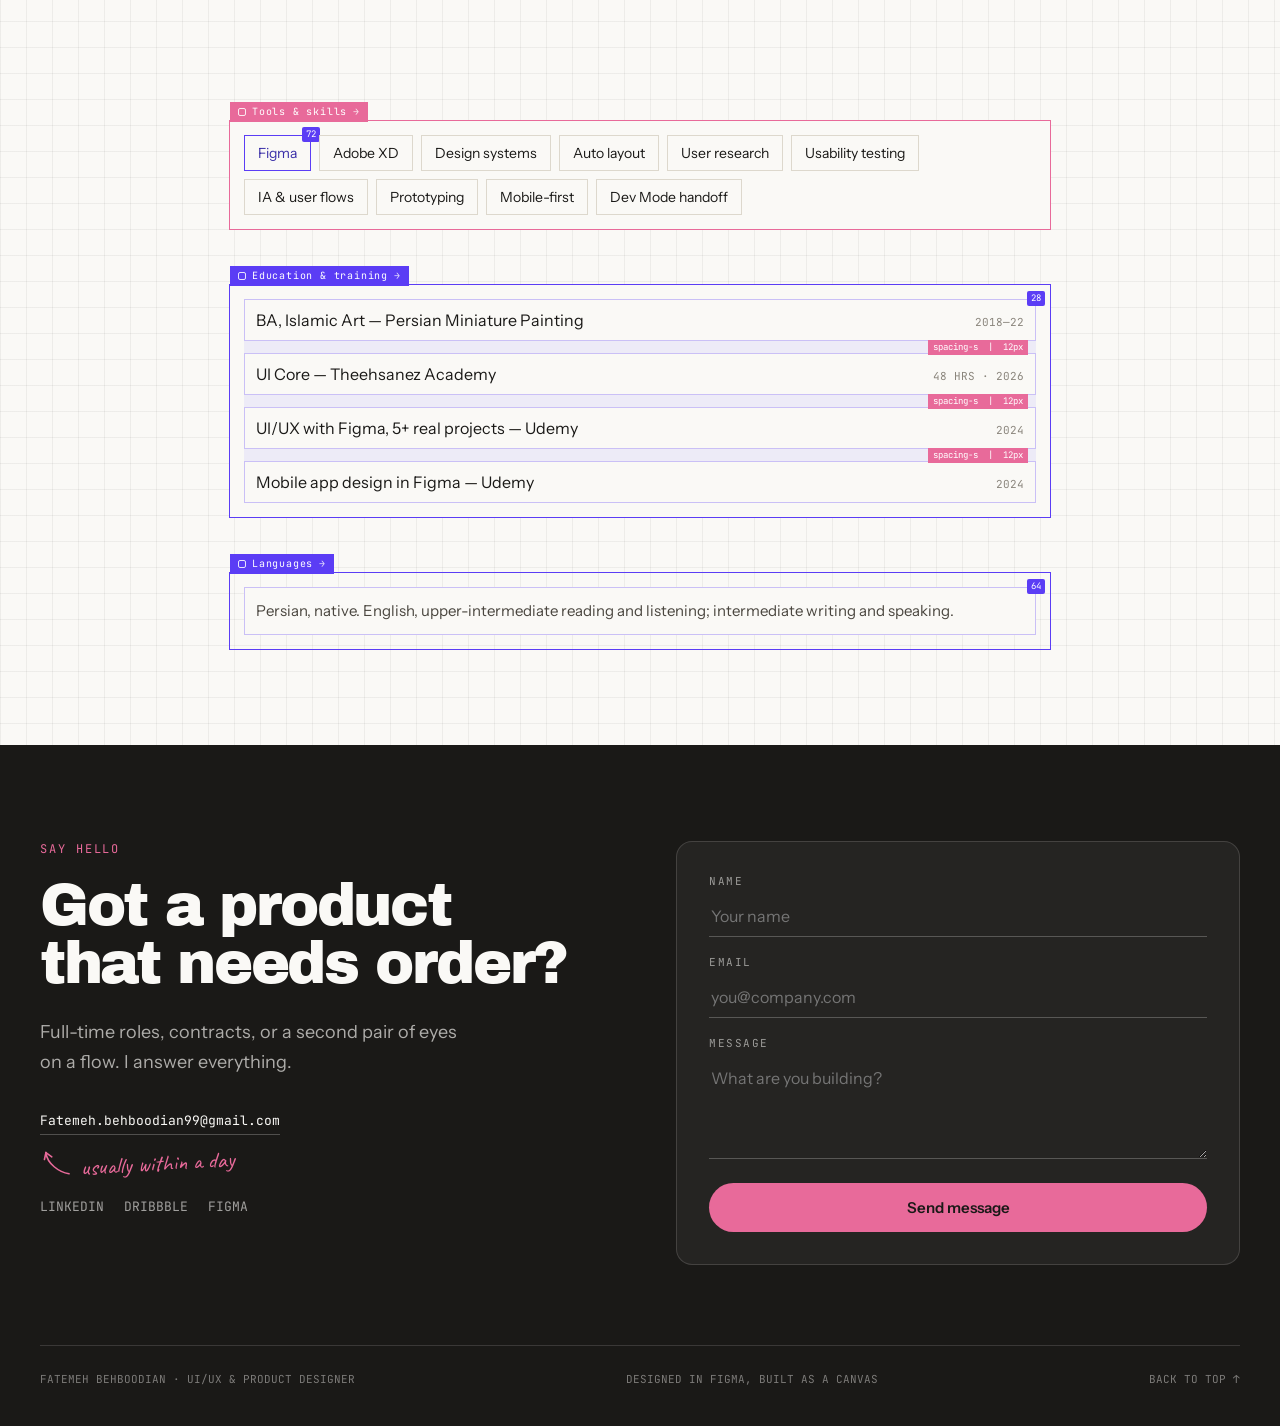
==== commit 218da1b1: "Add favicon" ====
--- a/index.html
+++ b/index.html
@@ -15,6 +15,9 @@
       rel="stylesheet"
     />
     <link rel="stylesheet" href="css/site.css" />
+    <link rel="icon" href="favicon.svg" type="image/svg+xml" />
+    <link rel="icon" href="favicon.ico" sizes="any" />
+    <link rel="apple-touch-icon" href="apple-touch-icon.png" />
     <style>
       @media (max-width: 1200px) {
         [data-wire-row] {
